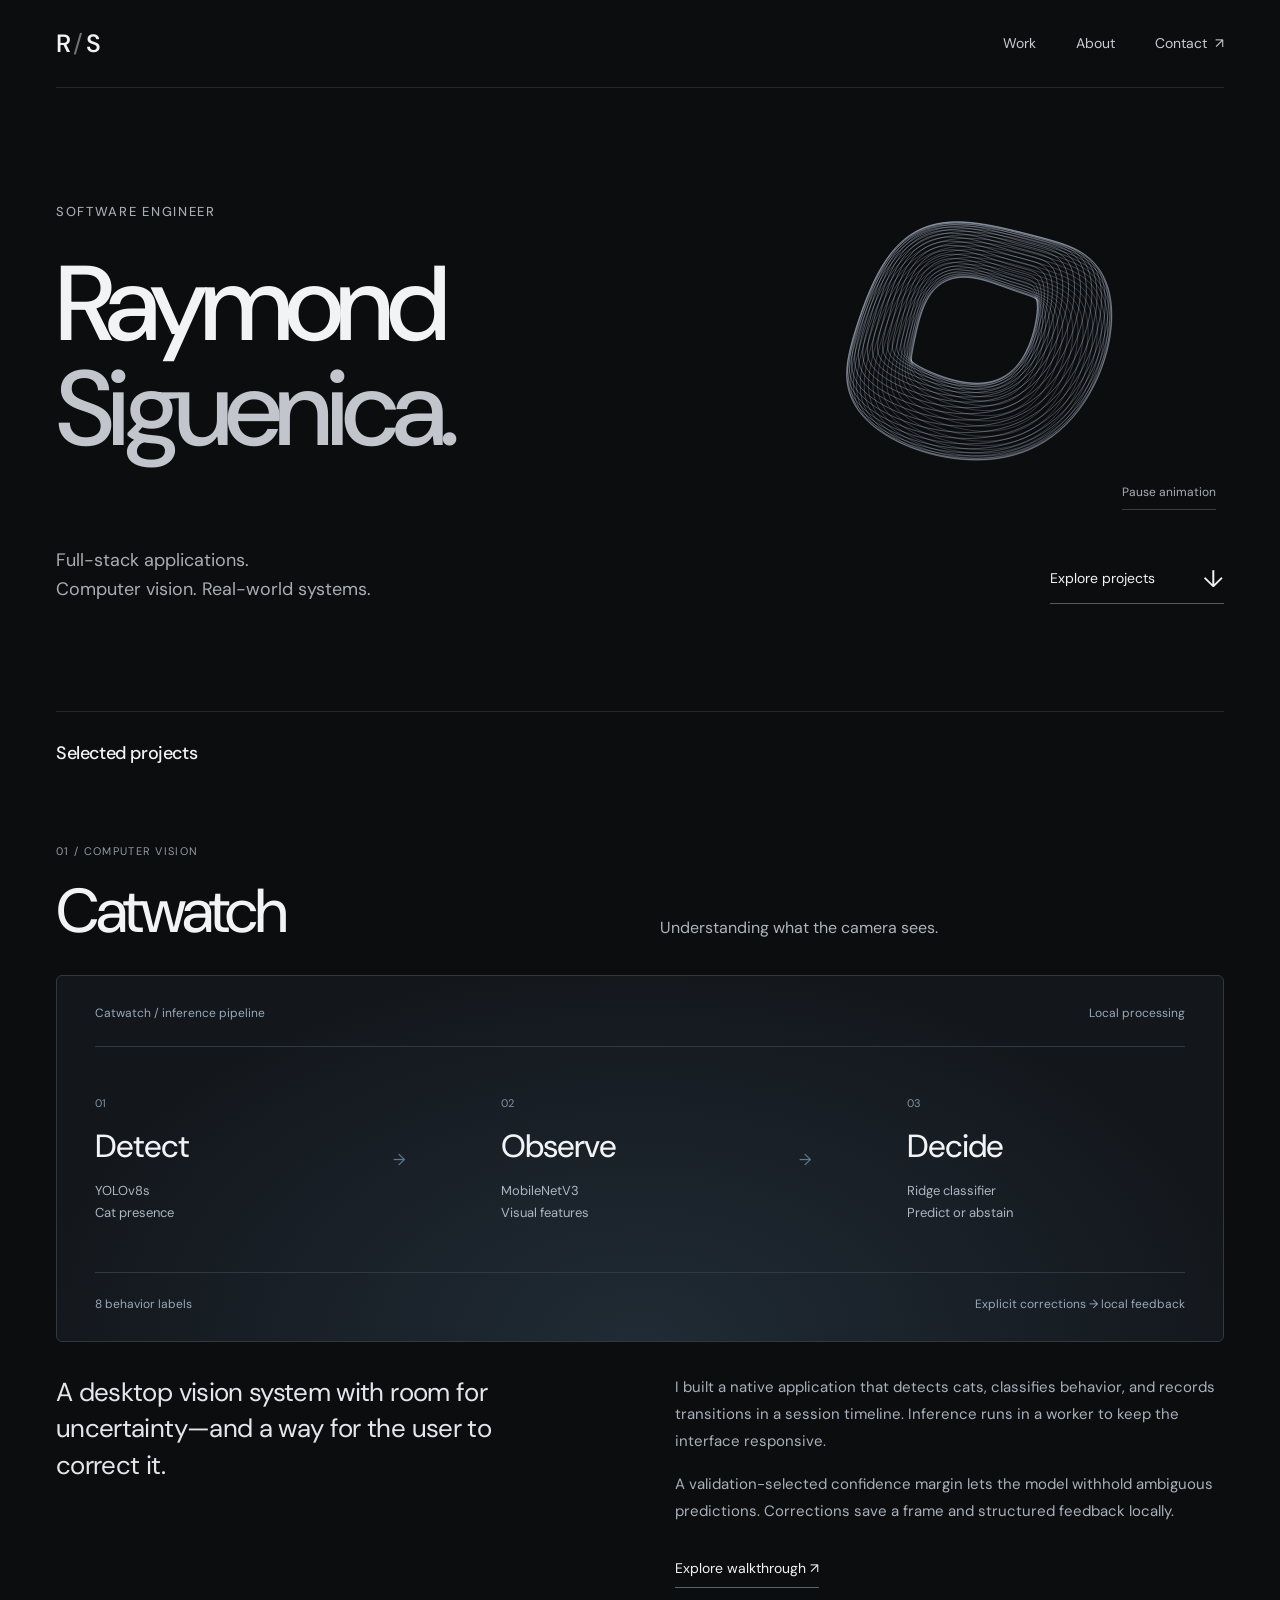
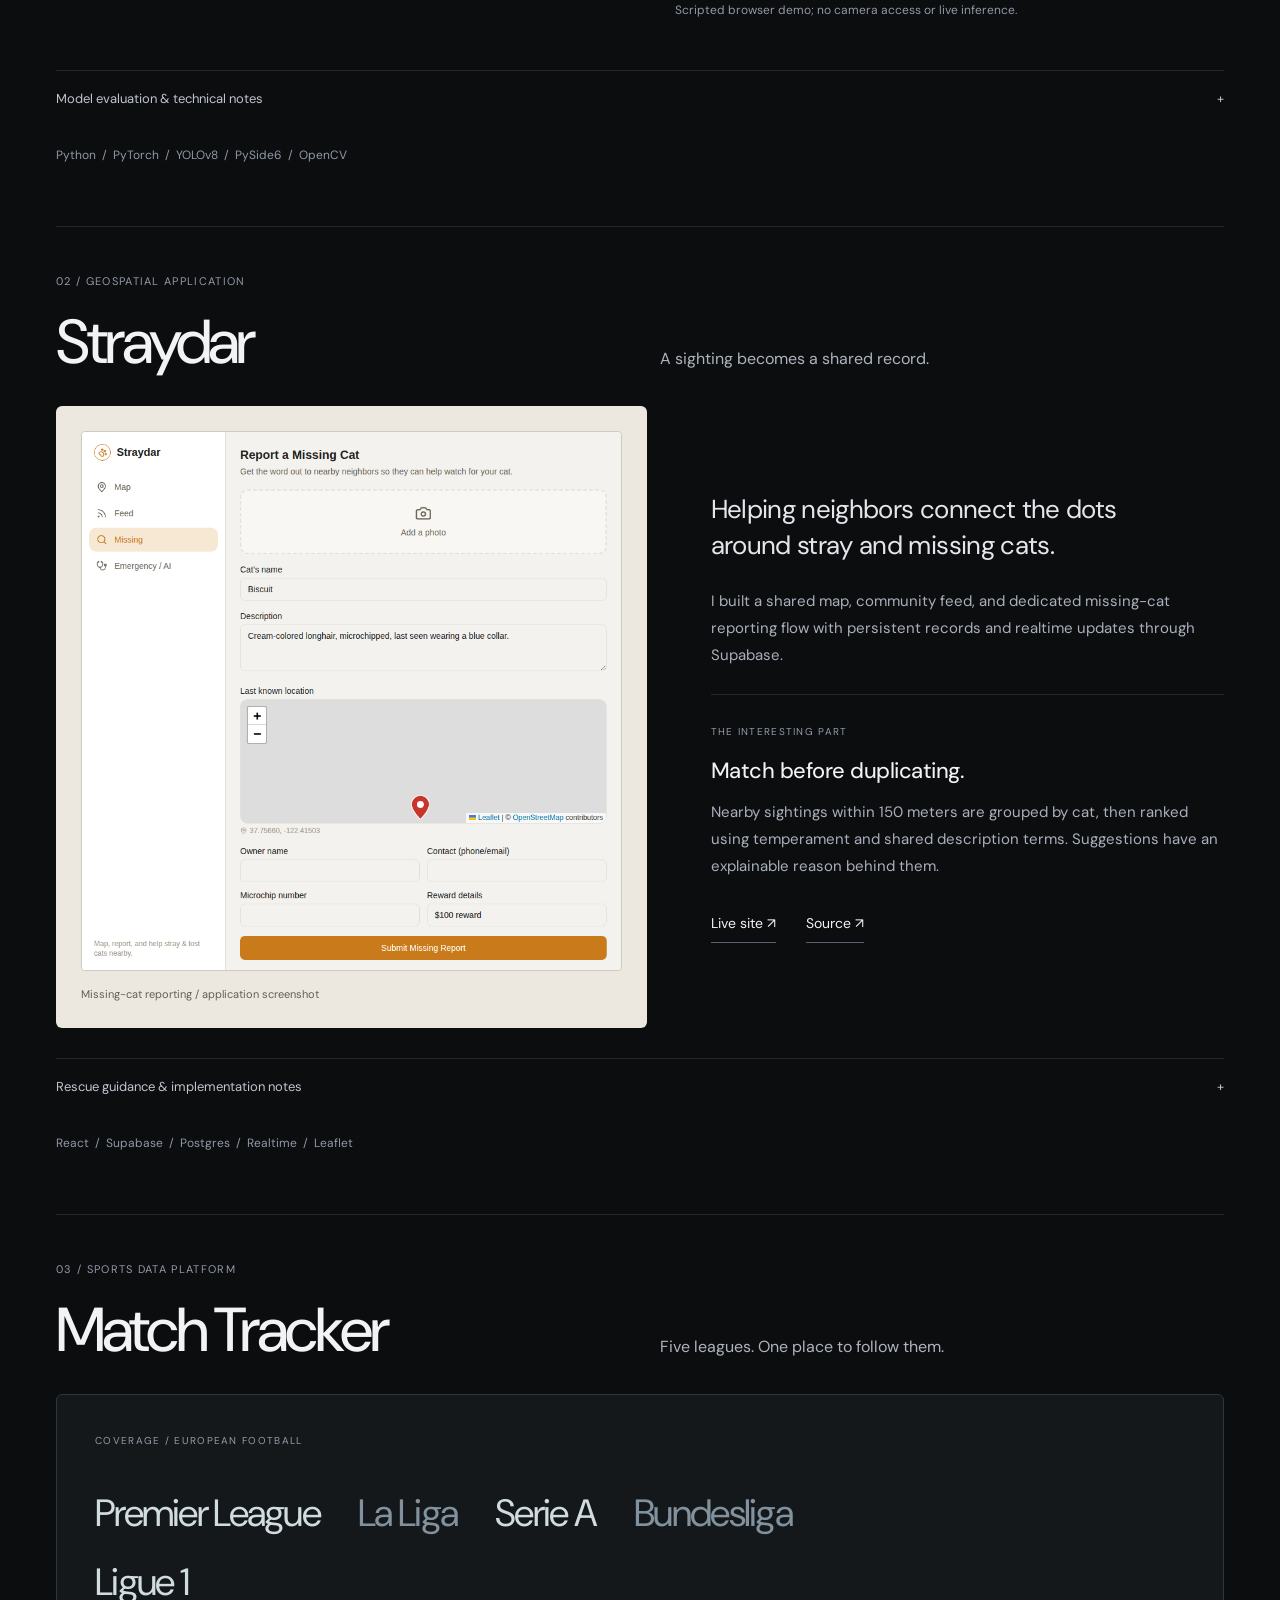
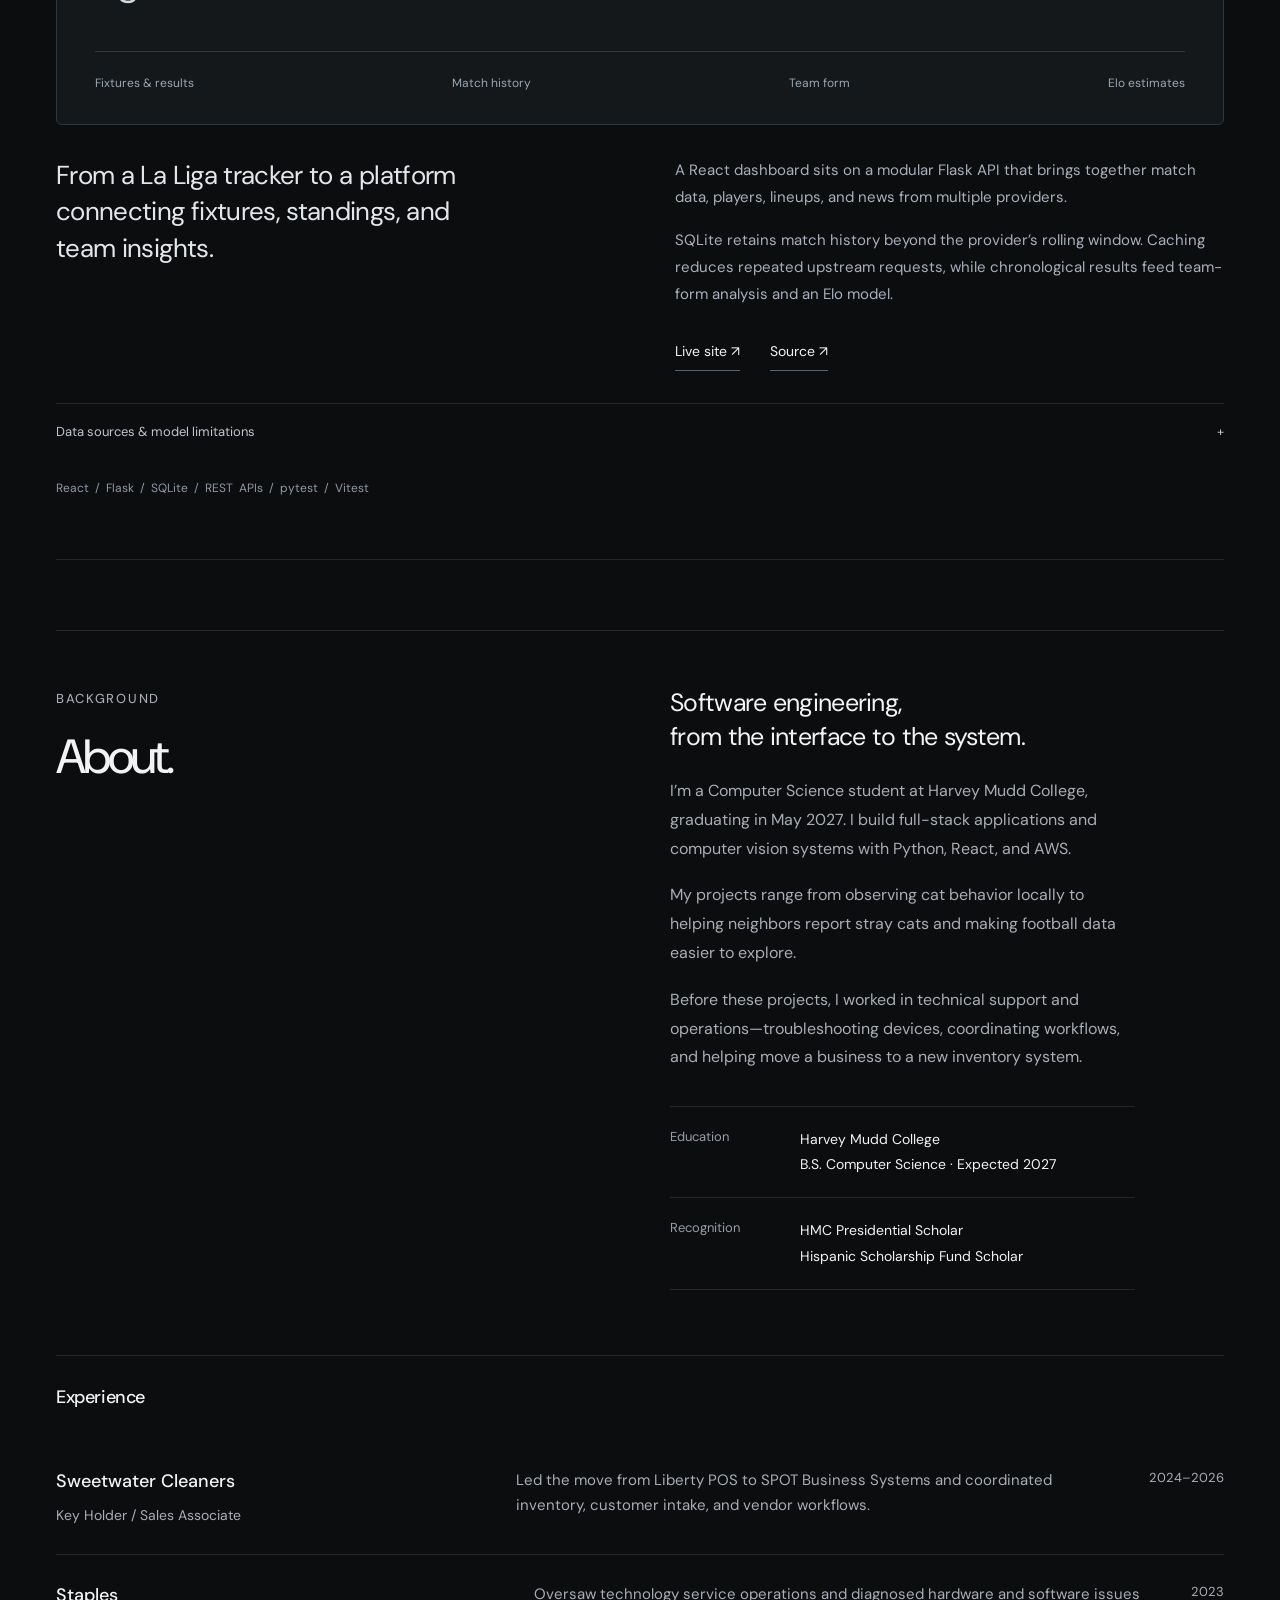
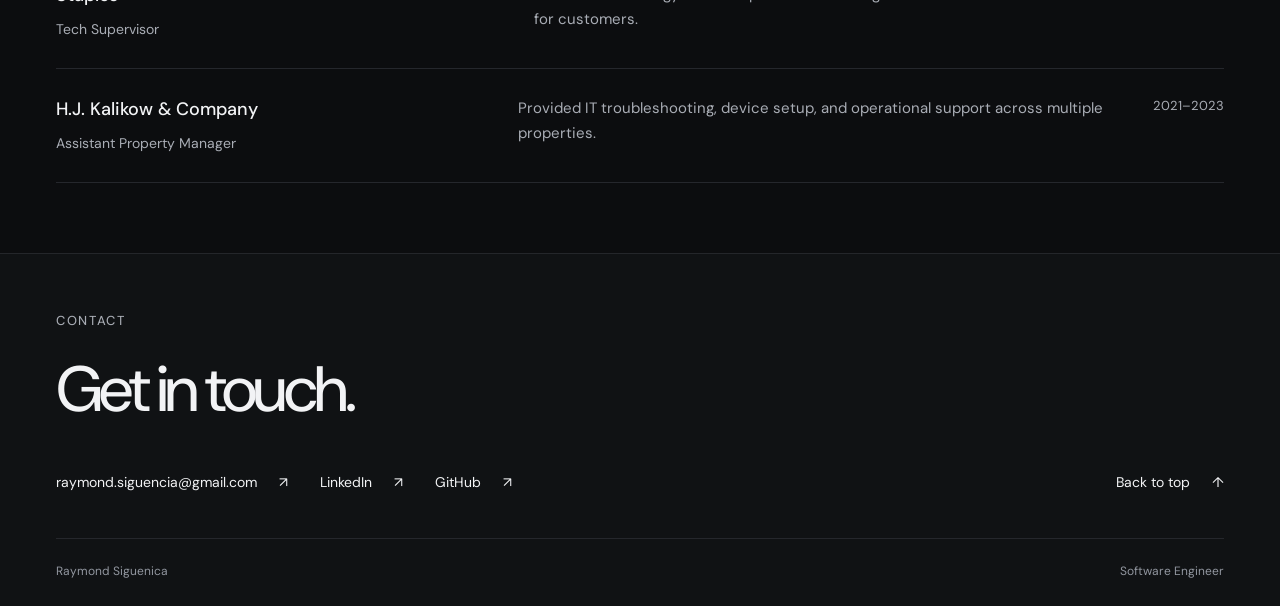
==== index.html @ 360c8b4b "Build software engineering portfolio" ====
<!doctype html>
<html lang="en">
<head>
  <meta charset="utf-8">
  <meta name="viewport" content="width=device-width, initial-scale=1">
  <meta name="description" content="Raymond Siguenica — Software engineer. Explore Catwatch, Straydar, and Match Tracker.">
  <meta name="theme-color" content="#101113">
  <title>Raymond Siguenica — Software Engineer</title>
  <link rel="stylesheet" href="style.css?v=20260923">
  <script src="script.js?v=20260923" defer></script>
</head>
<body>
  <a class="skip" href="#work">Skip to work</a>
  <header class="site-header wrap">
    <a class="wordmark" href="#top" aria-label="Raymond Siguenica, home">R<span class="wordmark-slash">/</span>S</a>
    <nav aria-label="Main navigation"><a href="#work">Work</a><a href="#about">About</a><a href="#contact">Contact <span aria-hidden="true">↗</span></a></nav>
  </header>
  <main id="top">
    <section class="intro wrap" aria-labelledby="intro-title">
      <div class="hero-composition"><div class="intro-heading"><span class="eyebrow">Software engineer</span><h1 id="intro-title">Raymond<br><span>Siguenica.</span></h1></div><div class="motion-visual"><canvas id="flow-canvas" aria-hidden="true"></canvas><button id="motion-toggle" type="button" aria-pressed="false">Pause animation</button></div></div>
      <div class="intro-bottom"><p>Full-stack applications.<br>Computer vision. Real-world systems.</p><a href="#work" class="explore">Explore projects <span aria-hidden="true">↓</span></a></div>
    </section>
    <section id="work" class="work wrap" aria-labelledby="work-title">
      <div class="section-heading"><h2 id="work-title">Selected projects</h2><span>Catwatch / Straydar / Match Tracker</span></div>
      <article class="study" id="catwatch">
        <div class="study-heading"><span class="project-number">01 / COMPUTER VISION</span><h3>Catwatch</h3><p>Understanding what the camera sees.</p></div>
        <div class="vision-stage" aria-label="Catwatch inference architecture"><div class="pipeline-top"><span>Catwatch / inference pipeline</span><span>Local processing</span></div><div class="pipeline"><div><span>01</span><strong>Detect</strong><small>YOLOv8s<br>Cat presence</small></div><i aria-hidden="true">→</i><div><span>02</span><strong>Observe</strong><small>MobileNetV3<br>Visual features</small></div><i aria-hidden="true">→</i><div><span>03</span><strong>Decide</strong><small>Ridge classifier<br>Predict or abstain</small></div></div><div class="pipeline-bottom"><span>8 behavior labels</span><span>Explicit corrections → local feedback</span></div></div>
        <div class="study-body"><p class="study-lead">A desktop vision system with room for uncertainty—and a way for the user to correct it.</p><div><p>I built a native application that detects cats, classifies behavior, and records transitions in a session timeline. Inference runs in a worker to keep the interface responsive.</p><p>A validation-selected confidence margin lets the model withhold ambiguous predictions. Corrections save a frame and structured feedback locally.</p><div class="study-links"><a href="demos/catwatch/index.html">Explore walkthrough ↗</a></div><p class="fine">Scripted browser demo; no camera access or live inference.</p></div></div>
        <details class="engineering"><summary>Model evaluation & technical notes <span aria-hidden="true">+</span></summary><div><p>A frozen MobileNetV3 encoder feeds a class-balanced ridge classifier over pooled visual features. On 543 held-out MEOW-10K clips, it achieved 37.9% accuracy against a 19.0% majority baseline. These dataset results do not establish live-camera accuracy.</p><p>Feedback is saved explicitly and does not automatically retrain the model. A separate earlier CLI pipeline handles rule-based events and optional AWS storage and notifications.</p></div></details>
        <p class="technology">Python / PyTorch / YOLOv8 / PySide6 / OpenCV</p>
      </article>
      <article class="study stray-study" id="straydar">
        <div class="study-heading"><span class="project-number">02 / GEOSPATIAL APPLICATION</span><h3>Straydar</h3><p>A sighting becomes a shared record.</p></div>
        <div class="stray-layout"><figure class="product-shot"><img src="assets/straydar-report.png" alt="Straydar missing-cat reporting interface with location map and report fields" width="900" height="900" loading="lazy"><figcaption>Missing-cat reporting / application screenshot</figcaption></figure><div class="stray-copy"><p class="study-lead">Helping neighbors connect the dots around stray and missing cats.</p><p>I built a shared map, community feed, and dedicated missing-cat reporting flow with persistent records and realtime updates through Supabase.</p><div class="decision"><span>THE INTERESTING PART</span><h4>Match before duplicating.</h4><p>Nearby sightings within 150 meters are grouped by cat, then ranked using temperament and shared description terms. Suggestions have an explainable reason behind them.</p></div><div class="study-links"><a href="https://straydar.vercel.app" target="_blank" rel="noopener noreferrer">Live site ↗</a><a href="https://github.com/rayS2543/straydar" target="_blank" rel="noopener noreferrer">Source ↗</a></div></div></div>
        <details class="engineering"><summary>Rescue guidance & implementation notes <span aria-hidden="true">+</span></summary><div><p>The rescue assistant provides predefined guidance with optional Claude responses. Emergency vet information comes from OpenStreetMap with a fallback list. Matching is deterministic, not machine learning.</p><p>This is a development-stage application; authentication and access policies still need production hardening.</p><img class="assistant-preview" src="assets/straydar-assistant.png" alt="Straydar rescue assistant offering guidance for a skittish cat" width="384" height="688" loading="lazy"></div></details>
        <p class="technology">React / Supabase / Postgres / Realtime / Leaflet</p>
      </article>
      <article class="study" id="match-tracker">
        <div class="study-heading"><span class="project-number">03 / SPORTS DATA PLATFORM</span><h3>Match Tracker</h3><p>Five leagues. One place to follow them.</p></div>
        <div class="league-stage"><span class="stage-label">COVERAGE / EUROPEAN FOOTBALL</span><div class="league-list"><span>Premier League</span><span>La Liga</span><span>Serie A</span><span>Bundesliga</span><span>Ligue 1</span></div><div class="data-route"><span>Fixtures & results</span><span>Match history</span><span>Team form</span><span>Elo estimates</span></div></div>
        <div class="study-body"><p class="study-lead">From a La Liga tracker to a platform connecting fixtures, standings, and team insights.</p><div><p>A React dashboard sits on a modular Flask API that brings together match data, players, lineups, and news from multiple providers.</p><p>SQLite retains match history beyond the provider’s rolling window. Caching reduces repeated upstream requests, while chronological results feed team-form analysis and an Elo model.</p><div class="study-links"><a href="https://sports-analyzer-chi.vercel.app" target="_blank" rel="noopener noreferrer">Live site ↗</a><a href="https://github.com/rayS2543/sports-analyzer" target="_blank" rel="noopener noreferrer">Source ↗</a></div></div></div>
        <details class="engineering"><summary>Data sources & model limitations <span aria-hidden="true">+</span></summary><div><p>Provider clients combine football-data.org, API-Football, FotMob lineups, and Google News RSS. Backend pytest and frontend Vitest suites run in GitHub Actions.</p><p>The Elo model processes the previous 90 days of completed matches, with a fixed home-advantage adjustment. Its estimates are two-way and do not include a separate draw probability; predictive accuracy has not been validated.</p></div></details>
        <p class="technology">React / Flask / SQLite / REST APIs / pytest / Vitest</p>
      </article>
    </section>
    <section id="about" class="about wrap" aria-labelledby="about-title">
      <div class="section-label"><span class="eyebrow">Background</span><h2 id="about-title">About.</h2></div>
      <div class="about-copy"><p class="about-intro">Software engineering,<br>from the interface to the system.</p><p>I’m a Computer Science student at Harvey Mudd College, graduating in May 2027. I build full-stack applications and computer vision systems with Python, React, and AWS.</p><p>My projects range from observing cat behavior locally to helping neighbors report stray cats and making football data easier to explore.</p><p>Before these projects, I worked in technical support and operations—troubleshooting devices, coordinating workflows, and helping move a business to a new inventory system.</p><dl class="background-facts"><div><dt>Education</dt><dd>Harvey Mudd College<br>B.S. Computer Science · Expected 2027</dd></div><div><dt>Recognition</dt><dd>HMC Presidential Scholar<br>Hispanic Scholarship Fund Scholar</dd></div></dl></div>
    </section>
    <section class="experience wrap" aria-labelledby="experience-title"><div class="section-heading"><h2 id="experience-title">Experience</h2><span>Beyond the projects</span></div><div class="experience-row"><div><h3>Sweetwater Cleaners</h3><span>Key Holder / Sales Associate</span></div><p>Led the move from Liberty POS to SPOT Business Systems and coordinated inventory, customer intake, and vendor workflows.</p><span class="experience-date">2024–2026</span></div><div class="experience-row"><div><h3>Staples</h3><span>Tech Supervisor</span></div><p>Oversaw technology service operations and diagnosed hardware and software issues for customers.</p><span class="experience-date">2023</span></div><div class="experience-row"><div><h3>H.J. Kalikow & Company</h3><span>Assistant Property Manager</span></div><p>Provided IT troubleshooting, device setup, and operational support across multiple properties.</p><span class="experience-date">2021–2023</span></div></section>
    <footer id="contact" class="contact"><div class="wrap"><div class="contact-heading"><span class="eyebrow">Contact</span><h2>Get in touch.</h2></div><div class="footer-line"><div class="contact-links"><a href="mailto:raymond.siguencia@gmail.com">raymond.siguencia@gmail.com <span aria-hidden="true">↗</span></a><a href="https://www.linkedin.com/in/raymond-siguencia-442982255/" target="_blank" rel="noopener noreferrer">LinkedIn <span aria-hidden="true">↗</span></a><a href="https://github.com/rayS2543" target="_blank" rel="noopener noreferrer">GitHub <span aria-hidden="true">↗</span></a></div><a href="#top">Back to top <span aria-hidden="true">↑</span></a></div><div class="footer-credit"><span>Raymond Siguenica</span><span>Software Engineer</span></div></div></footer>
  </main>
</body>
</html>
---- style.css ----
@import url('https://fonts.googleapis.com/css2?family=DM+Sans:wght@400;450;500;550;600;650;700&display=swap');
:root{color-scheme:dark;--bg:#101113;--surface:#191b1e;--text:#f2f3f5;--secondary:#a9adb5;--rule:#2c2e33;--font:'DM Sans',Arial,sans-serif}
*{box-sizing:border-box}
html{scroll-behavior:smooth;scroll-padding-top:35px}
body{margin:0;background:var(--bg);color:var(--text);font-family:var(--font);font-size:16px;line-height:1.5;-webkit-font-smoothing:antialiased}
a{color:inherit;text-decoration:none}button{font:inherit;color:inherit}button,a{-webkit-tap-highlight-color:transparent}button:focus-visible,a:focus-visible{outline:2px solid #e0e8ff;outline-offset:7px}::selection{background:#dce2ed;color:#101113}
.wrap{width:min(1240px,calc(100% - 112px));margin-inline:auto}
.site-header{height:104px;display:flex;justify-content:space-between;align-items:center;border-bottom:1px solid var(--rule)}
.wordmark{font-size:25px;font-weight:550;letter-spacing:-1.7px}.wordmark-slash{color:#70747c;font-weight:400;margin-inline:4px}
nav{display:flex;gap:40px;font-size:14px;color:#c8cbd1}nav a{padding-block:8px}nav a:hover{color:#fff}nav a span{margin-left:4px}
.intro{padding-top:78px;padding-bottom:62px}.eyebrow{font-size:13px;letter-spacing:.13em;text-transform:uppercase;color:var(--secondary);font-weight:450}.intro h1{font-size:clamp(76px,10.5vw,152px);font-weight:500;letter-spacing:-.065em;line-height:.98;margin:29px 0 0}.intro h1>span{color:#a9adb5}
.intro-bottom{display:flex;justify-content:space-between;align-items:flex-end;margin-top:48px}.intro-bottom p{font-size:18px;line-height:1.6;color:var(--secondary);margin:0}.explore{display:flex;gap:48px;align-items:center;border-bottom:1px solid #555961;padding-block:12px;font-size:14px}.explore span{font-size:24px;line-height:1;transition:transform .2s}.explore:hover span{transform:translateY(4px)}
.work{padding-top:45px;padding-bottom:100px}.section-heading{border-top:1px solid var(--rule);padding-top:28px;margin-bottom:30px;display:flex;justify-content:space-between;align-items:center;gap:24px}.section-heading h2{font-size:18px;font-weight:500;margin:0;letter-spacing:-.4px}.section-heading>span{font-size:13px;color:var(--secondary)}
.project-grid{display:grid;grid-template-columns:1fr 1fr;gap:40px 30px}.project-catwatch{grid-column:1/-1}.project-open{width:100%;display:block;text-align:left;border:0;background:none;padding:0;cursor:pointer}.project-art{height:322px;position:relative;overflow:hidden;border:1px solid #30343c;background:#1b1e24;display:flex;align-items:center;justify-content:center;transition:border-color .25s,background-color .25s}.catwatch-art{height:390px;background:#202631;border-color:#343d4b}.straydar-art{background:#1e2425;border-color:#303a3b}.match-art{background:#1d1e23;border-color:#34353b}.project-open:hover .project-art{border-color:#777f8d}.project-cover-label{position:absolute;left:28px;top:23px;font-size:13px;color:#afb7c5}.cover-title{letter-spacing:-.06em;font-weight:500;line-height:1;transition:transform .3s}.catwatch-title{font-size:clamp(76px,10vw,136px);color:#e3e8f0}.title-period{color:#8e9db8}.straydar-title{font-size:clamp(62px,6.6vw,94px);font-weight:450;color:#cdd9d8;letter-spacing:-.055em}.match-title{font-size:clamp(42px,4.2vw,62px);letter-spacing:-.045em;font-weight:550;line-height:.99;color:#d6d7df}.cover-detail{position:absolute;left:28px;bottom:25px;font-size:12px;color:#a2aab7}.open-icon{position:absolute;bottom:22px;right:26px;font-size:23px;color:#c5cbd7;line-height:1;transition:transform .2s}.project-open:hover .open-icon{transform:translate(3px,-3px)}.project-open:hover .cover-title{transform:translateY(-3px)}.project-caption{display:flex;justify-content:space-between;align-items:center;gap:20px;margin-top:18px}.project-caption h3{font-size:20px;font-weight:450;letter-spacing:-.45px;margin:0}.project-caption>span{font-size:13px;color:var(--secondary)}.project-caption>span>span{margin-left:9px}.work-note{color:#8e939d;font-size:13px;margin:34px 0 0}
.about{display:grid;grid-template-columns:1fr 1fr;gap:60px;border-top:1px solid var(--rule);padding-block:70px 96px}.section-label h2{font-size:64px;font-weight:450;letter-spacing:-3px;line-height:1.05;margin:22px 0 0}.about-copy{padding-top:37px;max-width:465px}.about-copy .about-intro{font-size:29px;line-height:1.35;letter-spacing:-.7px;color:var(--text);margin:0 0 23px}.about-copy p{line-height:1.8;color:var(--secondary);margin:18px 0}.about-copy .content-pending{font-size:13px;color:#8e939d;border-top:1px solid var(--rule);padding-top:23px;margin-top:30px}
.contact{background:#161719;border-top:1px solid #24262a;padding-block:54px 26px}.contact-heading h2{font-size:clamp(48px,6.3vw,88px);line-height:1.1;letter-spacing:-.055em;font-weight:450;margin:23px 0 47px}.footer-line{display:flex;justify-content:space-between;align-items:center;gap:24px;font-size:14px;padding-bottom:45px;color:var(--secondary)}.footer-line a{color:var(--text)}.footer-line a span{margin-left:18px}.footer-credit{border-top:1px solid var(--rule);padding-top:23px;display:flex;justify-content:space-between;gap:20px;font-size:12px;color:#9297a0}
.skip{position:absolute;top:-100px;left:15px;z-index:20;background:var(--text);color:var(--bg);padding:12px}.skip:focus{top:12px}
dialog{color:var(--text);background:#1a1c20;border:1px solid #41454d;width:min(680px,calc(100% - 32px));max-height:85dvh;padding:32px 40px;box-shadow:0 24px 100px #0008}dialog::backdrop{background:#08090bce;backdrop-filter:blur(8px)}.dialog-top{display:flex;justify-content:space-between;align-items:center;gap:20px}.dialog-top button{border:0;background:none;cursor:pointer;padding:8px 0 8px 15px;font-size:14px}.dialog-top button span{font-size:24px;margin-left:15px}dialog h2{font-size:54px;font-weight:500;letter-spacing:-2px;line-height:1.1;margin:35px 0 20px}dialog p{line-height:1.75;color:var(--secondary)}.dialog-note{font-size:14px;border-top:1px solid var(--rule);padding-top:20px;margin-top:26px;color:#d0d3d9}body.modal-open{overflow:hidden}
@media(min-width:1450px){.intro{padding-top:96px;padding-bottom:70px}}
@media(max-width:900px){.wrap{width:calc(100% - 64px)}.intro h1{font-size:clamp(70px,11.6vw,106px)}.intro{padding-top:62px}.catwatch-art{height:340px}.project-art:not(.catwatch-art){height:285px}.cover-detail{font-size:12px;max-width:175px;left:22px;bottom:22px}.project-cover-label{left:22px}.straydar-title{font-size:60px}.match-title{font-size:44px}.about{gap:35px}.about-copy .about-intro{font-size:25px}.section-label h2{font-size:57px}}
@media(max-width:600px){.wrap{width:calc(100% - 40px)}.site-header{height:84px}.wordmark{font-size:24px}nav{gap:25px;font-size:14px}.intro{padding-top:54px;padding-bottom:32px}.intro h1{font-size:clamp(58px,13vw,78px);letter-spacing:-.065em;margin-top:27px}.eyebrow{font-size:12px}.intro-bottom{margin-top:36px;gap:20px}.intro-bottom p{font-size:16px}.explore{font-size:14px;gap:18px}.explore span{font-size:20px}.work{padding-top:40px;padding-bottom:62px}.section-heading{padding-top:22px;margin-bottom:25px;align-items:flex-start}.section-heading h2{font-size:17px}.section-heading>span{display:none}.project-grid{grid-template-columns:1fr;gap:32px}.project-catwatch{grid-column:auto}.catwatch-art,.project-art:not(.catwatch-art){height:270px}.catwatch-title{font-size:70px}.straydar-title{font-size:72px}.match-title{font-size:50px}.project-cover-label{top:20px;font-size:12px}.cover-detail{max-width:none;font-size:12px}.open-icon{right:20px;font-size:22px}.project-caption{margin-top:14px}.project-caption h3{font-size:19px}.project-caption>span{font-size:13px}.work-note{font-size:13px;line-height:1.7;margin-top:28px}.about{grid-template-columns:1fr;gap:8px;padding-block:42px 60px}.section-label h2{font-size:48px;letter-spacing:-2px;margin-top:18px}.about-copy{padding-top:21px}.about-copy .about-intro{font-size:25px}.contact{padding-top:40px}.contact-heading h2{font-size:51px;margin:22px 0 32px}.footer-line{font-size:14px;align-items:flex-end;gap:18px;padding-bottom:34px}.footer-line>span{max-width:170px}.footer-line a{white-space:nowrap}.footer-line a span{margin-left:7px}.footer-credit{font-size:12px;gap:15px}dialog{padding:20px 24px}dialog h2{font-size:42px}}
@media(max-width:370px){.intro-bottom{align-items:flex-start;flex-direction:column;gap:20px}.catwatch-title{font-size:58px}.cover-detail{max-width:190px}.footer-credit{flex-direction:column;gap:5px}}
@media(prefers-reduced-motion:reduce){html{scroll-behavior:auto}*,*:before,*:after{transition:none!important;animation:none!important}}
/* A single, restrained kinetic element anchors the introduction. */
:root{--bg:#0c0d0f;--rule:#25272c}
.site-header{height:88px}.intro{padding-top:62px}.hero-composition{display:grid;grid-template-columns:1.25fr 1fr;align-items:center;gap:24px}.intro h1{font-size:clamp(70px,8.3vw,116px);letter-spacing:-.065em}.intro h1>span{color:#c2c5cc}.motion-visual{height:360px;position:relative;min-width:0}.motion-visual canvas{display:block;width:100%;height:100%}#motion-toggle{position:absolute;right:8px;bottom:0;border:0;border-bottom:1px solid #393d45;background:none;color:#a9adb5;padding:8px 0;font-size:12px;cursor:pointer}#motion-toggle:hover{color:#fff}.intro-bottom{margin-top:36px}.project-art{background:#15171b;border-color:#292d33;border-radius:4px}.catwatch-art{background:#171b22;height:340px}.straydar-art{background:#151a1c}.match-art{background:#191a1f}.cover-title{font-weight:450;letter-spacing:-.055em}.match-title{font-size:clamp(50px,5.5vw,78px);font-weight:450;line-height:.98}.catwatch-title{font-size:clamp(74px,8.5vw,112px)}.project-open:hover .project-art{border-color:#697381;background-color:#1c2028}.project-cover-label{color:#b3b9c4}.project-caption>span{font-size:14px}.section-heading>span{display:none}.project-caption{margin-top:15px}
@media(max-width:900px){.hero-composition{grid-template-columns:1.3fr 1fr;gap:0}.intro h1{font-size:clamp(56px,8.6vw,78px)}.motion-visual{height:285px}.intro{padding-top:48px}}
@media(max-width:600px){.hero-composition{grid-template-columns:1fr}.intro h1{font-size:clamp(58px,14vw,82px)}.motion-visual{height:255px;margin-top:16px}.intro{padding-top:40px}.intro-bottom{margin-top:20px}.catwatch-art{height:270px}.catwatch-title{font-size:70px}.match-title{font-size:64px}#motion-toggle{font-size:12px;bottom:0}.work{padding-top:30px}.project-art{border-radius:3px}}
@media(max-width:370px){.catwatch-title{font-size:58px}}
.project-summary{font-size:16px;line-height:1.65;color:#b4b9c2;max-width:580px;margin:12px 0 8px}.project-stack{font-size:12px;letter-spacing:.015em;color:#8d95a3;margin:0}.background-facts{margin:34px 0 0;border-top:1px solid var(--rule)}.background-facts>div{padding:20px 0;display:grid;grid-template-columns:110px 1fr;gap:20px;border-bottom:1px solid var(--rule)}.background-facts dt{font-size:13px;color:#979eaa}.background-facts dd{font-size:14px;margin:0;line-height:1.8}.experience{padding-bottom:95px}.experience-row{display:grid;grid-template-columns:1fr 1.4fr auto;gap:35px;padding:27px 0;border-bottom:1px solid var(--rule)}.experience-row h3{font-weight:500;font-size:18px;margin:0 0 8px}.experience-row>div>span{font-size:14px;color:var(--secondary)}.experience-row p{font-size:15px;color:var(--secondary);margin:0;line-height:1.7}.experience-date{font-size:13px;color:var(--secondary);white-space:nowrap}.contact-links{display:flex;gap:32px;flex-wrap:wrap}.contact-links a:hover{color:white;text-decoration:underline;text-underline-offset:5px}dialog{width:min(850px,calc(100% - 32px));padding:28px 48px 44px;overscroll-behavior:contain}.dialog-top{position:sticky;top:-28px;background:#1a1c20;padding:12px 0;z-index:1;border-bottom:1px solid var(--rule)}.case-discipline{font-size:12px;text-transform:uppercase;letter-spacing:.09em;margin-top:30px}dialog h2{margin-top:18px}.case-summary{font-size:23px;line-height:1.5!important;color:#e2e5eb!important;letter-spacing:-.4px}.case-stack{font-size:13px;padding:20px 0 26px;border-bottom:1px solid var(--rule)}.case-body h3{font-size:20px;font-weight:500;margin:32px 0 12px}.case-body p{font-size:16px}.case-metrics{display:grid;grid-template-columns:1fr 1fr 1.5fr;gap:20px;margin:26px 0}.case-metrics strong{display:block;font-size:32px;font-weight:450;letter-spacing:-1px}.case-metrics span{display:block;font-size:12px;color:var(--secondary);margin-top:5px}.case-body .case-limit{font-size:14px;border-left:2px solid #68758a;padding-left:17px;margin-top:26px}.case-action{display:inline-flex;gap:24px;background:#dce3ee;color:#151923;padding:13px 18px;font-size:14px;margin-top:15px}.case-caption,.case-figure figcaption{font-size:12px!important;color:var(--secondary)}.case-figure{margin:28px 0}.case-figure img{width:100%;height:auto;display:block;border-radius:4px}.case-figure figcaption{margin-top:12px}.case-details{border-block:1px solid var(--rule);padding:16px 0}.case-details summary{cursor:pointer;font-size:14px}.assistant-image{display:block;width:min(100%,384px);height:auto;margin:20px auto}.case-flow{padding:0;list-style:none;counter-reset:flow}.case-flow li{display:grid;grid-template-columns:90px 1fr;gap:20px;padding:18px 0;border-bottom:1px solid var(--rule)}.case-flow strong{font-size:14px;font-weight:500}.case-flow span{font-size:15px;color:var(--secondary);line-height:1.7}
@media(max-width:600px){.experience{padding-bottom:60px}.experience-row{grid-template-columns:1fr auto;gap:14px}.experience-row p{grid-column:1/-1;grid-row:2}.experience-date{grid-column:2;grid-row:1}.contact-links{flex-direction:column;gap:14px;font-size:13px}.footer-line{align-items:flex-start}.footer-line>a{font-size:13px}.project-summary{font-size:15px}.background-facts>div{grid-template-columns:85px 1fr;gap:14px}dialog{padding:18px 24px 30px}.dialog-top{top:-18px}.case-summary{font-size:20px}.case-metrics{grid-template-columns:1fr 1fr}.case-metrics>div:last-child{grid-column:1/-1}.case-flow li{grid-template-columns:70px 1fr;gap:12px}}
@media(max-width:600px){.footer-line{flex-direction:column;gap:26px}.contact-links{max-width:100%;overflow-wrap:anywhere}}
.case-links{display:flex;align-items:center;gap:26px;flex-wrap:wrap}.case-links:empty{display:none}.case-links .case-action{margin:0}.source-link{font-size:14px;border-bottom:1px solid #68758a;padding-block:9px}.source-link:hover{color:white;border-color:white}
/* Project studies: readable on the page, with distinct visual compositions. */
.work{padding-bottom:40px}.study{padding:46px 0 62px;border-bottom:1px solid var(--rule);scroll-margin-top:30px}.study-heading{display:grid;grid-template-columns:1fr 1fr;align-items:end;gap:10px 40px;margin-bottom:30px}.project-number{grid-column:1/-1;font-size:11px;letter-spacing:.12em;color:#929aa8}.study-heading h3{font-size:clamp(38px,5vw,62px);line-height:1.1;font-weight:450;letter-spacing:-.05em;margin:8px 0 0}.study-heading>p{color:#aeb4bd;font-size:16px;margin:0 0 5px}.vision-stage{background:radial-gradient(ellipse at 50% 100%,#202b35,transparent 75%),#13171c;padding:28px 38px;border:1px solid #313840;border-radius:6px}.pipeline-top,.pipeline-bottom{display:flex;justify-content:space-between;gap:20px;font-size:12px;color:#9aa8b8}.pipeline-top{padding-bottom:24px;border-bottom:1px solid #303941}.pipeline{display:flex;align-items:center;justify-content:space-around;gap:20px;padding:48px 0}.pipeline>div{display:flex;flex-direction:column;gap:10px;flex:1}.pipeline>div>span{font-size:11px;color:#8193a5}.pipeline strong{font-size:32px;font-weight:450;letter-spacing:-1px}.pipeline small{font-size:13px;color:#adb6c1;line-height:1.7}.pipeline i{font-style:normal;color:#5e788d;margin-right:7%}.pipeline-bottom{border-top:1px solid #303941;padding-top:22px}.study-body{display:grid;grid-template-columns:1fr 1fr;gap:70px;margin:32px 0}.study-lead{font-size:26px;line-height:1.4;letter-spacing:-.65px;color:#e3e6eb;margin:0;max-width:440px}.study-body>div>p,.stray-copy>p:not(.study-lead),.decision p{color:#a9b0bc;font-size:15px;line-height:1.8;margin:0 0 16px}.study-links{display:flex;gap:30px;flex-wrap:wrap;margin-top:25px}.study-links a{font-size:14px;border-bottom:1px solid #586372;padding:8px 0;transition:color .2s,border-color .2s}.study-links a:hover{color:#b9d7ee;border-color:#b9d7ee}.study-body>div>.fine{font-size:12px;color:#8f99a7;margin-top:12px}.technology{color:#8f99a7;font-size:12px;word-spacing:3px;margin:20px 0 0}.engineering{border-top:1px solid var(--rule);margin-top:30px}.engineering summary{list-style:none;display:flex;justify-content:space-between;gap:20px;padding:18px 0;cursor:pointer;color:#bec5cf;font-size:13px}.engineering summary::-webkit-details-marker{display:none}.engineering summary:focus-visible{outline:2px solid #e0e8ff;outline-offset:4px}.engineering[open] summary>span{transform:rotate(45deg)}.engineering>div{max-width:720px;padding-bottom:12px;color:#a9b0bc;font-size:14px;line-height:1.8}.stray-layout{display:grid;grid-template-columns:1.15fr 1fr;gap:64px;align-items:center}.product-shot{margin:0;padding:25px;background:#ece8df;border-radius:6px;overflow:hidden}.product-shot img{width:100%;height:auto;display:block;border:1px solid #d1cbbf;border-radius:4px}.product-shot figcaption{font-size:11px;color:#605f5b;margin-top:15px}.stray-copy .study-lead{margin-bottom:24px}.decision{border-top:1px solid var(--rule);padding-top:23px;margin-top:25px}.decision>span,.stage-label{font-size:10px;letter-spacing:.13em;color:#929da9}.decision h4{font-weight:450;font-size:22px;letter-spacing:-.5px;margin:12px 0}.assistant-preview{width:240px;max-width:100%;height:auto}.league-stage{padding:32px 38px;background:#14181b;border:1px solid #2d363d;border-radius:6px}.league-list{display:flex;flex-wrap:wrap;gap:12px 38px;margin:34px 0 40px;max-width:820px}.league-list span{font-size:clamp(24px,3vw,38px);letter-spacing:-.045em;color:#d1dce1}.league-list span:nth-child(even){color:#81929e}.data-route{display:flex;justify-content:space-between;gap:20px;border-top:1px solid #303941;padding-top:22px;color:#99a7b3;font-size:12px}.about{margin-top:30px;padding-block:55px 65px}.about-copy{padding-top:0}.section-label h2{font-size:48px}.about-copy .about-intro{font-size:25px}.experience{padding-bottom:70px}.experience-row{gap:28px}.contact{background:#101214}.contact-heading h2{font-size:64px}
@media(max-width:850px){.study-body{gap:35px}.stray-layout{gap:30px}.study-lead{font-size:23px}.pipeline{gap:14px}.pipeline i{margin-right:2%}.pipeline strong{font-size:27px}.stray-layout{align-items:start}.product-shot{padding:15px}.stray-copy .study-lead{font-size:22px}}
@media(max-width:600px){.study{padding:30px 0 40px}.study-heading{grid-template-columns:1fr;gap:10px;margin-bottom:24px}.study-heading h3{font-size:42px}.study-heading>p{font-size:14px}.vision-stage,.league-stage{padding:20px}.pipeline{padding:30px 0;gap:10px}.pipeline strong{font-size:21px;letter-spacing:-.6px}.pipeline small{font-size:11px}.pipeline i{font-size:13px;margin:0}.pipeline-top,.pipeline-bottom{font-size:10px;gap:15px}.pipeline-top>span:last-child{max-width:60px;text-align:right}.pipeline-bottom>span:last-child{text-align:right;max-width:145px}.study-body,.stray-layout{grid-template-columns:1fr;gap:25px}.study-body{margin:25px 0}.study-lead{font-size:24px}.stray-copy .study-lead{font-size:24px}.data-route{display:grid;grid-template-columns:1fr 1fr;gap:15px;font-size:11px}.league-list{gap:12px 24px;margin:25px 0 28px}.league-list span{font-size:29px}.technology{font-size:11px;line-height:1.8}.about{padding-top:35px}.contact-heading h2{font-size:48px}.experience-row h3{font-size:16px}}
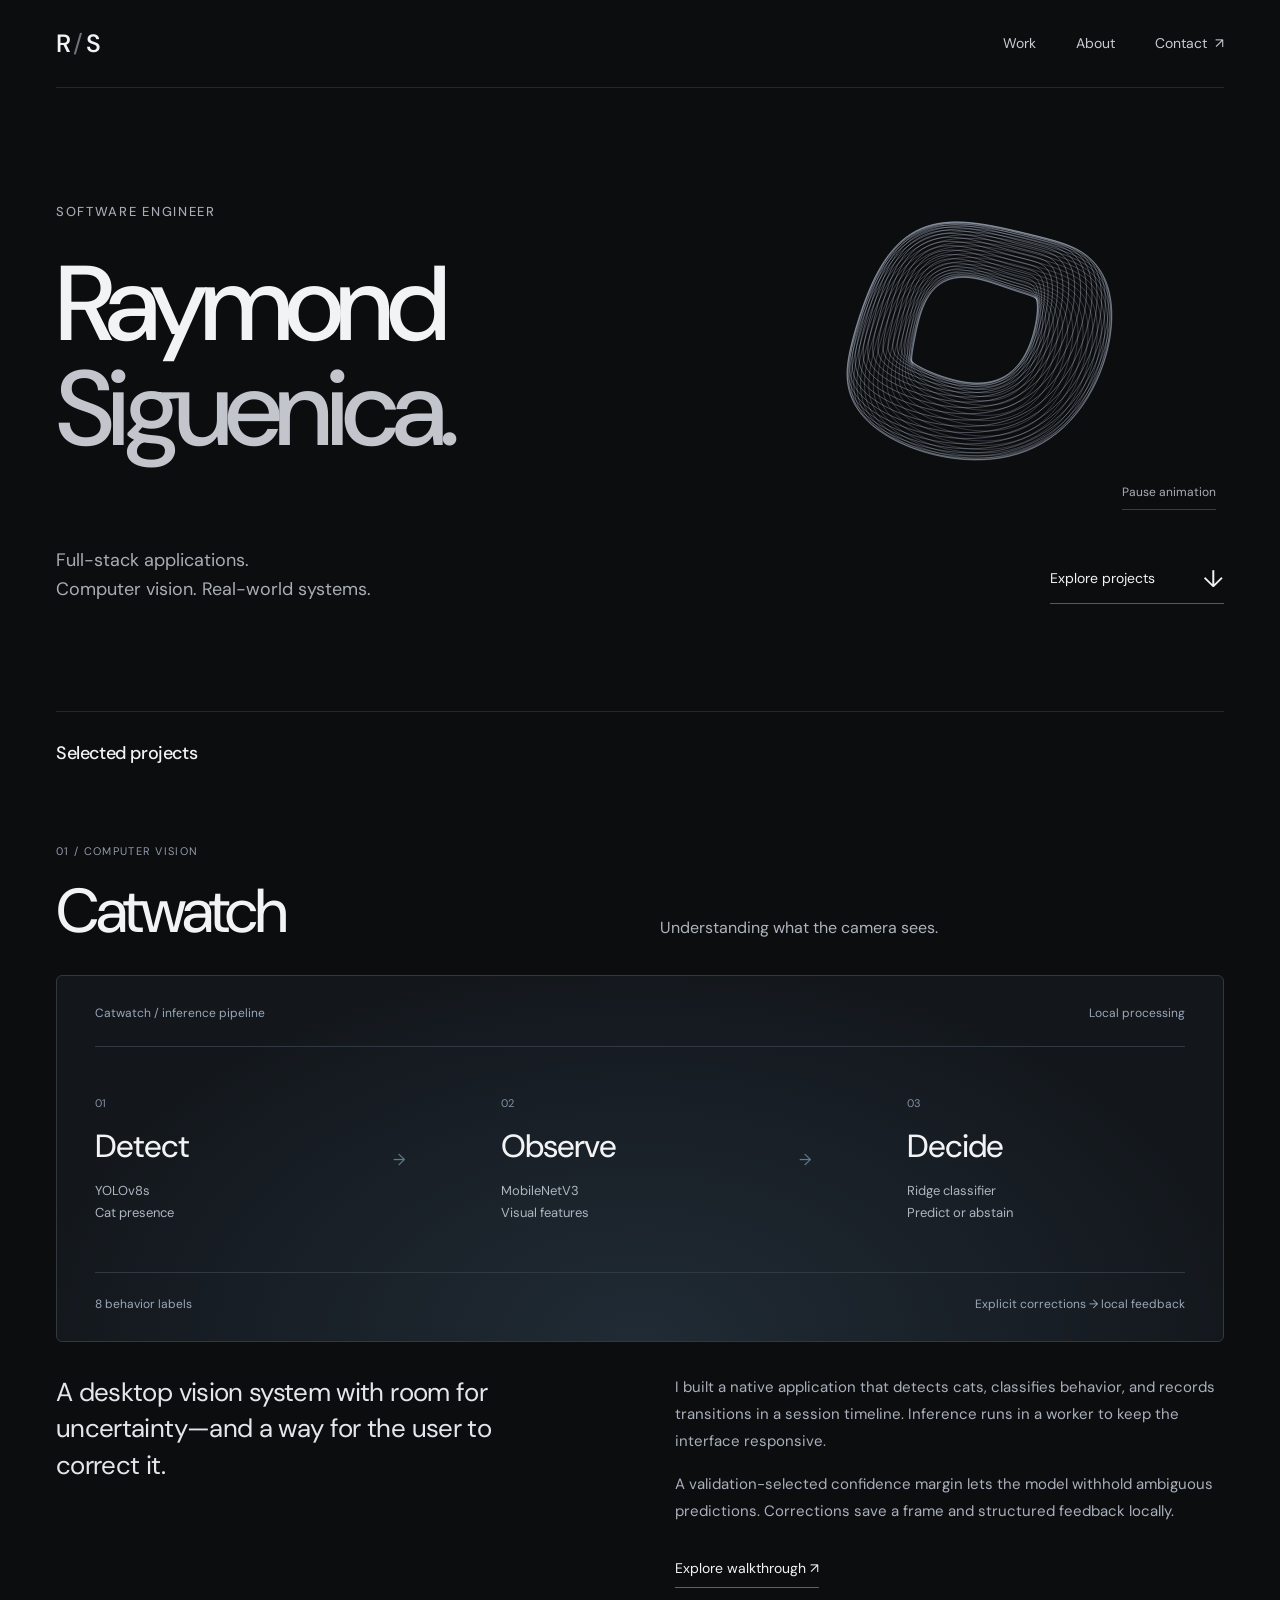
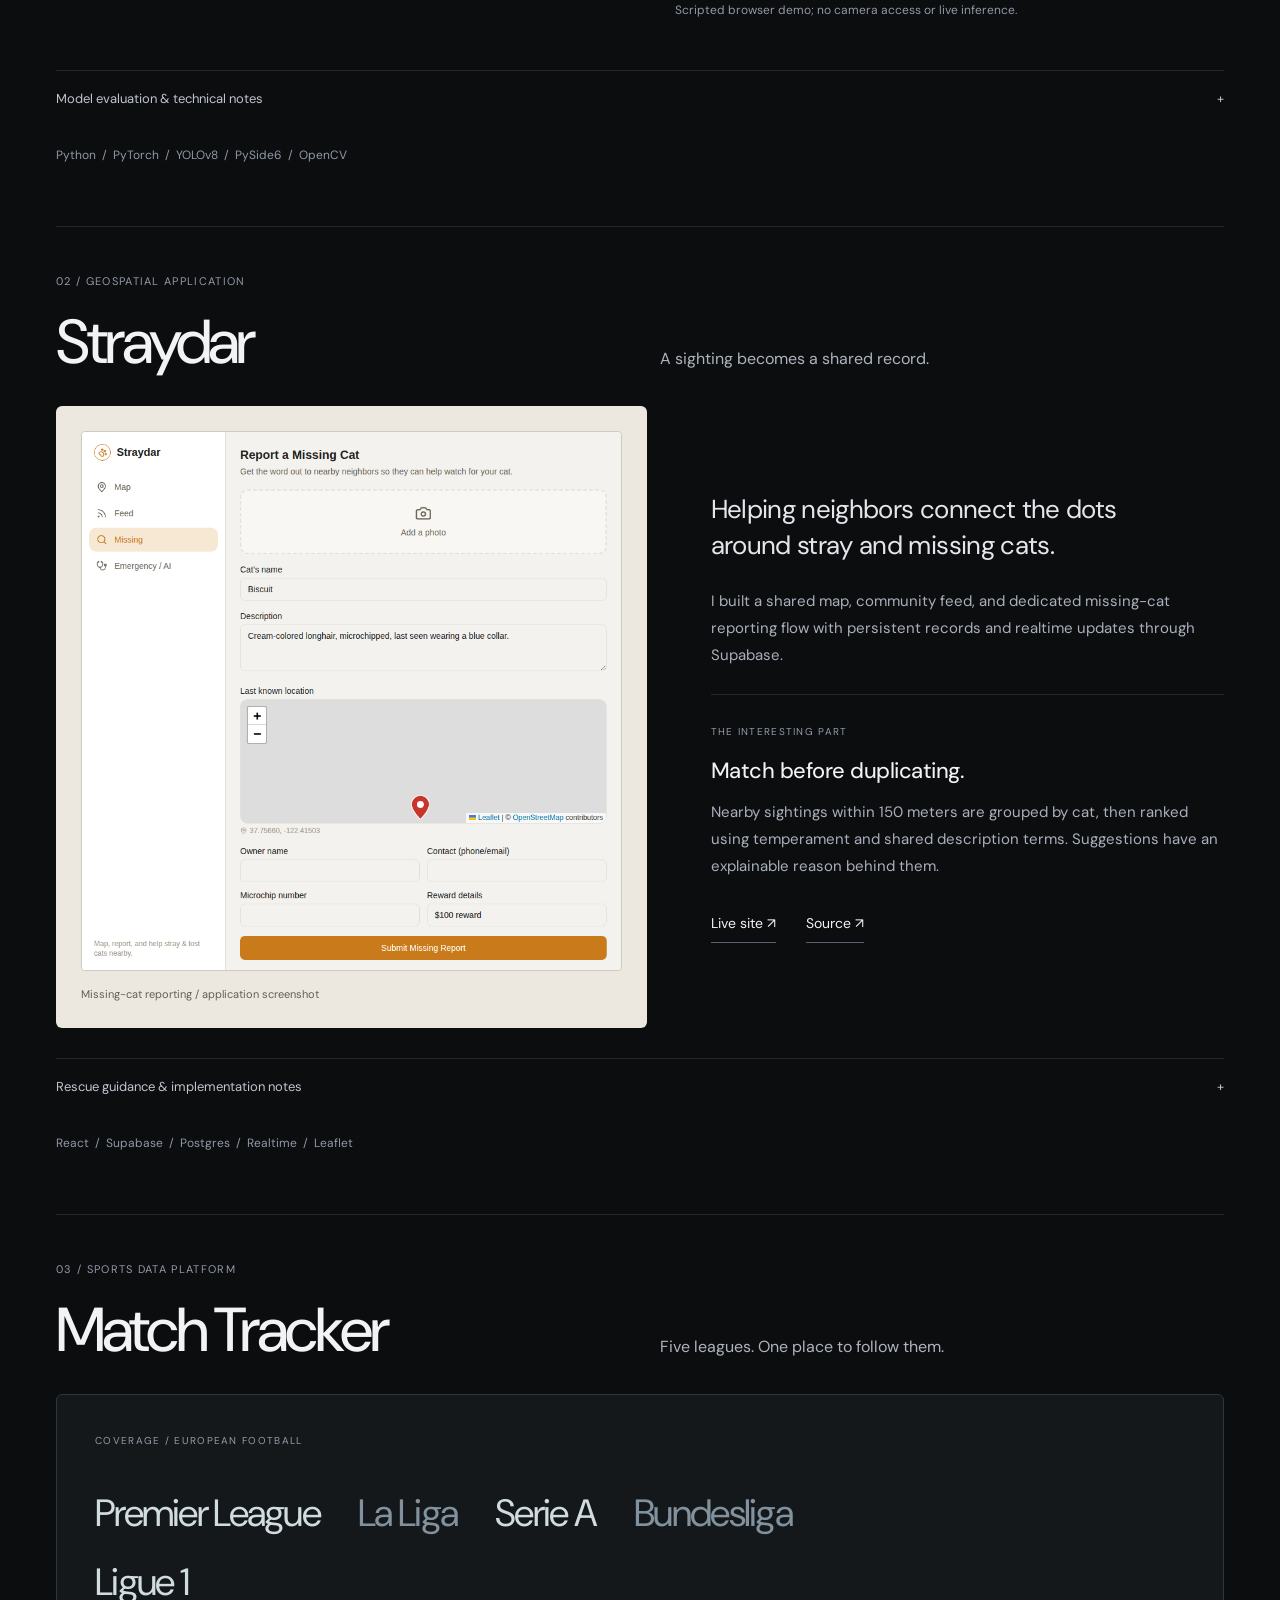
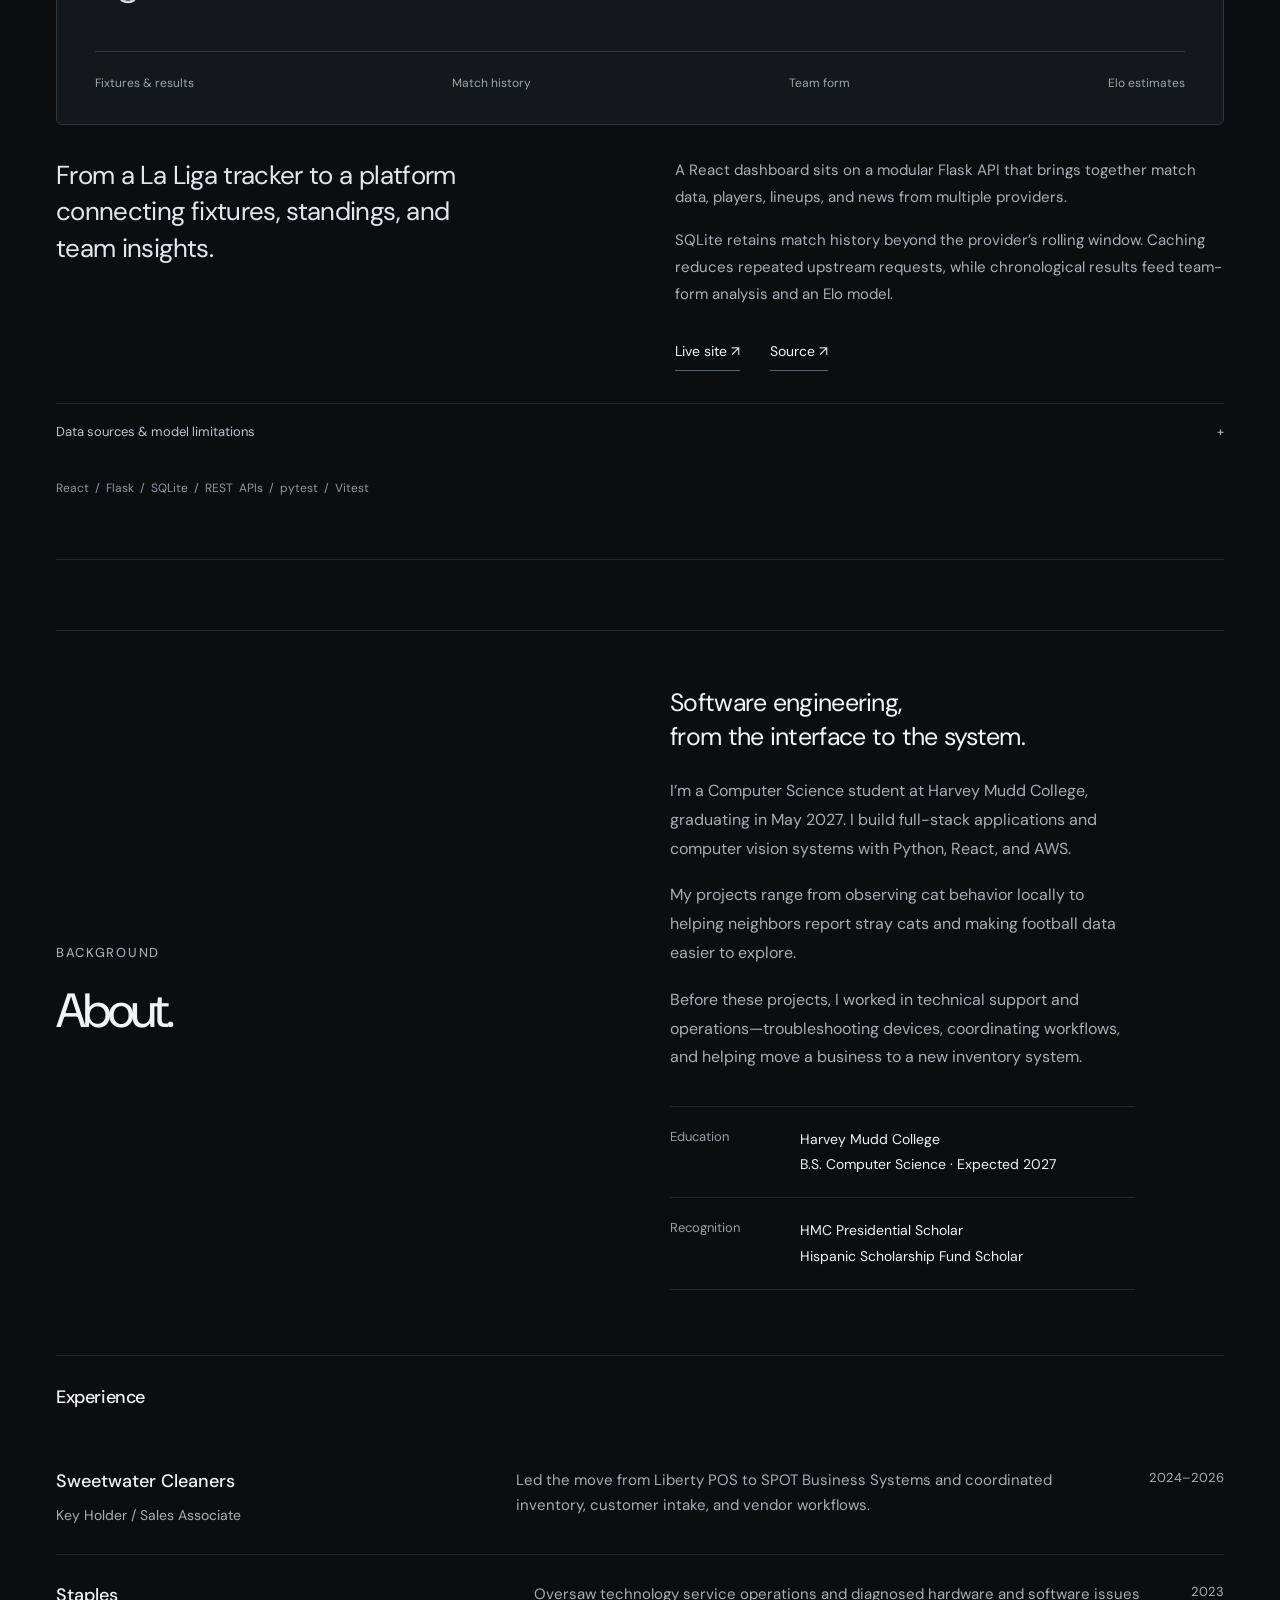
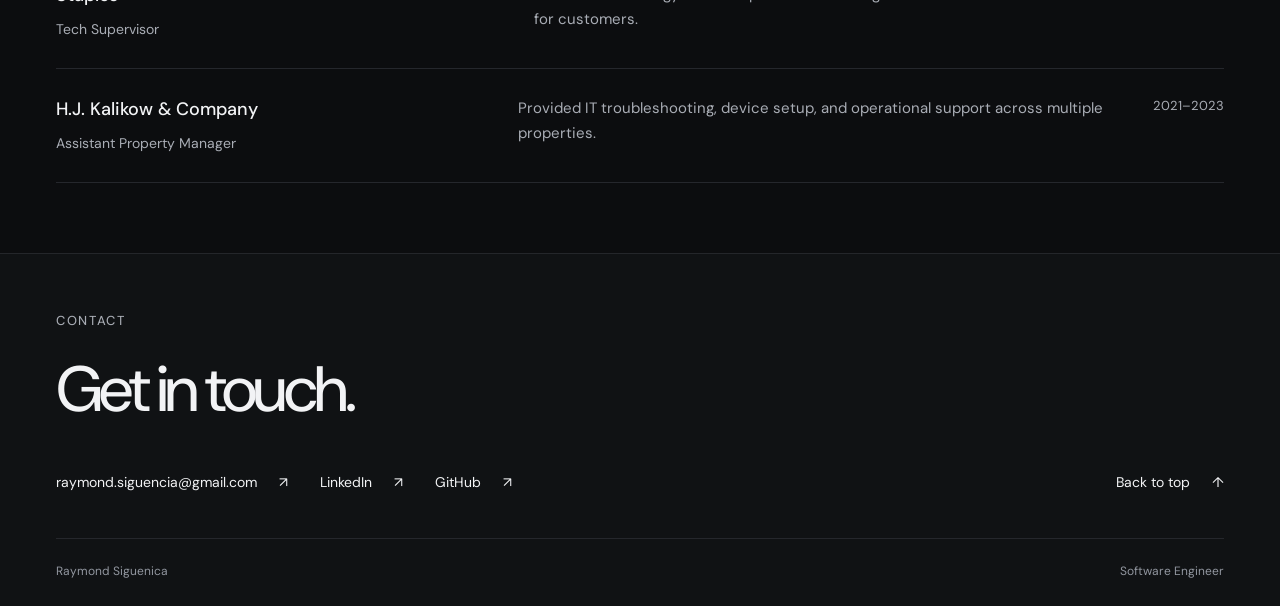
==== commit ab5310c6: "Add favicon, social preview, and scroll-reveal polish Sharing the link had no favicon or Open Graph/" ====
--- a/index.html
+++ b/index.html
@@ -6,8 +6,18 @@
   <meta name="description" content="Raymond Siguenica — Software engineer. Explore Catwatch, Straydar, and Match Tracker.">
   <meta name="theme-color" content="#101113">
   <title>Raymond Siguenica — Software Engineer</title>
-  <link rel="stylesheet" href="style.css?v=20260923">
-  <script src="script.js?v=20260923" defer></script>
+  <link rel="icon" href="assets/favicon.svg" type="image/svg+xml">
+  <link rel="apple-touch-icon" href="assets/apple-touch-icon.png">
+  <meta property="og:type" content="website">
+  <meta property="og:title" content="Raymond Siguenica — Software Engineer">
+  <meta property="og:description" content="Full-stack applications. Computer vision. Real-world systems. Explore Catwatch, Straydar, and Match Tracker.">
+  <meta property="og:image" content="assets/og-image.png">
+  <meta name="twitter:card" content="summary_large_image">
+  <meta name="twitter:title" content="Raymond Siguenica — Software Engineer">
+  <meta name="twitter:description" content="Full-stack applications. Computer vision. Real-world systems.">
+  <meta name="twitter:image" content="assets/og-image.png">
+  <link rel="stylesheet" href="style.css?v=20260923b">
+  <script src="script.js?v=20260923b" defer></script>
 </head>
 <body>
   <a class="skip" href="#work">Skip to work</a>
@@ -22,20 +32,20 @@
     </section>
     <section id="work" class="work wrap" aria-labelledby="work-title">
       <div class="section-heading"><h2 id="work-title">Selected projects</h2><span>Catwatch / Straydar / Match Tracker</span></div>
-      <article class="study" id="catwatch">
+      <article class="study reveal" id="catwatch">
         <div class="study-heading"><span class="project-number">01 / COMPUTER VISION</span><h3>Catwatch</h3><p>Understanding what the camera sees.</p></div>
         <div class="vision-stage" aria-label="Catwatch inference architecture"><div class="pipeline-top"><span>Catwatch / inference pipeline</span><span>Local processing</span></div><div class="pipeline"><div><span>01</span><strong>Detect</strong><small>YOLOv8s<br>Cat presence</small></div><i aria-hidden="true">→</i><div><span>02</span><strong>Observe</strong><small>MobileNetV3<br>Visual features</small></div><i aria-hidden="true">→</i><div><span>03</span><strong>Decide</strong><small>Ridge classifier<br>Predict or abstain</small></div></div><div class="pipeline-bottom"><span>8 behavior labels</span><span>Explicit corrections → local feedback</span></div></div>
         <div class="study-body"><p class="study-lead">A desktop vision system with room for uncertainty—and a way for the user to correct it.</p><div><p>I built a native application that detects cats, classifies behavior, and records transitions in a session timeline. Inference runs in a worker to keep the interface responsive.</p><p>A validation-selected confidence margin lets the model withhold ambiguous predictions. Corrections save a frame and structured feedback locally.</p><div class="study-links"><a href="demos/catwatch/index.html">Explore walkthrough ↗</a></div><p class="fine">Scripted browser demo; no camera access or live inference.</p></div></div>
         <details class="engineering"><summary>Model evaluation & technical notes <span aria-hidden="true">+</span></summary><div><p>A frozen MobileNetV3 encoder feeds a class-balanced ridge classifier over pooled visual features. On 543 held-out MEOW-10K clips, it achieved 37.9% accuracy against a 19.0% majority baseline. These dataset results do not establish live-camera accuracy.</p><p>Feedback is saved explicitly and does not automatically retrain the model. A separate earlier CLI pipeline handles rule-based events and optional AWS storage and notifications.</p></div></details>
         <p class="technology">Python / PyTorch / YOLOv8 / PySide6 / OpenCV</p>
       </article>
-      <article class="study stray-study" id="straydar">
+      <article class="study stray-study reveal" id="straydar">
         <div class="study-heading"><span class="project-number">02 / GEOSPATIAL APPLICATION</span><h3>Straydar</h3><p>A sighting becomes a shared record.</p></div>
         <div class="stray-layout"><figure class="product-shot"><img src="assets/straydar-report.png" alt="Straydar missing-cat reporting interface with location map and report fields" width="900" height="900" loading="lazy"><figcaption>Missing-cat reporting / application screenshot</figcaption></figure><div class="stray-copy"><p class="study-lead">Helping neighbors connect the dots around stray and missing cats.</p><p>I built a shared map, community feed, and dedicated missing-cat reporting flow with persistent records and realtime updates through Supabase.</p><div class="decision"><span>THE INTERESTING PART</span><h4>Match before duplicating.</h4><p>Nearby sightings within 150 meters are grouped by cat, then ranked using temperament and shared description terms. Suggestions have an explainable reason behind them.</p></div><div class="study-links"><a href="https://straydar.vercel.app" target="_blank" rel="noopener noreferrer">Live site ↗</a><a href="https://github.com/rayS2543/straydar" target="_blank" rel="noopener noreferrer">Source ↗</a></div></div></div>
         <details class="engineering"><summary>Rescue guidance & implementation notes <span aria-hidden="true">+</span></summary><div><p>The rescue assistant provides predefined guidance with optional Claude responses. Emergency vet information comes from OpenStreetMap with a fallback list. Matching is deterministic, not machine learning.</p><p>This is a development-stage application; authentication and access policies still need production hardening.</p><img class="assistant-preview" src="assets/straydar-assistant.png" alt="Straydar rescue assistant offering guidance for a skittish cat" width="384" height="688" loading="lazy"></div></details>
         <p class="technology">React / Supabase / Postgres / Realtime / Leaflet</p>
       </article>
-      <article class="study" id="match-tracker">
+      <article class="study reveal" id="match-tracker">
         <div class="study-heading"><span class="project-number">03 / SPORTS DATA PLATFORM</span><h3>Match Tracker</h3><p>Five leagues. One place to follow them.</p></div>
         <div class="league-stage"><span class="stage-label">COVERAGE / EUROPEAN FOOTBALL</span><div class="league-list"><span>Premier League</span><span>La Liga</span><span>Serie A</span><span>Bundesliga</span><span>Ligue 1</span></div><div class="data-route"><span>Fixtures & results</span><span>Match history</span><span>Team form</span><span>Elo estimates</span></div></div>
         <div class="study-body"><p class="study-lead">From a La Liga tracker to a platform connecting fixtures, standings, and team insights.</p><div><p>A React dashboard sits on a modular Flask API that brings together match data, players, lineups, and news from multiple providers.</p><p>SQLite retains match history beyond the provider’s rolling window. Caching reduces repeated upstream requests, while chronological results feed team-form analysis and an Elo model.</p><div class="study-links"><a href="https://sports-analyzer-chi.vercel.app" target="_blank" rel="noopener noreferrer">Live site ↗</a><a href="https://github.com/rayS2543/sports-analyzer" target="_blank" rel="noopener noreferrer">Source ↗</a></div></div></div>
@@ -43,11 +53,11 @@
         <p class="technology">React / Flask / SQLite / REST APIs / pytest / Vitest</p>
       </article>
     </section>
-    <section id="about" class="about wrap" aria-labelledby="about-title">
+    <section id="about" class="about wrap reveal" aria-labelledby="about-title">
       <div class="section-label"><span class="eyebrow">Background</span><h2 id="about-title">About.</h2></div>
       <div class="about-copy"><p class="about-intro">Software engineering,<br>from the interface to the system.</p><p>I’m a Computer Science student at Harvey Mudd College, graduating in May 2027. I build full-stack applications and computer vision systems with Python, React, and AWS.</p><p>My projects range from observing cat behavior locally to helping neighbors report stray cats and making football data easier to explore.</p><p>Before these projects, I worked in technical support and operations—troubleshooting devices, coordinating workflows, and helping move a business to a new inventory system.</p><dl class="background-facts"><div><dt>Education</dt><dd>Harvey Mudd College<br>B.S. Computer Science · Expected 2027</dd></div><div><dt>Recognition</dt><dd>HMC Presidential Scholar<br>Hispanic Scholarship Fund Scholar</dd></div></dl></div>
     </section>
-    <section class="experience wrap" aria-labelledby="experience-title"><div class="section-heading"><h2 id="experience-title">Experience</h2><span>Beyond the projects</span></div><div class="experience-row"><div><h3>Sweetwater Cleaners</h3><span>Key Holder / Sales Associate</span></div><p>Led the move from Liberty POS to SPOT Business Systems and coordinated inventory, customer intake, and vendor workflows.</p><span class="experience-date">2024–2026</span></div><div class="experience-row"><div><h3>Staples</h3><span>Tech Supervisor</span></div><p>Oversaw technology service operations and diagnosed hardware and software issues for customers.</p><span class="experience-date">2023</span></div><div class="experience-row"><div><h3>H.J. Kalikow & Company</h3><span>Assistant Property Manager</span></div><p>Provided IT troubleshooting, device setup, and operational support across multiple properties.</p><span class="experience-date">2021–2023</span></div></section>
+    <section class="experience wrap reveal" aria-labelledby="experience-title"><div class="section-heading"><h2 id="experience-title">Experience</h2><span>Beyond the projects</span></div><div class="experience-row"><div><h3>Sweetwater Cleaners</h3><span>Key Holder / Sales Associate</span></div><p>Led the move from Liberty POS to SPOT Business Systems and coordinated inventory, customer intake, and vendor workflows.</p><span class="experience-date">2024–2026</span></div><div class="experience-row"><div><h3>Staples</h3><span>Tech Supervisor</span></div><p>Oversaw technology service operations and diagnosed hardware and software issues for customers.</p><span class="experience-date">2023</span></div><div class="experience-row"><div><h3>H.J. Kalikow & Company</h3><span>Assistant Property Manager</span></div><p>Provided IT troubleshooting, device setup, and operational support across multiple properties.</p><span class="experience-date">2021–2023</span></div></section>
     <footer id="contact" class="contact"><div class="wrap"><div class="contact-heading"><span class="eyebrow">Contact</span><h2>Get in touch.</h2></div><div class="footer-line"><div class="contact-links"><a href="mailto:raymond.siguencia@gmail.com">raymond.siguencia@gmail.com <span aria-hidden="true">↗</span></a><a href="https://www.linkedin.com/in/raymond-siguencia-442982255/" target="_blank" rel="noopener noreferrer">LinkedIn <span aria-hidden="true">↗</span></a><a href="https://github.com/rayS2543" target="_blank" rel="noopener noreferrer">GitHub <span aria-hidden="true">↗</span></a></div><a href="#top">Back to top <span aria-hidden="true">↑</span></a></div><div class="footer-credit"><span>Raymond Siguenica</span><span>Software Engineer</span></div></div></footer>
   </main>
 </body>
--- a/style.css
+++ b/style.css
@@ -20,7 +20,9 @@
 @media(max-width:900px){.wrap{width:calc(100% - 64px)}.intro h1{font-size:clamp(70px,11.6vw,106px)}.intro{padding-top:62px}.catwatch-art{height:340px}.project-art:not(.catwatch-art){height:285px}.cover-detail{font-size:12px;max-width:175px;left:22px;bottom:22px}.project-cover-label{left:22px}.straydar-title{font-size:60px}.match-title{font-size:44px}.about{gap:35px}.about-copy .about-intro{font-size:25px}.section-label h2{font-size:57px}}
 @media(max-width:600px){.wrap{width:calc(100% - 40px)}.site-header{height:84px}.wordmark{font-size:24px}nav{gap:25px;font-size:14px}.intro{padding-top:54px;padding-bottom:32px}.intro h1{font-size:clamp(58px,13vw,78px);letter-spacing:-.065em;margin-top:27px}.eyebrow{font-size:12px}.intro-bottom{margin-top:36px;gap:20px}.intro-bottom p{font-size:16px}.explore{font-size:14px;gap:18px}.explore span{font-size:20px}.work{padding-top:40px;padding-bottom:62px}.section-heading{padding-top:22px;margin-bottom:25px;align-items:flex-start}.section-heading h2{font-size:17px}.section-heading>span{display:none}.project-grid{grid-template-columns:1fr;gap:32px}.project-catwatch{grid-column:auto}.catwatch-art,.project-art:not(.catwatch-art){height:270px}.catwatch-title{font-size:70px}.straydar-title{font-size:72px}.match-title{font-size:50px}.project-cover-label{top:20px;font-size:12px}.cover-detail{max-width:none;font-size:12px}.open-icon{right:20px;font-size:22px}.project-caption{margin-top:14px}.project-caption h3{font-size:19px}.project-caption>span{font-size:13px}.work-note{font-size:13px;line-height:1.7;margin-top:28px}.about{grid-template-columns:1fr;gap:8px;padding-block:42px 60px}.section-label h2{font-size:48px;letter-spacing:-2px;margin-top:18px}.about-copy{padding-top:21px}.about-copy .about-intro{font-size:25px}.contact{padding-top:40px}.contact-heading h2{font-size:51px;margin:22px 0 32px}.footer-line{font-size:14px;align-items:flex-end;gap:18px;padding-bottom:34px}.footer-line>span{max-width:170px}.footer-line a{white-space:nowrap}.footer-line a span{margin-left:7px}.footer-credit{font-size:12px;gap:15px}dialog{padding:20px 24px}dialog h2{font-size:42px}}
 @media(max-width:370px){.intro-bottom{align-items:flex-start;flex-direction:column;gap:20px}.catwatch-title{font-size:58px}.cover-detail{max-width:190px}.footer-credit{flex-direction:column;gap:5px}}
-@media(prefers-reduced-motion:reduce){html{scroll-behavior:auto}*,*:before,*:after{transition:none!important;animation:none!important}}
+@media(prefers-reduced-motion:reduce){html{scroll-behavior:auto}*,*:before,*:after{transition:none!important;animation:none!important}.reveal{opacity:1!important;transform:none!important}}
+.js-reveal .reveal{opacity:0;transform:translateY(28px);transition:opacity .7s ease,transform .7s ease}
+.reveal.is-visible{opacity:1;transform:none}
 /* A single, restrained kinetic element anchors the introduction. */
 :root{--bg:#0c0d0f;--rule:#25272c}
 .site-header{height:88px}.intro{padding-top:62px}.hero-composition{display:grid;grid-template-columns:1.25fr 1fr;align-items:center;gap:24px}.intro h1{font-size:clamp(70px,8.3vw,116px);letter-spacing:-.065em}.intro h1>span{color:#c2c5cc}.motion-visual{height:360px;position:relative;min-width:0}.motion-visual canvas{display:block;width:100%;height:100%}#motion-toggle{position:absolute;right:8px;bottom:0;border:0;border-bottom:1px solid #393d45;background:none;color:#a9adb5;padding:8px 0;font-size:12px;cursor:pointer}#motion-toggle:hover{color:#fff}.intro-bottom{margin-top:36px}.project-art{background:#15171b;border-color:#292d33;border-radius:4px}.catwatch-art{background:#171b22;height:340px}.straydar-art{background:#151a1c}.match-art{background:#191a1f}.cover-title{font-weight:450;letter-spacing:-.055em}.match-title{font-size:clamp(50px,5.5vw,78px);font-weight:450;line-height:.98}.catwatch-title{font-size:clamp(74px,8.5vw,112px)}.project-open:hover .project-art{border-color:#697381;background-color:#1c2028}.project-cover-label{color:#b3b9c4}.project-caption>span{font-size:14px}.section-heading>span{display:none}.project-caption{margin-top:15px}
@@ -32,6 +34,6 @@
 @media(max-width:600px){.footer-line{flex-direction:column;gap:26px}.contact-links{max-width:100%;overflow-wrap:anywhere}}
 .case-links{display:flex;align-items:center;gap:26px;flex-wrap:wrap}.case-links:empty{display:none}.case-links .case-action{margin:0}.source-link{font-size:14px;border-bottom:1px solid #68758a;padding-block:9px}.source-link:hover{color:white;border-color:white}
 /* Project studies: readable on the page, with distinct visual compositions. */
-.work{padding-bottom:40px}.study{padding:46px 0 62px;border-bottom:1px solid var(--rule);scroll-margin-top:30px}.study-heading{display:grid;grid-template-columns:1fr 1fr;align-items:end;gap:10px 40px;margin-bottom:30px}.project-number{grid-column:1/-1;font-size:11px;letter-spacing:.12em;color:#929aa8}.study-heading h3{font-size:clamp(38px,5vw,62px);line-height:1.1;font-weight:450;letter-spacing:-.05em;margin:8px 0 0}.study-heading>p{color:#aeb4bd;font-size:16px;margin:0 0 5px}.vision-stage{background:radial-gradient(ellipse at 50% 100%,#202b35,transparent 75%),#13171c;padding:28px 38px;border:1px solid #313840;border-radius:6px}.pipeline-top,.pipeline-bottom{display:flex;justify-content:space-between;gap:20px;font-size:12px;color:#9aa8b8}.pipeline-top{padding-bottom:24px;border-bottom:1px solid #303941}.pipeline{display:flex;align-items:center;justify-content:space-around;gap:20px;padding:48px 0}.pipeline>div{display:flex;flex-direction:column;gap:10px;flex:1}.pipeline>div>span{font-size:11px;color:#8193a5}.pipeline strong{font-size:32px;font-weight:450;letter-spacing:-1px}.pipeline small{font-size:13px;color:#adb6c1;line-height:1.7}.pipeline i{font-style:normal;color:#5e788d;margin-right:7%}.pipeline-bottom{border-top:1px solid #303941;padding-top:22px}.study-body{display:grid;grid-template-columns:1fr 1fr;gap:70px;margin:32px 0}.study-lead{font-size:26px;line-height:1.4;letter-spacing:-.65px;color:#e3e6eb;margin:0;max-width:440px}.study-body>div>p,.stray-copy>p:not(.study-lead),.decision p{color:#a9b0bc;font-size:15px;line-height:1.8;margin:0 0 16px}.study-links{display:flex;gap:30px;flex-wrap:wrap;margin-top:25px}.study-links a{font-size:14px;border-bottom:1px solid #586372;padding:8px 0;transition:color .2s,border-color .2s}.study-links a:hover{color:#b9d7ee;border-color:#b9d7ee}.study-body>div>.fine{font-size:12px;color:#8f99a7;margin-top:12px}.technology{color:#8f99a7;font-size:12px;word-spacing:3px;margin:20px 0 0}.engineering{border-top:1px solid var(--rule);margin-top:30px}.engineering summary{list-style:none;display:flex;justify-content:space-between;gap:20px;padding:18px 0;cursor:pointer;color:#bec5cf;font-size:13px}.engineering summary::-webkit-details-marker{display:none}.engineering summary:focus-visible{outline:2px solid #e0e8ff;outline-offset:4px}.engineering[open] summary>span{transform:rotate(45deg)}.engineering>div{max-width:720px;padding-bottom:12px;color:#a9b0bc;font-size:14px;line-height:1.8}.stray-layout{display:grid;grid-template-columns:1.15fr 1fr;gap:64px;align-items:center}.product-shot{margin:0;padding:25px;background:#ece8df;border-radius:6px;overflow:hidden}.product-shot img{width:100%;height:auto;display:block;border:1px solid #d1cbbf;border-radius:4px}.product-shot figcaption{font-size:11px;color:#605f5b;margin-top:15px}.stray-copy .study-lead{margin-bottom:24px}.decision{border-top:1px solid var(--rule);padding-top:23px;margin-top:25px}.decision>span,.stage-label{font-size:10px;letter-spacing:.13em;color:#929da9}.decision h4{font-weight:450;font-size:22px;letter-spacing:-.5px;margin:12px 0}.assistant-preview{width:240px;max-width:100%;height:auto}.league-stage{padding:32px 38px;background:#14181b;border:1px solid #2d363d;border-radius:6px}.league-list{display:flex;flex-wrap:wrap;gap:12px 38px;margin:34px 0 40px;max-width:820px}.league-list span{font-size:clamp(24px,3vw,38px);letter-spacing:-.045em;color:#d1dce1}.league-list span:nth-child(even){color:#81929e}.data-route{display:flex;justify-content:space-between;gap:20px;border-top:1px solid #303941;padding-top:22px;color:#99a7b3;font-size:12px}.about{margin-top:30px;padding-block:55px 65px}.about-copy{padding-top:0}.section-label h2{font-size:48px}.about-copy .about-intro{font-size:25px}.experience{padding-bottom:70px}.experience-row{gap:28px}.contact{background:#101214}.contact-heading h2{font-size:64px}
+.work{padding-bottom:40px}.study{padding:46px 0 62px;border-bottom:1px solid var(--rule);scroll-margin-top:30px}.study-heading{display:grid;grid-template-columns:1fr 1fr;align-items:end;gap:10px 40px;margin-bottom:30px}.project-number{grid-column:1/-1;font-size:11px;letter-spacing:.12em;color:#929aa8}.study-heading h3{font-size:clamp(38px,5vw,62px);line-height:1.1;font-weight:450;letter-spacing:-.05em;margin:8px 0 0}.study-heading>p{color:#aeb4bd;font-size:16px;margin:0 0 5px}.vision-stage{background:radial-gradient(ellipse at 50% 100%,#202b35,transparent 75%),#13171c;padding:28px 38px;border:1px solid #313840;border-radius:6px}.pipeline-top,.pipeline-bottom{display:flex;justify-content:space-between;gap:20px;font-size:12px;color:#9aa8b8}.pipeline-top{padding-bottom:24px;border-bottom:1px solid #303941}.pipeline{display:flex;align-items:center;justify-content:space-around;gap:20px;padding:48px 0}.pipeline>div{display:flex;flex-direction:column;gap:10px;flex:1}.pipeline>div>span{font-size:11px;color:#8193a5}.pipeline strong{font-size:32px;font-weight:450;letter-spacing:-1px}.pipeline small{font-size:13px;color:#adb6c1;line-height:1.7}.pipeline i{font-style:normal;color:#5e788d;margin-right:7%}.pipeline-bottom{border-top:1px solid #303941;padding-top:22px}.study-body{display:grid;grid-template-columns:1fr 1fr;gap:70px;margin:32px 0}.study-lead{font-size:26px;line-height:1.4;letter-spacing:-.65px;color:#e3e6eb;margin:0;max-width:440px}.study-body>div>p,.stray-copy>p:not(.study-lead),.decision p{color:#a9b0bc;font-size:15px;line-height:1.8;margin:0 0 16px}.study-links{display:flex;gap:30px;flex-wrap:wrap;margin-top:25px}.study-links a{font-size:14px;border-bottom:1px solid #586372;padding:8px 0;transition:color .2s,border-color .2s}.study-links a:hover{color:#b9d7ee;border-color:#b9d7ee}.study-body>div>.fine{font-size:12px;color:#8f99a7;margin-top:12px}.technology{color:#8f99a7;font-size:12px;word-spacing:3px;margin:20px 0 0}.engineering{border-top:1px solid var(--rule);margin-top:30px}.engineering summary{list-style:none;display:flex;justify-content:space-between;gap:20px;padding:18px 0;cursor:pointer;color:#bec5cf;font-size:13px}.engineering summary::-webkit-details-marker{display:none}.engineering summary:focus-visible{outline:2px solid #e0e8ff;outline-offset:4px}.engineering[open] summary>span{transform:rotate(45deg)}.engineering>div{max-width:720px;padding-bottom:12px;color:#a9b0bc;font-size:14px;line-height:1.8}.stray-layout{display:grid;grid-template-columns:1.15fr 1fr;gap:64px;align-items:center}.product-shot{margin:0;padding:25px;background:#ece8df;border-radius:6px;overflow:hidden}.product-shot img{width:100%;height:auto;display:block;border:1px solid #d1cbbf;border-radius:4px}.product-shot figcaption{font-size:11px;color:#605f5b;margin-top:15px}.stray-copy .study-lead{margin-bottom:24px}.decision{border-top:1px solid var(--rule);padding-top:23px;margin-top:25px}.decision>span,.stage-label{font-size:10px;letter-spacing:.13em;color:#929da9}.decision h4{font-weight:450;font-size:22px;letter-spacing:-.5px;margin:12px 0}.assistant-preview{width:240px;max-width:100%;height:auto}.league-stage{padding:32px 38px;background:#14181b;border:1px solid #2d363d;border-radius:6px}.league-list{display:flex;flex-wrap:wrap;gap:12px 38px;margin:34px 0 40px;max-width:820px}.league-list span{font-size:clamp(24px,3vw,38px);letter-spacing:-.045em;color:#d1dce1}.league-list span:nth-child(even){color:#81929e}.data-route{display:flex;justify-content:space-between;gap:20px;border-top:1px solid #303941;padding-top:22px;color:#99a7b3;font-size:12px}.about{margin-top:30px;padding-block:55px 65px;align-items:center}.about-copy{padding-top:0}.section-label h2{font-size:48px}.about-copy .about-intro{font-size:25px}.experience{padding-bottom:70px}.experience-row{gap:28px}.contact{background:#101214}.contact-heading h2{font-size:64px}
 @media(max-width:850px){.study-body{gap:35px}.stray-layout{gap:30px}.study-lead{font-size:23px}.pipeline{gap:14px}.pipeline i{margin-right:2%}.pipeline strong{font-size:27px}.stray-layout{align-items:start}.product-shot{padding:15px}.stray-copy .study-lead{font-size:22px}}
 @media(max-width:600px){.study{padding:30px 0 40px}.study-heading{grid-template-columns:1fr;gap:10px;margin-bottom:24px}.study-heading h3{font-size:42px}.study-heading>p{font-size:14px}.vision-stage,.league-stage{padding:20px}.pipeline{padding:30px 0;gap:10px}.pipeline strong{font-size:21px;letter-spacing:-.6px}.pipeline small{font-size:11px}.pipeline i{font-size:13px;margin:0}.pipeline-top,.pipeline-bottom{font-size:10px;gap:15px}.pipeline-top>span:last-child{max-width:60px;text-align:right}.pipeline-bottom>span:last-child{text-align:right;max-width:145px}.study-body,.stray-layout{grid-template-columns:1fr;gap:25px}.study-body{margin:25px 0}.study-lead{font-size:24px}.stray-copy .study-lead{font-size:24px}.data-route{display:grid;grid-template-columns:1fr 1fr;gap:15px;font-size:11px}.league-list{gap:12px 24px;margin:25px 0 28px}.league-list span{font-size:29px}.technology{font-size:11px;line-height:1.8}.about{padding-top:35px}.contact-heading h2{font-size:48px}.experience-row h3{font-size:16px}}
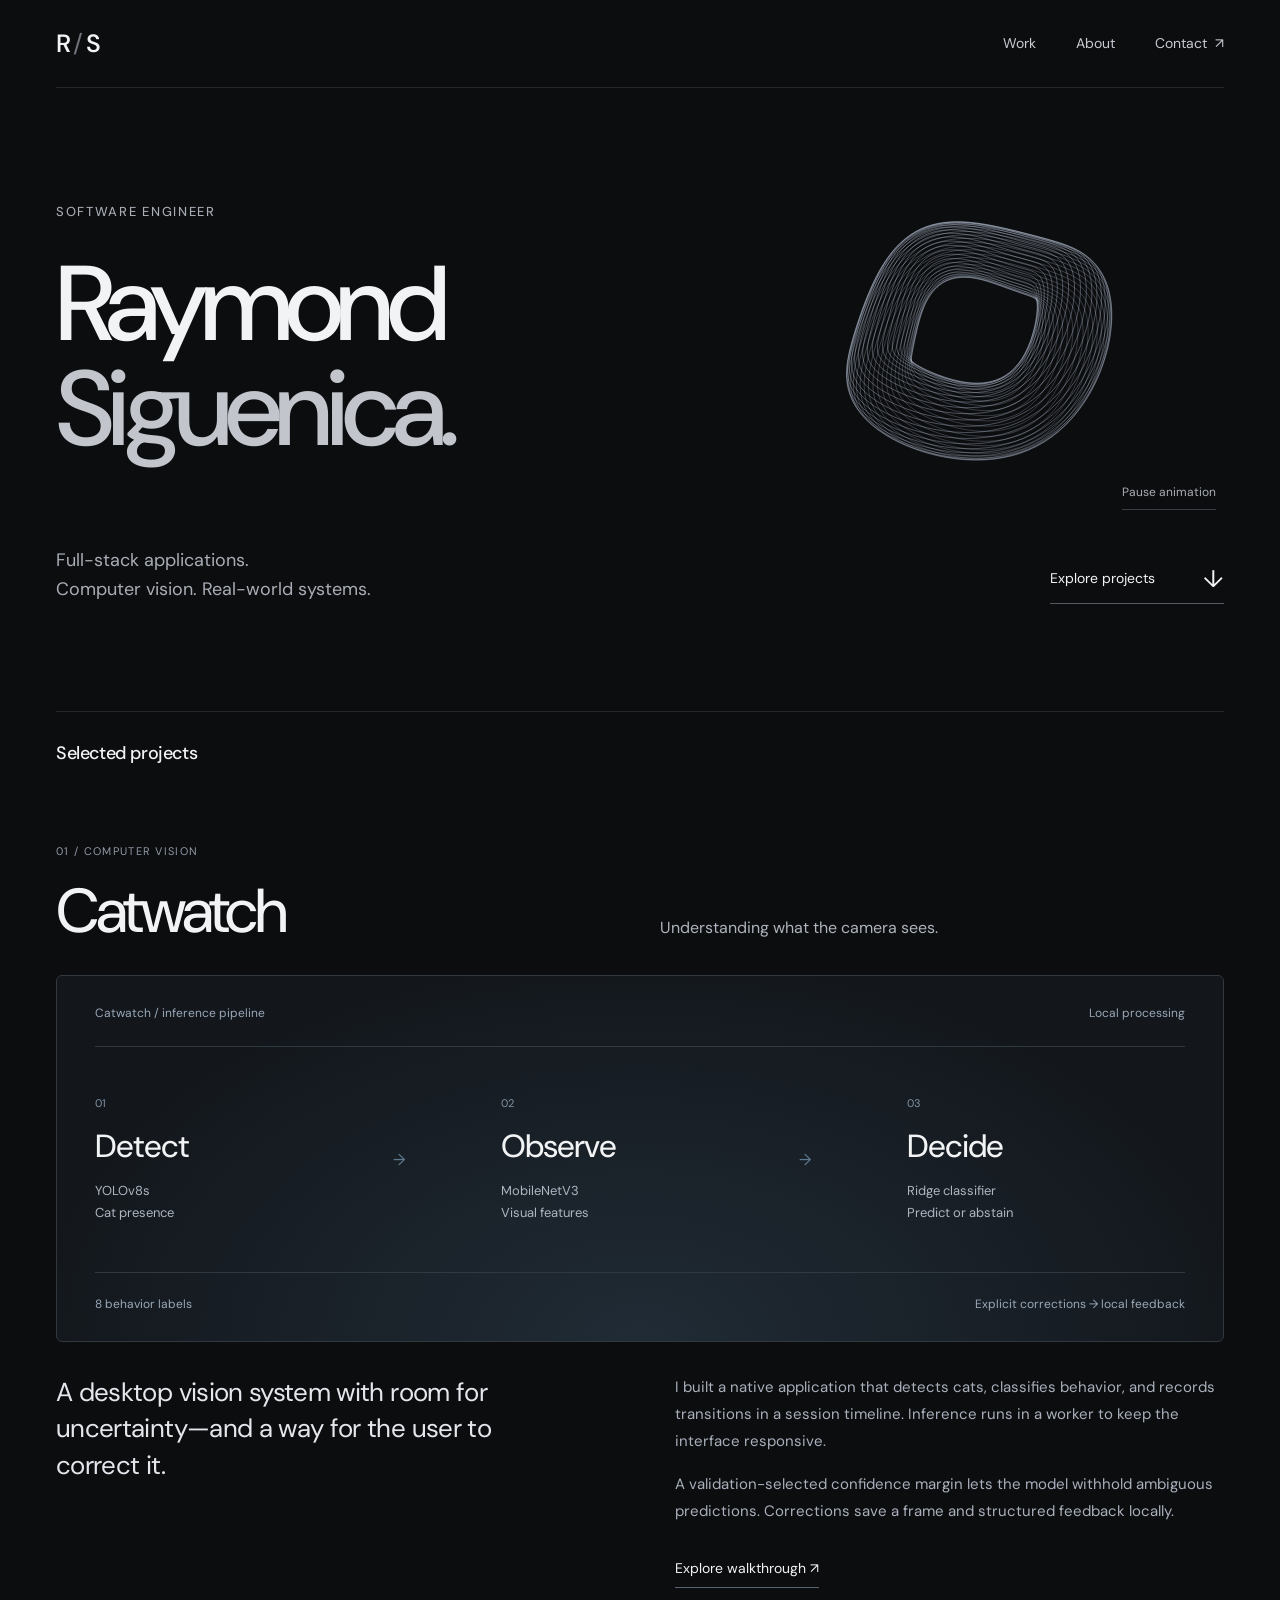
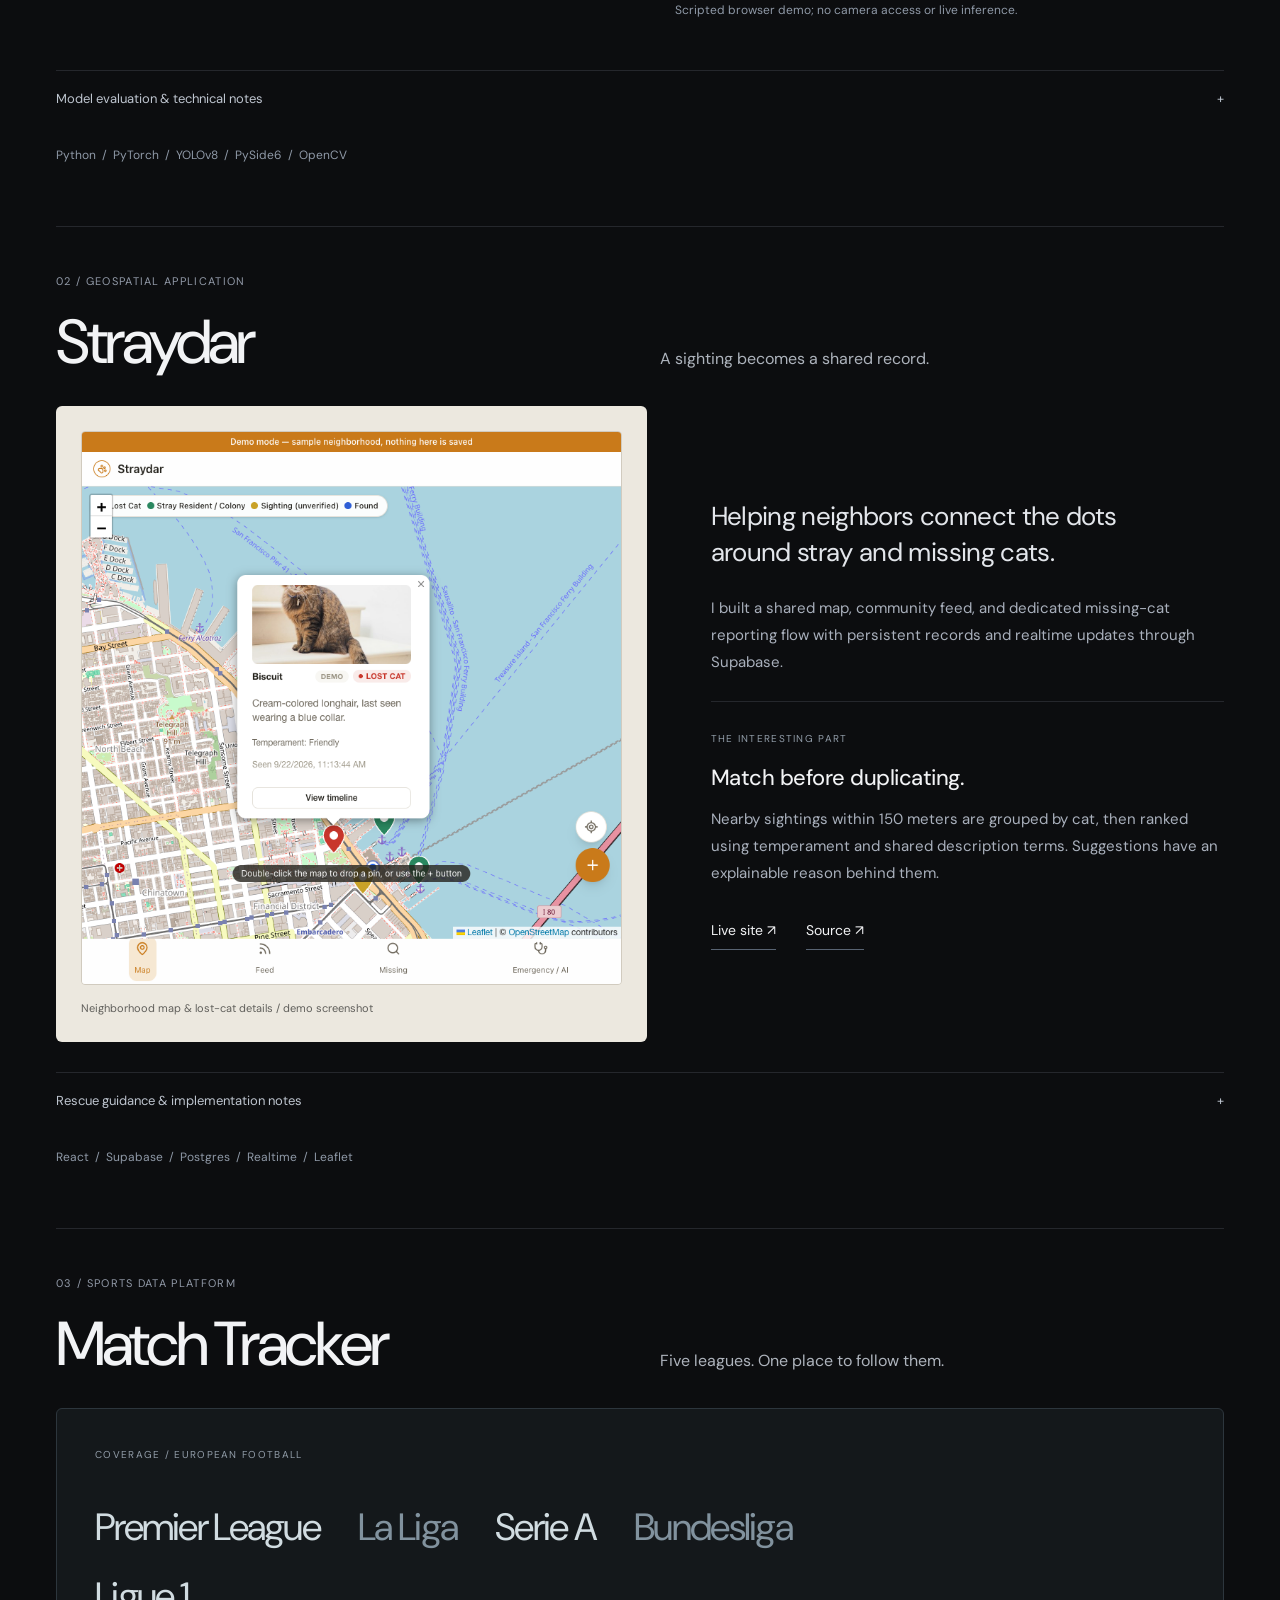
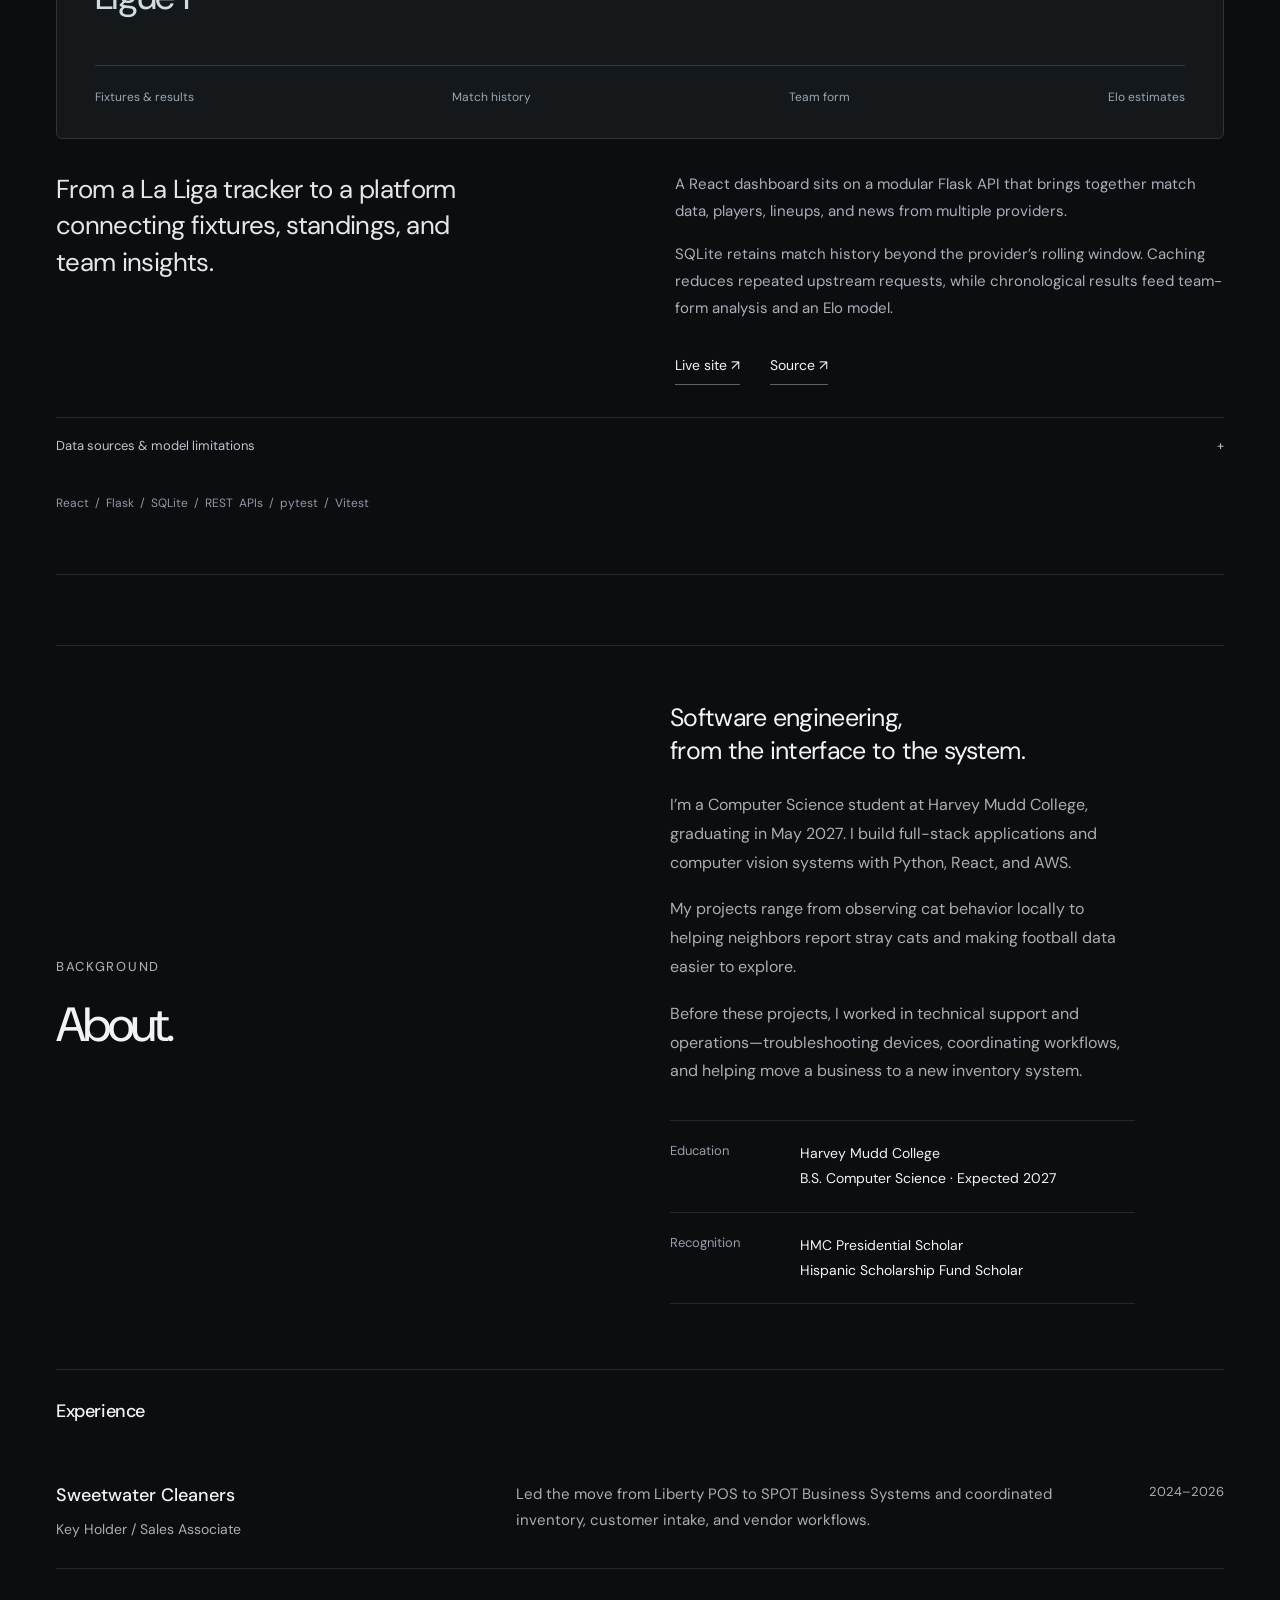
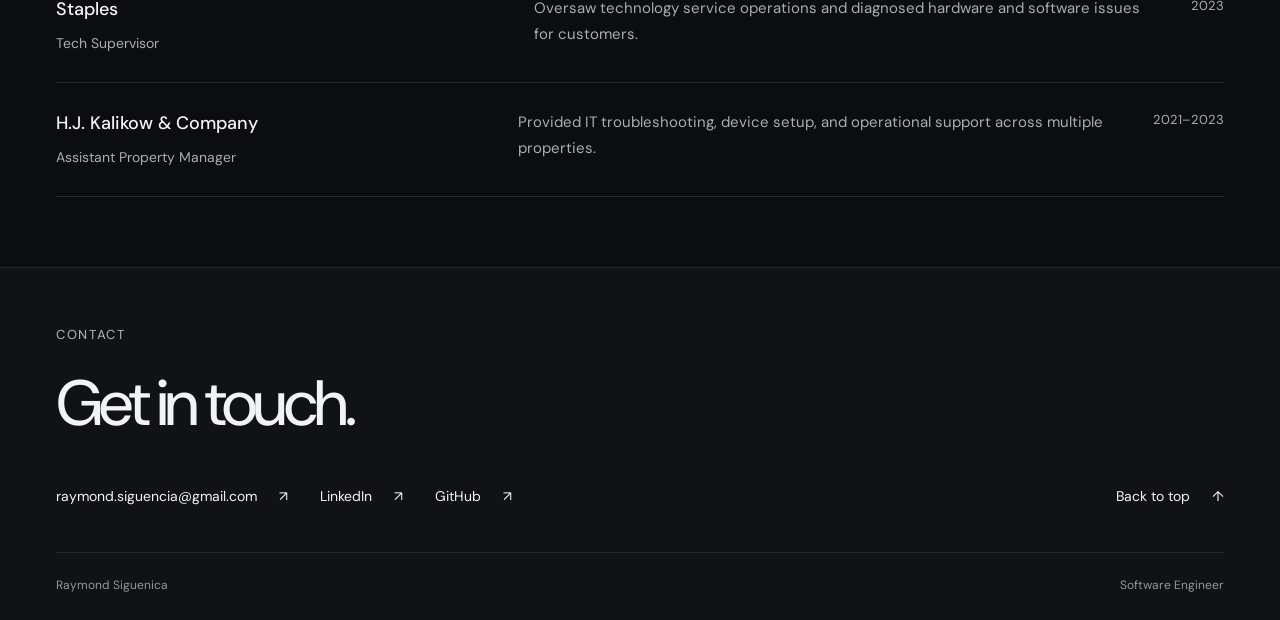
==== commit e643d429: "Feature the Straydar demo map screenshot Swap the Straydar case-study image for a capture of the pub" ====
--- a/index.html
+++ b/index.html
@@ -41,7 +41,7 @@
       </article>
       <article class="study stray-study reveal" id="straydar">
         <div class="study-heading"><span class="project-number">02 / GEOSPATIAL APPLICATION</span><h3>Straydar</h3><p>A sighting becomes a shared record.</p></div>
-        <div class="stray-layout"><figure class="product-shot"><img src="assets/straydar-report.png" alt="Straydar missing-cat reporting interface with location map and report fields" width="900" height="900" loading="lazy"><figcaption>Missing-cat reporting / application screenshot</figcaption></figure><div class="stray-copy"><p class="study-lead">Helping neighbors connect the dots around stray and missing cats.</p><p>I built a shared map, community feed, and dedicated missing-cat reporting flow with persistent records and realtime updates through Supabase.</p><div class="decision"><span>THE INTERESTING PART</span><h4>Match before duplicating.</h4><p>Nearby sightings within 150 meters are grouped by cat, then ranked using temperament and shared description terms. Suggestions have an explainable reason behind them.</p></div><div class="study-links"><a href="https://straydar.vercel.app" target="_blank" rel="noopener noreferrer">Live site ↗</a><a href="https://github.com/rayS2543/straydar" target="_blank" rel="noopener noreferrer">Source ↗</a></div></div></div>
+        <div class="stray-layout"><figure class="product-shot"><img src="assets/straydar-map.png" alt="Straydar demo map with color-coded cat sightings and an open lost-cat card showing a photo, temperament, last-seen time, and timeline link" width="760" height="780" loading="lazy"><figcaption>Neighborhood map & lost-cat details / demo screenshot</figcaption></figure><div class="stray-copy"><p class="study-lead">Helping neighbors connect the dots around stray and missing cats.</p><p>I built a shared map, community feed, and dedicated missing-cat reporting flow with persistent records and realtime updates through Supabase.</p><div class="decision"><span>THE INTERESTING PART</span><h4>Match before duplicating.</h4><p>Nearby sightings within 150 meters are grouped by cat, then ranked using temperament and shared description terms. Suggestions have an explainable reason behind them.</p></div><div class="study-links"><a href="https://straydar.vercel.app" target="_blank" rel="noopener noreferrer">Live site ↗</a><a href="https://github.com/rayS2543/straydar" target="_blank" rel="noopener noreferrer">Source ↗</a></div></div></div>
         <details class="engineering"><summary>Rescue guidance & implementation notes <span aria-hidden="true">+</span></summary><div><p>The rescue assistant provides predefined guidance with optional Claude responses. Emergency vet information comes from OpenStreetMap with a fallback list. Matching is deterministic, not machine learning.</p><p>This is a development-stage application; authentication and access policies still need production hardening.</p><img class="assistant-preview" src="assets/straydar-assistant.png" alt="Straydar rescue assistant offering guidance for a skittish cat" width="384" height="688" loading="lazy"></div></details>
         <p class="technology">React / Supabase / Postgres / Realtime / Leaflet</p>
       </article>
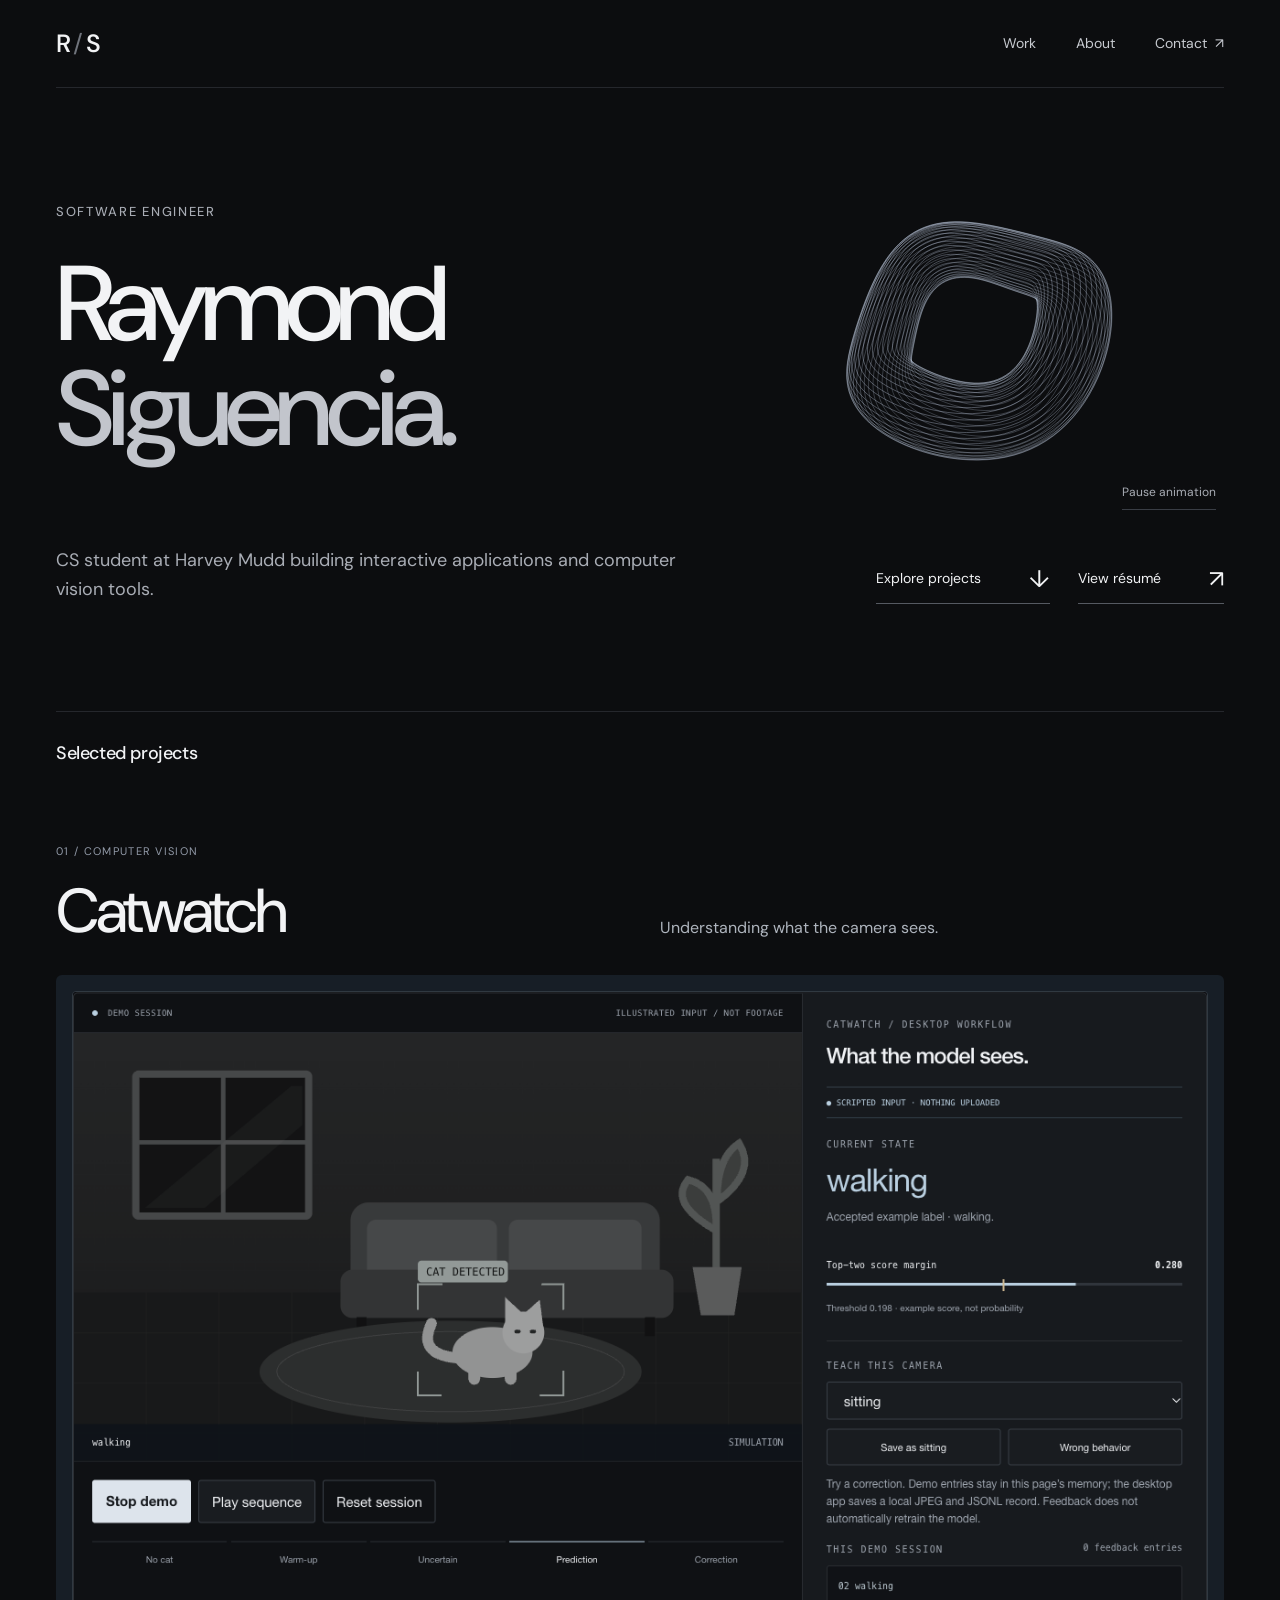
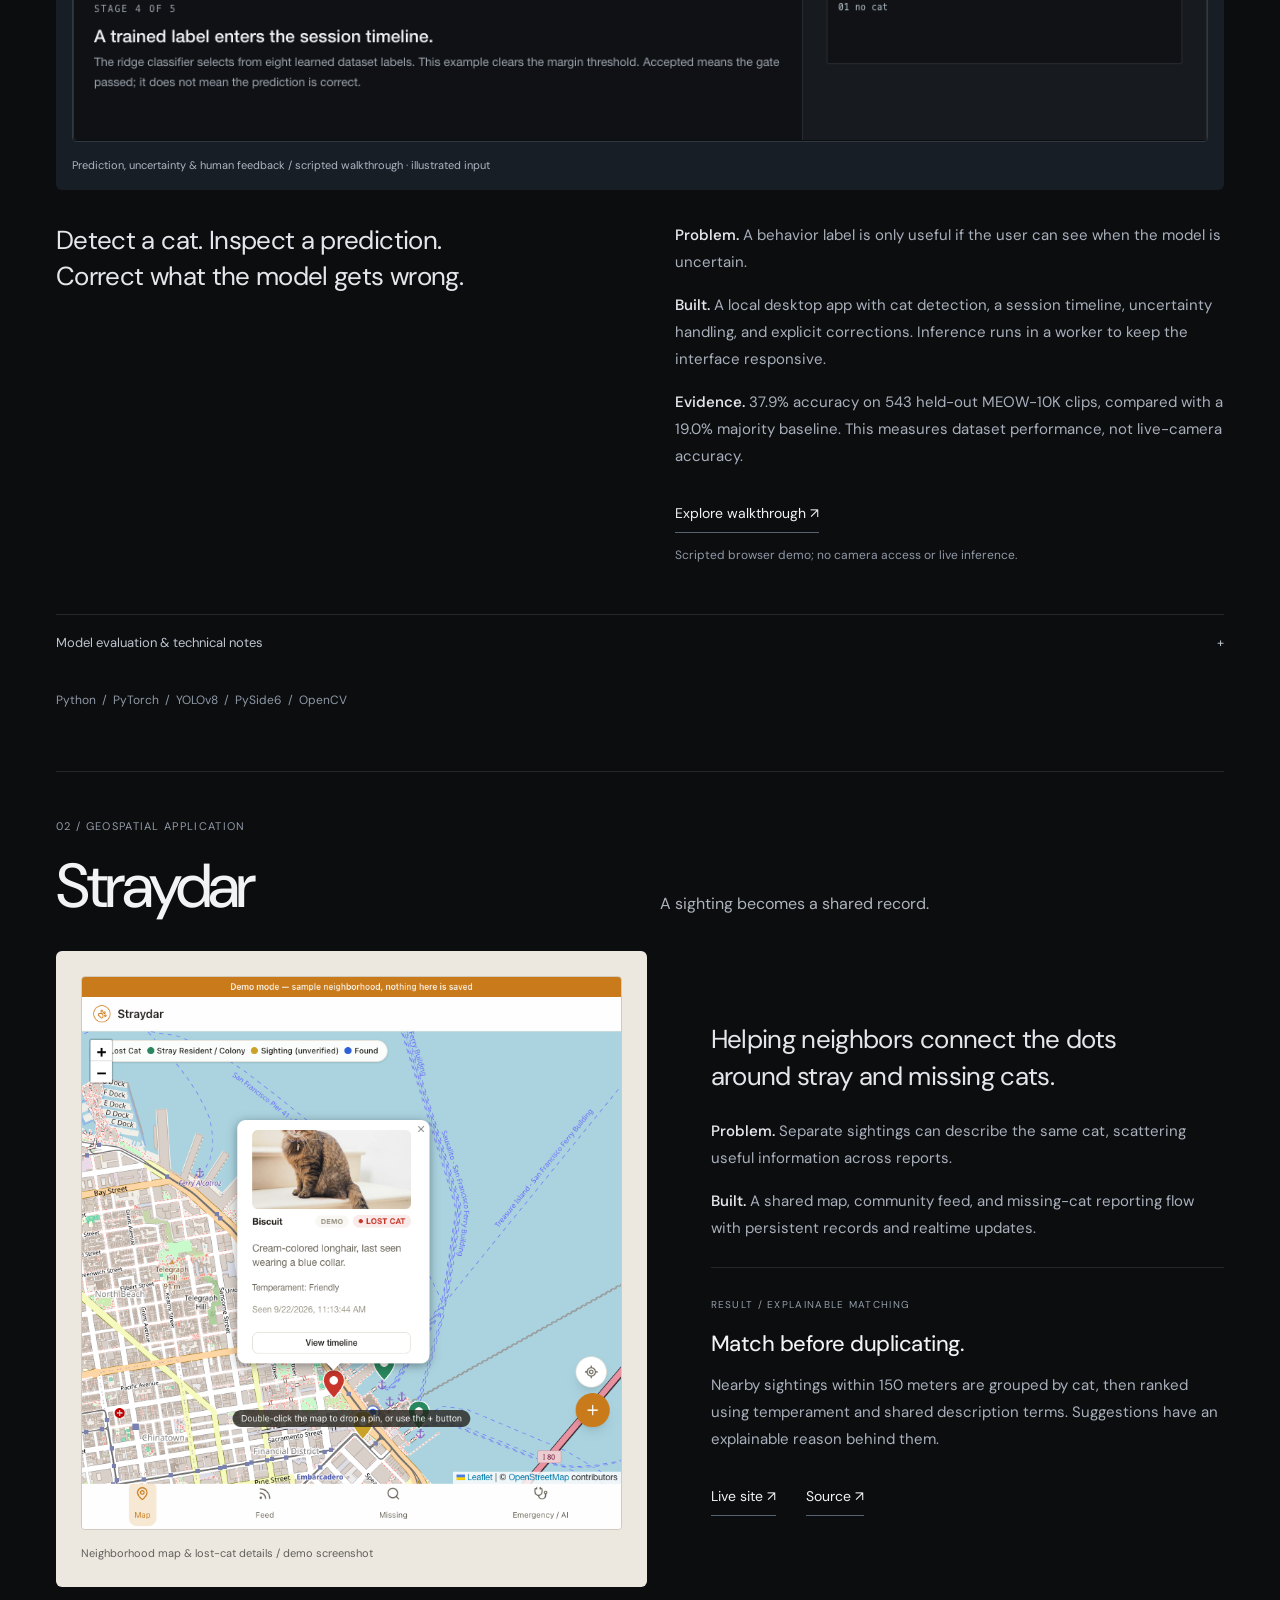
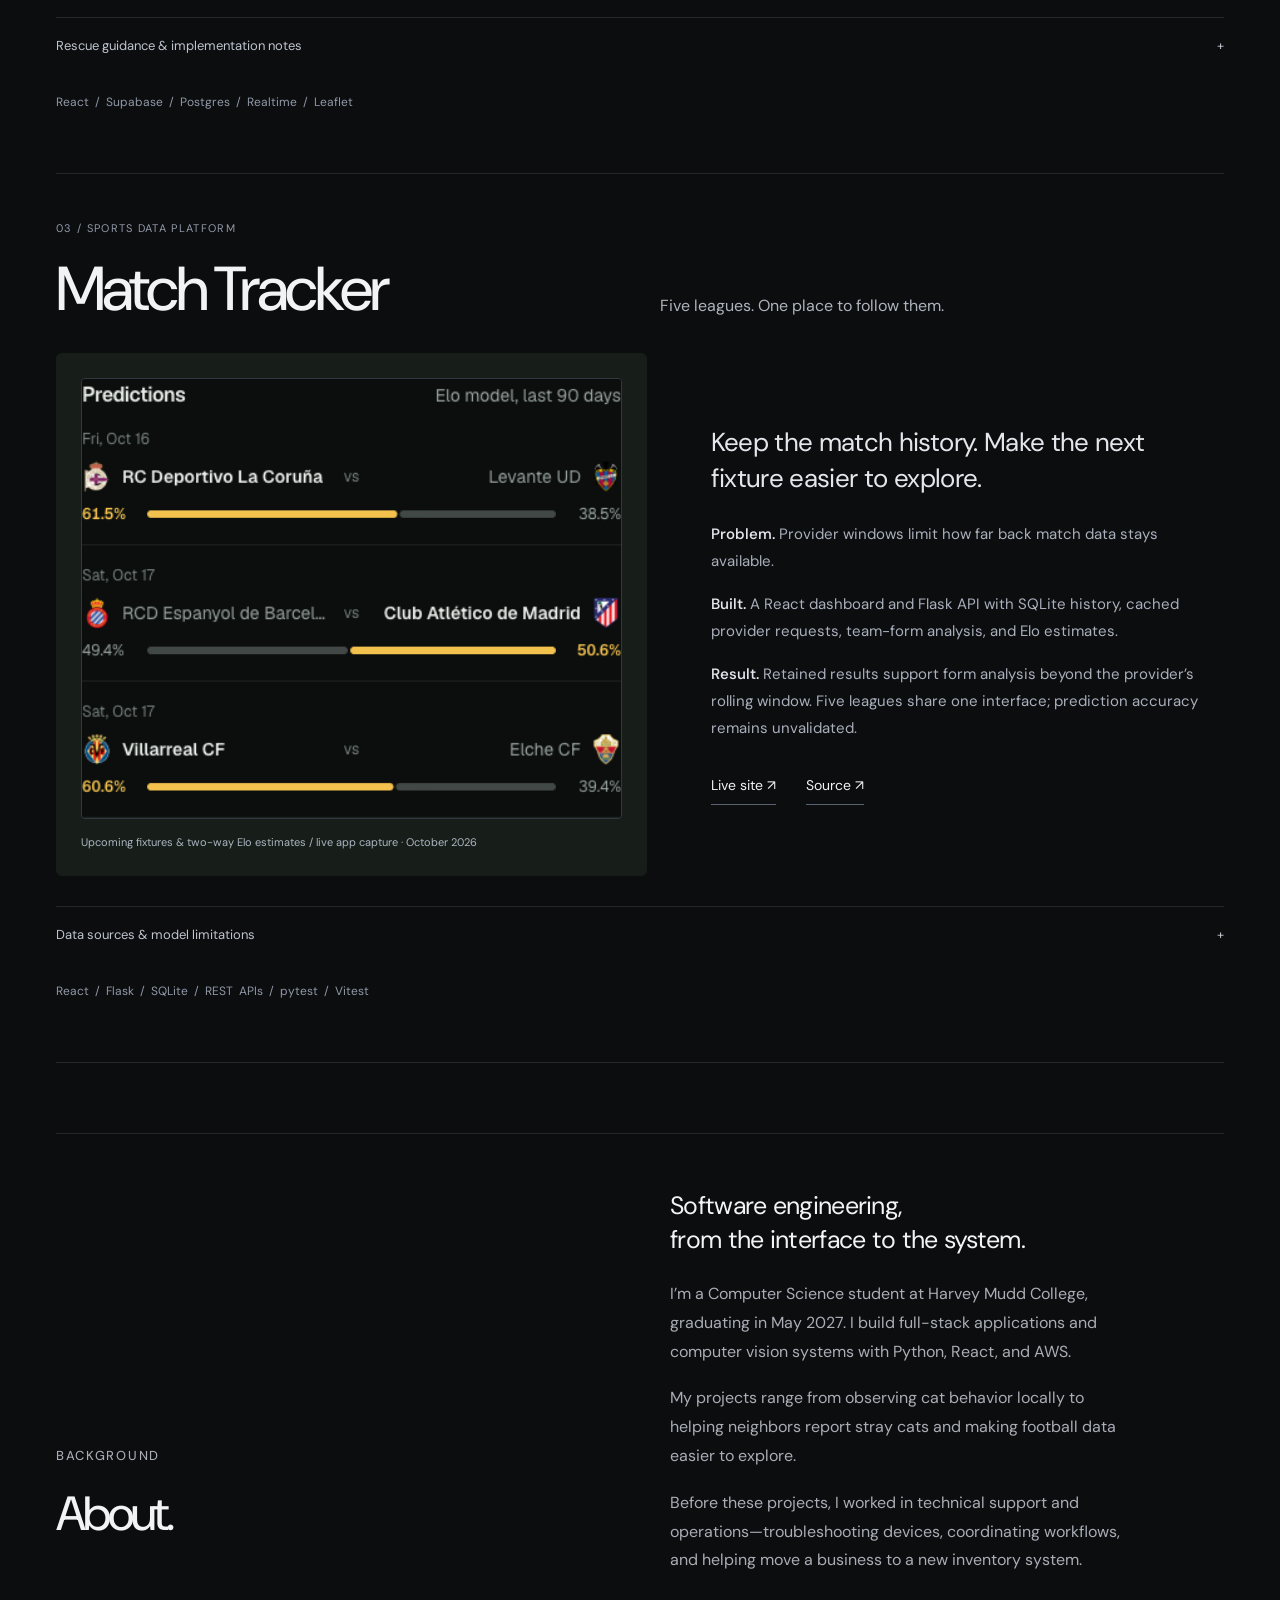
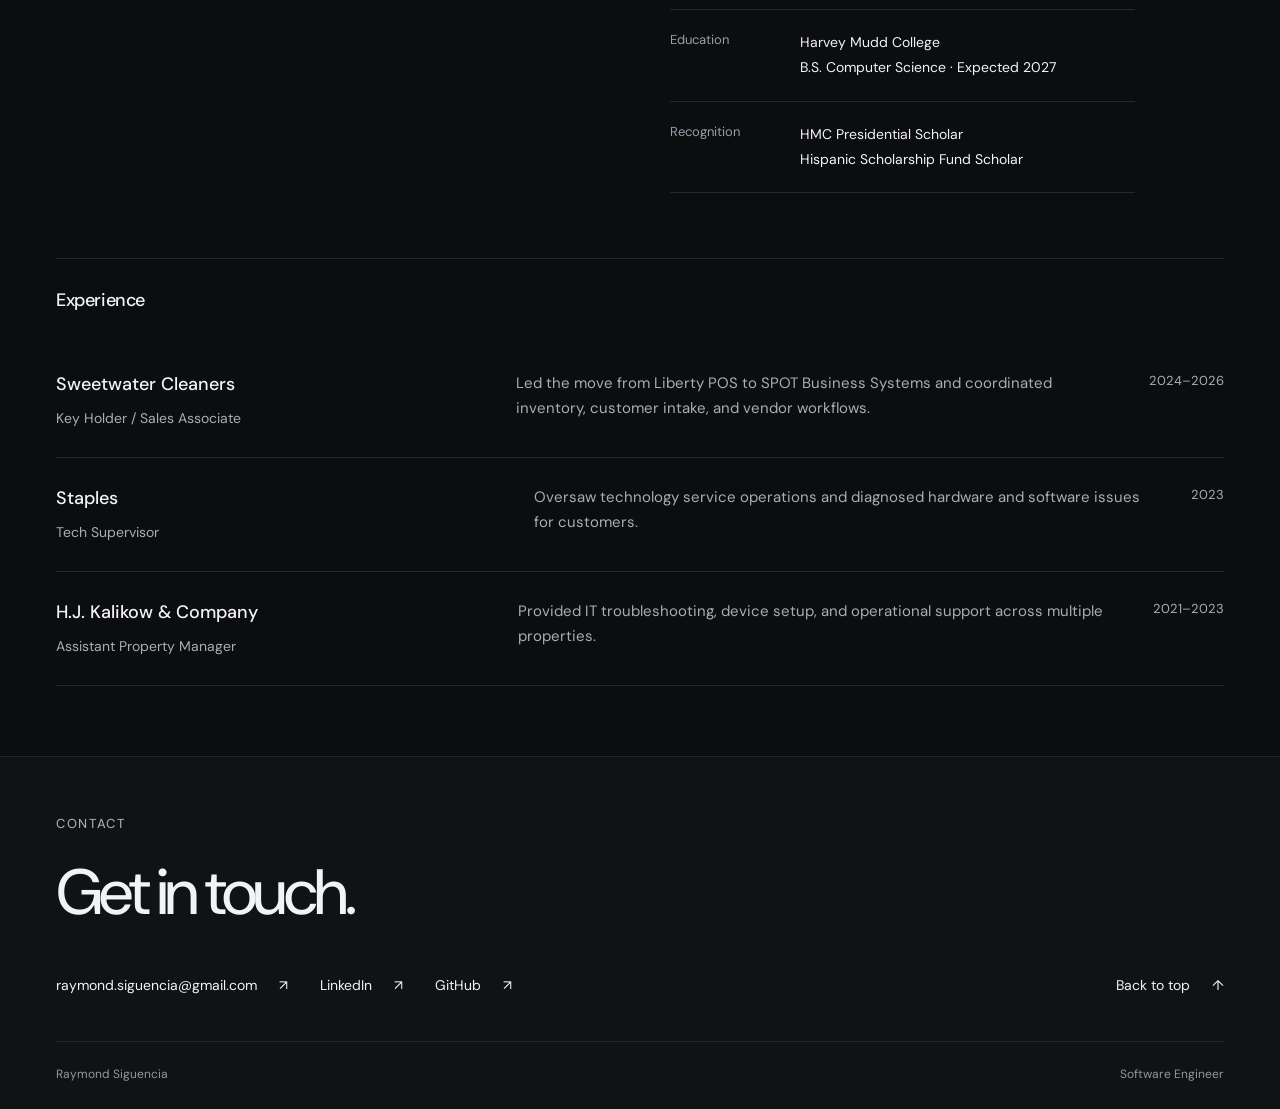
==== commit 09063582: "Show project workflows and clarify portfolio introduction" ====
--- a/index.html
+++ b/index.html
@@ -3,52 +3,52 @@
 <head>
   <meta charset="utf-8">
   <meta name="viewport" content="width=device-width, initial-scale=1">
-  <meta name="description" content="Raymond Siguenica — Software engineer. Explore Catwatch, Straydar, and Match Tracker.">
+  <meta name="description" content="Raymond Siguencia — Software engineer. Explore Catwatch, Straydar, and Match Tracker.">
   <meta name="theme-color" content="#101113">
-  <title>Raymond Siguenica — Software Engineer</title>
+  <title>Raymond Siguencia — Software Engineer</title>
   <link rel="icon" href="assets/favicon.svg" type="image/svg+xml">
   <link rel="apple-touch-icon" href="assets/apple-touch-icon.png">
   <meta property="og:type" content="website">
-  <meta property="og:title" content="Raymond Siguenica — Software Engineer">
-  <meta property="og:description" content="Full-stack applications. Computer vision. Real-world systems. Explore Catwatch, Straydar, and Match Tracker.">
-  <meta property="og:image" content="assets/og-image.png">
+  <meta property="og:title" content="Raymond Siguencia — Software Engineer">
+  <meta property="og:description" content="CS student at Harvey Mudd building interactive applications and computer vision tools. Explore Catwatch, Straydar, and Match Tracker.">
+  <meta property="og:image" content="https://rays2543.github.io/portfolio/assets/social-preview.png">
   <meta name="twitter:card" content="summary_large_image">
-  <meta name="twitter:title" content="Raymond Siguenica — Software Engineer">
-  <meta name="twitter:description" content="Full-stack applications. Computer vision. Real-world systems.">
-  <meta name="twitter:image" content="assets/og-image.png">
-  <link rel="stylesheet" href="style.css?v=20260923b">
+  <meta name="twitter:title" content="Raymond Siguencia — Software Engineer">
+  <meta name="twitter:description" content="CS student at Harvey Mudd building interactive applications and computer vision tools.">
+  <meta name="twitter:image" content="https://rays2543.github.io/portfolio/assets/social-preview.png">
+  <link rel="stylesheet" href="style.css?v=20261012">
   <script src="script.js?v=20260923b" defer></script>
 </head>
 <body>
   <a class="skip" href="#work">Skip to work</a>
   <header class="site-header wrap">
-    <a class="wordmark" href="#top" aria-label="Raymond Siguenica, home">R<span class="wordmark-slash">/</span>S</a>
+    <a class="wordmark" href="#top" aria-label="Raymond Siguencia, home">R<span class="wordmark-slash">/</span>S</a>
     <nav aria-label="Main navigation"><a href="#work">Work</a><a href="#about">About</a><a href="#contact">Contact <span aria-hidden="true">↗</span></a></nav>
   </header>
   <main id="top">
     <section class="intro wrap" aria-labelledby="intro-title">
-      <div class="hero-composition"><div class="intro-heading"><span class="eyebrow">Software engineer</span><h1 id="intro-title">Raymond<br><span>Siguenica.</span></h1></div><div class="motion-visual"><canvas id="flow-canvas" aria-hidden="true"></canvas><button id="motion-toggle" type="button" aria-pressed="false">Pause animation</button></div></div>
-      <div class="intro-bottom"><p>Full-stack applications.<br>Computer vision. Real-world systems.</p><a href="#work" class="explore">Explore projects <span aria-hidden="true">↓</span></a></div>
+      <div class="hero-composition"><div class="intro-heading"><span class="eyebrow">Software engineer</span><h1 id="intro-title">Raymond<br><span>Siguencia.</span></h1></div><div class="motion-visual"><canvas id="flow-canvas" aria-hidden="true"></canvas><button id="motion-toggle" type="button" aria-pressed="false">Pause animation</button></div></div>
+      <div class="intro-bottom"><p>CS student at Harvey Mudd building interactive applications and computer vision tools.</p><div class="hero-links"><a href="#work" class="explore">Explore projects <span aria-hidden="true">↓</span></a><a href="resume.html" class="explore">View résumé <span aria-hidden="true">↗</span></a></div></div>
     </section>
     <section id="work" class="work wrap" aria-labelledby="work-title">
       <div class="section-heading"><h2 id="work-title">Selected projects</h2><span>Catwatch / Straydar / Match Tracker</span></div>
       <article class="study reveal" id="catwatch">
         <div class="study-heading"><span class="project-number">01 / COMPUTER VISION</span><h3>Catwatch</h3><p>Understanding what the camera sees.</p></div>
-        <div class="vision-stage" aria-label="Catwatch inference architecture"><div class="pipeline-top"><span>Catwatch / inference pipeline</span><span>Local processing</span></div><div class="pipeline"><div><span>01</span><strong>Detect</strong><small>YOLOv8s<br>Cat presence</small></div><i aria-hidden="true">→</i><div><span>02</span><strong>Observe</strong><small>MobileNetV3<br>Visual features</small></div><i aria-hidden="true">→</i><div><span>03</span><strong>Decide</strong><small>Ridge classifier<br>Predict or abstain</small></div></div><div class="pipeline-bottom"><span>8 behavior labels</span><span>Explicit corrections → local feedback</span></div></div>
-        <div class="study-body"><p class="study-lead">A desktop vision system with room for uncertainty—and a way for the user to correct it.</p><div><p>I built a native application that detects cats, classifies behavior, and records transitions in a session timeline. Inference runs in a worker to keep the interface responsive.</p><p>A validation-selected confidence margin lets the model withhold ambiguous predictions. Corrections save a frame and structured feedback locally.</p><div class="study-links"><a href="demos/catwatch/index.html">Explore walkthrough ↗</a></div><p class="fine">Scripted browser demo; no camera access or live inference.</p></div></div>
+        <a class="product-preview" href="demos/catwatch/index.html#demo" aria-label="Try the Catwatch scripted walkthrough"><figure class="product-shot wide-shot"><img src="assets/catwatch-workflow.png" alt="Catwatch scripted walkthrough showing a detected cat, behavior prediction, confidence margin, correction controls, and session history" width="1240" height="819" loading="lazy"><figcaption>Prediction, uncertainty & human feedback / scripted walkthrough · illustrated input</figcaption></figure></a>
+        <div class="study-body"><p class="study-lead">Detect a cat. Inspect a prediction. Correct what the model gets wrong.</p><div><p><strong>Problem.</strong> A behavior label is only useful if the user can see when the model is uncertain.</p><p><strong>Built.</strong> A local desktop app with cat detection, a session timeline, uncertainty handling, and explicit corrections. Inference runs in a worker to keep the interface responsive.</p><p><strong>Evidence.</strong> 37.9% accuracy on 543 held-out MEOW-10K clips, compared with a 19.0% majority baseline. This measures dataset performance, not live-camera accuracy.</p><div class="study-links"><a href="demos/catwatch/index.html">Explore walkthrough ↗</a></div><p class="fine">Scripted browser demo; no camera access or live inference.</p></div></div>
         <details class="engineering"><summary>Model evaluation & technical notes <span aria-hidden="true">+</span></summary><div><p>A frozen MobileNetV3 encoder feeds a class-balanced ridge classifier over pooled visual features. On 543 held-out MEOW-10K clips, it achieved 37.9% accuracy against a 19.0% majority baseline. These dataset results do not establish live-camera accuracy.</p><p>Feedback is saved explicitly and does not automatically retrain the model. A separate earlier CLI pipeline handles rule-based events and optional AWS storage and notifications.</p></div></details>
         <p class="technology">Python / PyTorch / YOLOv8 / PySide6 / OpenCV</p>
       </article>
       <article class="study stray-study reveal" id="straydar">
         <div class="study-heading"><span class="project-number">02 / GEOSPATIAL APPLICATION</span><h3>Straydar</h3><p>A sighting becomes a shared record.</p></div>
-        <div class="stray-layout"><figure class="product-shot"><img src="assets/straydar-map.png" alt="Straydar demo map with color-coded cat sightings and an open lost-cat card showing a photo, temperament, last-seen time, and timeline link" width="760" height="780" loading="lazy"><figcaption>Neighborhood map & lost-cat details / demo screenshot</figcaption></figure><div class="stray-copy"><p class="study-lead">Helping neighbors connect the dots around stray and missing cats.</p><p>I built a shared map, community feed, and dedicated missing-cat reporting flow with persistent records and realtime updates through Supabase.</p><div class="decision"><span>THE INTERESTING PART</span><h4>Match before duplicating.</h4><p>Nearby sightings within 150 meters are grouped by cat, then ranked using temperament and shared description terms. Suggestions have an explainable reason behind them.</p></div><div class="study-links"><a href="https://straydar.vercel.app" target="_blank" rel="noopener noreferrer">Live site ↗</a><a href="https://github.com/rayS2543/straydar" target="_blank" rel="noopener noreferrer">Source ↗</a></div></div></div>
+        <div class="stray-layout"><figure class="product-shot"><img src="assets/straydar-map.png" alt="Straydar demo map with color-coded cat sightings and an open lost-cat card showing a photo, temperament, last-seen time, and timeline link" width="760" height="780" loading="lazy"><figcaption>Neighborhood map & lost-cat details / demo screenshot</figcaption></figure><div class="stray-copy"><p class="study-lead">Helping neighbors connect the dots around stray and missing cats.</p><p><strong>Problem.</strong> Separate sightings can describe the same cat, scattering useful information across reports.</p><p><strong>Built.</strong> A shared map, community feed, and missing-cat reporting flow with persistent records and realtime updates.</p><div class="decision"><span>RESULT / EXPLAINABLE MATCHING</span><h4>Match before duplicating.</h4><p>Nearby sightings within 150 meters are grouped by cat, then ranked using temperament and shared description terms. Suggestions have an explainable reason behind them.</p></div><div class="study-links"><a href="https://straydar.vercel.app" target="_blank" rel="noopener noreferrer">Live site ↗</a><a href="https://github.com/rayS2543/straydar" target="_blank" rel="noopener noreferrer">Source ↗</a></div></div></div>
         <details class="engineering"><summary>Rescue guidance & implementation notes <span aria-hidden="true">+</span></summary><div><p>The rescue assistant provides predefined guidance with optional Claude responses. Emergency vet information comes from OpenStreetMap with a fallback list. Matching is deterministic, not machine learning.</p><p>This is a development-stage application; authentication and access policies still need production hardening.</p><img class="assistant-preview" src="assets/straydar-assistant.png" alt="Straydar rescue assistant offering guidance for a skittish cat" width="384" height="688" loading="lazy"></div></details>
         <p class="technology">React / Supabase / Postgres / Realtime / Leaflet</p>
       </article>
       <article class="study reveal" id="match-tracker">
         <div class="study-heading"><span class="project-number">03 / SPORTS DATA PLATFORM</span><h3>Match Tracker</h3><p>Five leagues. One place to follow them.</p></div>
-        <div class="league-stage"><span class="stage-label">COVERAGE / EUROPEAN FOOTBALL</span><div class="league-list"><span>Premier League</span><span>La Liga</span><span>Serie A</span><span>Bundesliga</span><span>Ligue 1</span></div><div class="data-route"><span>Fixtures & results</span><span>Match history</span><span>Team form</span><span>Elo estimates</span></div></div>
-        <div class="study-body"><p class="study-lead">From a La Liga tracker to a platform connecting fixtures, standings, and team insights.</p><div><p>A React dashboard sits on a modular Flask API that brings together match data, players, lineups, and news from multiple providers.</p><p>SQLite retains match history beyond the provider’s rolling window. Caching reduces repeated upstream requests, while chronological results feed team-form analysis and an Elo model.</p><div class="study-links"><a href="https://sports-analyzer-chi.vercel.app" target="_blank" rel="noopener noreferrer">Live site ↗</a><a href="https://github.com/rayS2543/sports-analyzer" target="_blank" rel="noopener noreferrer">Source ↗</a></div></div></div>
+        <div class="stray-layout"><figure class="product-shot predictions-shot"><img src="assets/match-tracker-predictions.png" alt="Match Tracker’s La Liga predictions showing upcoming fixtures and two-way Elo estimates" width="430" height="351" loading="lazy"><figcaption>Upcoming fixtures & two-way Elo estimates / live app capture · October 2026</figcaption></figure><div class="stray-copy"><p class="study-lead">Keep the match history. Make the next fixture easier to explore.</p><p><strong>Problem.</strong> Provider windows limit how far back match data stays available.</p><p><strong>Built.</strong> A React dashboard and Flask API with SQLite history, cached provider requests, team-form analysis, and Elo estimates.</p><p><strong>Result.</strong> Retained results support form analysis beyond the provider’s rolling window. Five leagues share one interface; prediction accuracy remains unvalidated.</p><div class="study-links"><a href="https://sports-analyzer-chi.vercel.app" target="_blank" rel="noopener noreferrer">Live site ↗</a><a href="https://github.com/rayS2543/sports-analyzer" target="_blank" rel="noopener noreferrer">Source ↗</a></div></div></div>
+
         <details class="engineering"><summary>Data sources & model limitations <span aria-hidden="true">+</span></summary><div><p>Provider clients combine football-data.org, API-Football, FotMob lineups, and Google News RSS. Backend pytest and frontend Vitest suites run in GitHub Actions.</p><p>The Elo model processes the previous 90 days of completed matches, with a fixed home-advantage adjustment. Its estimates are two-way and do not include a separate draw probability; predictive accuracy has not been validated.</p></div></details>
         <p class="technology">React / Flask / SQLite / REST APIs / pytest / Vitest</p>
       </article>
@@ -58,7 +58,7 @@
       <div class="about-copy"><p class="about-intro">Software engineering,<br>from the interface to the system.</p><p>I’m a Computer Science student at Harvey Mudd College, graduating in May 2027. I build full-stack applications and computer vision systems with Python, React, and AWS.</p><p>My projects range from observing cat behavior locally to helping neighbors report stray cats and making football data easier to explore.</p><p>Before these projects, I worked in technical support and operations—troubleshooting devices, coordinating workflows, and helping move a business to a new inventory system.</p><dl class="background-facts"><div><dt>Education</dt><dd>Harvey Mudd College<br>B.S. Computer Science · Expected 2027</dd></div><div><dt>Recognition</dt><dd>HMC Presidential Scholar<br>Hispanic Scholarship Fund Scholar</dd></div></dl></div>
     </section>
     <section class="experience wrap reveal" aria-labelledby="experience-title"><div class="section-heading"><h2 id="experience-title">Experience</h2><span>Beyond the projects</span></div><div class="experience-row"><div><h3>Sweetwater Cleaners</h3><span>Key Holder / Sales Associate</span></div><p>Led the move from Liberty POS to SPOT Business Systems and coordinated inventory, customer intake, and vendor workflows.</p><span class="experience-date">2024–2026</span></div><div class="experience-row"><div><h3>Staples</h3><span>Tech Supervisor</span></div><p>Oversaw technology service operations and diagnosed hardware and software issues for customers.</p><span class="experience-date">2023</span></div><div class="experience-row"><div><h3>H.J. Kalikow & Company</h3><span>Assistant Property Manager</span></div><p>Provided IT troubleshooting, device setup, and operational support across multiple properties.</p><span class="experience-date">2021–2023</span></div></section>
-    <footer id="contact" class="contact"><div class="wrap"><div class="contact-heading"><span class="eyebrow">Contact</span><h2>Get in touch.</h2></div><div class="footer-line"><div class="contact-links"><a href="mailto:raymond.siguencia@gmail.com">raymond.siguencia@gmail.com <span aria-hidden="true">↗</span></a><a href="https://www.linkedin.com/in/raymond-siguencia-442982255/" target="_blank" rel="noopener noreferrer">LinkedIn <span aria-hidden="true">↗</span></a><a href="https://github.com/rayS2543" target="_blank" rel="noopener noreferrer">GitHub <span aria-hidden="true">↗</span></a></div><a href="#top">Back to top <span aria-hidden="true">↑</span></a></div><div class="footer-credit"><span>Raymond Siguenica</span><span>Software Engineer</span></div></div></footer>
+    <footer id="contact" class="contact"><div class="wrap"><div class="contact-heading"><span class="eyebrow">Contact</span><h2>Get in touch.</h2></div><div class="footer-line"><div class="contact-links"><a href="mailto:raymond.siguencia@gmail.com">raymond.siguencia@gmail.com <span aria-hidden="true">↗</span></a><a href="https://www.linkedin.com/in/raymond-siguencia-442982255/" target="_blank" rel="noopener noreferrer">LinkedIn <span aria-hidden="true">↗</span></a><a href="https://github.com/rayS2543" target="_blank" rel="noopener noreferrer">GitHub <span aria-hidden="true">↗</span></a></div><a href="#top">Back to top <span aria-hidden="true">↑</span></a></div><div class="footer-credit"><span>Raymond Siguencia</span><span>Software Engineer</span></div></div></footer>
   </main>
 </body>
 </html>
--- a/style.css
+++ b/style.css
@@ -37,3 +37,7 @@
 .work{padding-bottom:40px}.study{padding:46px 0 62px;border-bottom:1px solid var(--rule);scroll-margin-top:30px}.study-heading{display:grid;grid-template-columns:1fr 1fr;align-items:end;gap:10px 40px;margin-bottom:30px}.project-number{grid-column:1/-1;font-size:11px;letter-spacing:.12em;color:#929aa8}.study-heading h3{font-size:clamp(38px,5vw,62px);line-height:1.1;font-weight:450;letter-spacing:-.05em;margin:8px 0 0}.study-heading>p{color:#aeb4bd;font-size:16px;margin:0 0 5px}.vision-stage{background:radial-gradient(ellipse at 50% 100%,#202b35,transparent 75%),#13171c;padding:28px 38px;border:1px solid #313840;border-radius:6px}.pipeline-top,.pipeline-bottom{display:flex;justify-content:space-between;gap:20px;font-size:12px;color:#9aa8b8}.pipeline-top{padding-bottom:24px;border-bottom:1px solid #303941}.pipeline{display:flex;align-items:center;justify-content:space-around;gap:20px;padding:48px 0}.pipeline>div{display:flex;flex-direction:column;gap:10px;flex:1}.pipeline>div>span{font-size:11px;color:#8193a5}.pipeline strong{font-size:32px;font-weight:450;letter-spacing:-1px}.pipeline small{font-size:13px;color:#adb6c1;line-height:1.7}.pipeline i{font-style:normal;color:#5e788d;margin-right:7%}.pipeline-bottom{border-top:1px solid #303941;padding-top:22px}.study-body{display:grid;grid-template-columns:1fr 1fr;gap:70px;margin:32px 0}.study-lead{font-size:26px;line-height:1.4;letter-spacing:-.65px;color:#e3e6eb;margin:0;max-width:440px}.study-body>div>p,.stray-copy>p:not(.study-lead),.decision p{color:#a9b0bc;font-size:15px;line-height:1.8;margin:0 0 16px}.study-links{display:flex;gap:30px;flex-wrap:wrap;margin-top:25px}.study-links a{font-size:14px;border-bottom:1px solid #586372;padding:8px 0;transition:color .2s,border-color .2s}.study-links a:hover{color:#b9d7ee;border-color:#b9d7ee}.study-body>div>.fine{font-size:12px;color:#8f99a7;margin-top:12px}.technology{color:#8f99a7;font-size:12px;word-spacing:3px;margin:20px 0 0}.engineering{border-top:1px solid var(--rule);margin-top:30px}.engineering summary{list-style:none;display:flex;justify-content:space-between;gap:20px;padding:18px 0;cursor:pointer;color:#bec5cf;font-size:13px}.engineering summary::-webkit-details-marker{display:none}.engineering summary:focus-visible{outline:2px solid #e0e8ff;outline-offset:4px}.engineering[open] summary>span{transform:rotate(45deg)}.engineering>div{max-width:720px;padding-bottom:12px;color:#a9b0bc;font-size:14px;line-height:1.8}.stray-layout{display:grid;grid-template-columns:1.15fr 1fr;gap:64px;align-items:center}.product-shot{margin:0;padding:25px;background:#ece8df;border-radius:6px;overflow:hidden}.product-shot img{width:100%;height:auto;display:block;border:1px solid #d1cbbf;border-radius:4px}.product-shot figcaption{font-size:11px;color:#605f5b;margin-top:15px}.stray-copy .study-lead{margin-bottom:24px}.decision{border-top:1px solid var(--rule);padding-top:23px;margin-top:25px}.decision>span,.stage-label{font-size:10px;letter-spacing:.13em;color:#929da9}.decision h4{font-weight:450;font-size:22px;letter-spacing:-.5px;margin:12px 0}.assistant-preview{width:240px;max-width:100%;height:auto}.league-stage{padding:32px 38px;background:#14181b;border:1px solid #2d363d;border-radius:6px}.league-list{display:flex;flex-wrap:wrap;gap:12px 38px;margin:34px 0 40px;max-width:820px}.league-list span{font-size:clamp(24px,3vw,38px);letter-spacing:-.045em;color:#d1dce1}.league-list span:nth-child(even){color:#81929e}.data-route{display:flex;justify-content:space-between;gap:20px;border-top:1px solid #303941;padding-top:22px;color:#99a7b3;font-size:12px}.about{margin-top:30px;padding-block:55px 65px;align-items:center}.about-copy{padding-top:0}.section-label h2{font-size:48px}.about-copy .about-intro{font-size:25px}.experience{padding-bottom:70px}.experience-row{gap:28px}.contact{background:#101214}.contact-heading h2{font-size:64px}
 @media(max-width:850px){.study-body{gap:35px}.stray-layout{gap:30px}.study-lead{font-size:23px}.pipeline{gap:14px}.pipeline i{margin-right:2%}.pipeline strong{font-size:27px}.stray-layout{align-items:start}.product-shot{padding:15px}.stray-copy .study-lead{font-size:22px}}
 @media(max-width:600px){.study{padding:30px 0 40px}.study-heading{grid-template-columns:1fr;gap:10px;margin-bottom:24px}.study-heading h3{font-size:42px}.study-heading>p{font-size:14px}.vision-stage,.league-stage{padding:20px}.pipeline{padding:30px 0;gap:10px}.pipeline strong{font-size:21px;letter-spacing:-.6px}.pipeline small{font-size:11px}.pipeline i{font-size:13px;margin:0}.pipeline-top,.pipeline-bottom{font-size:10px;gap:15px}.pipeline-top>span:last-child{max-width:60px;text-align:right}.pipeline-bottom>span:last-child{text-align:right;max-width:145px}.study-body,.stray-layout{grid-template-columns:1fr;gap:25px}.study-body{margin:25px 0}.study-lead{font-size:24px}.stray-copy .study-lead{font-size:24px}.data-route{display:grid;grid-template-columns:1fr 1fr;gap:15px;font-size:11px}.league-list{gap:12px 24px;margin:25px 0 28px}.league-list span{font-size:29px}.technology{font-size:11px;line-height:1.8}.about{padding-top:35px}.contact-heading h2{font-size:48px}.experience-row h3{font-size:16px}}
+
+/* Project evidence and direct access from the introduction. */
+.intro-bottom>p{max-width:620px}.hero-links{display:flex;gap:28px;flex-wrap:wrap;align-items:center}.product-preview{display:block}.wide-shot{background:#171e26;padding:16px}.wide-shot figcaption{color:#adb6c1}.wide-shot img{border-color:#303941}.predictions-shot{background:#171e1a}.predictions-shot figcaption{color:#adb6c1}.predictions-shot img{border-color:#303941}.study-body strong,.stray-copy strong{color:#e3e6eb;font-weight:550}
+@media(max-width:600px){.hero-links{gap:20px}.wide-shot{padding:10px}.intro-bottom>p{max-width:100%}}
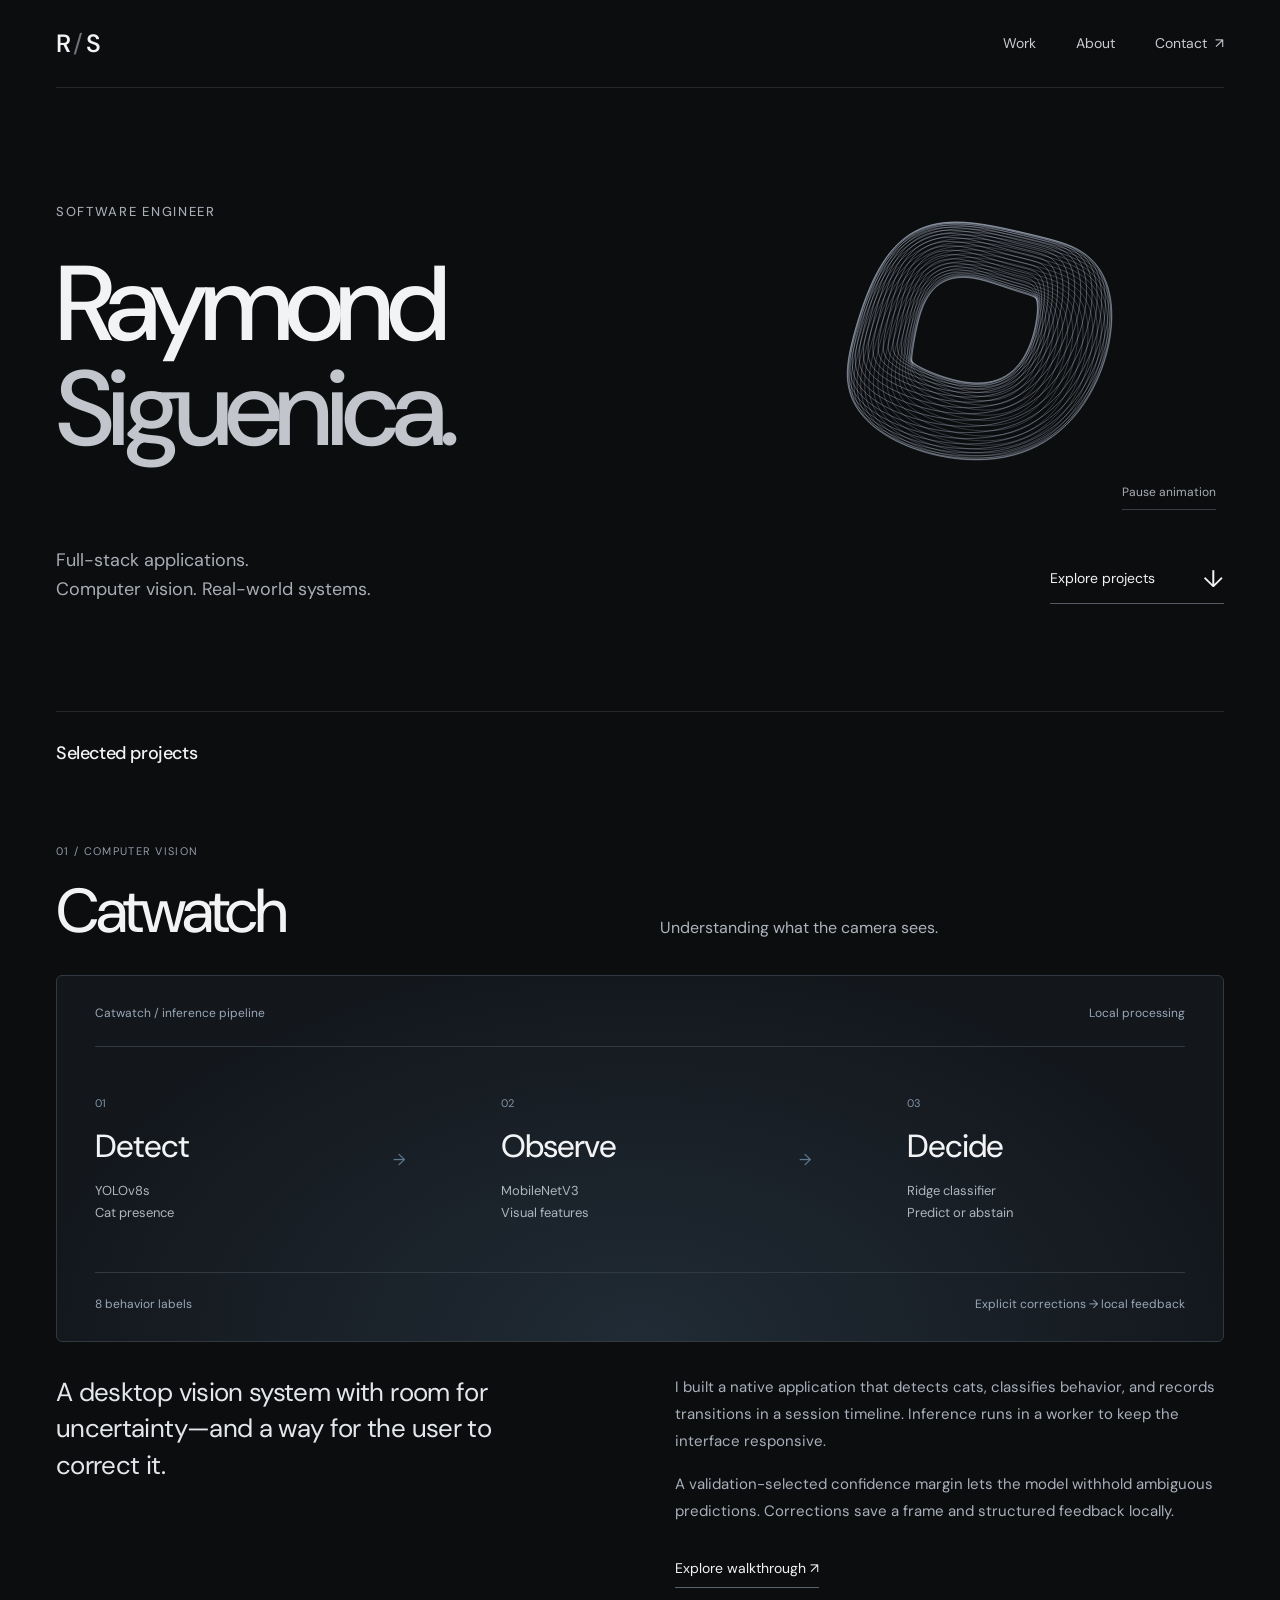
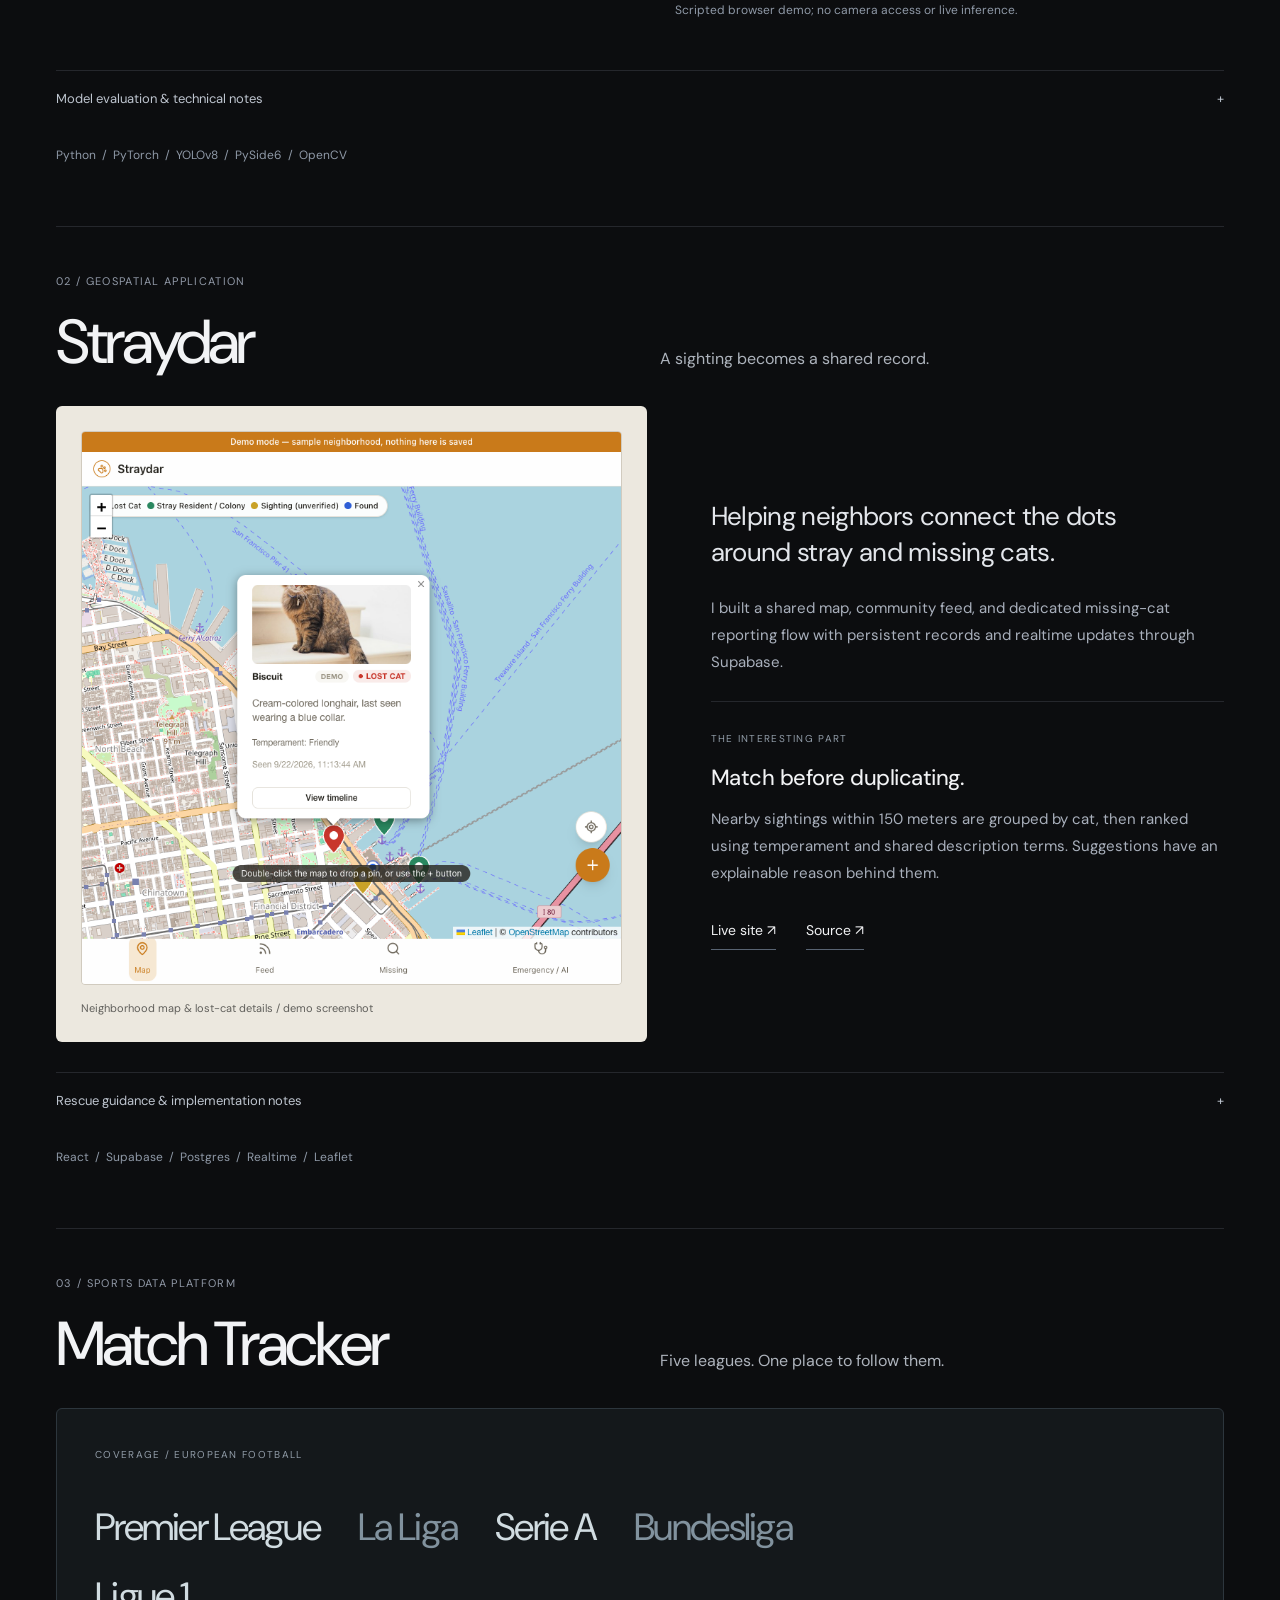
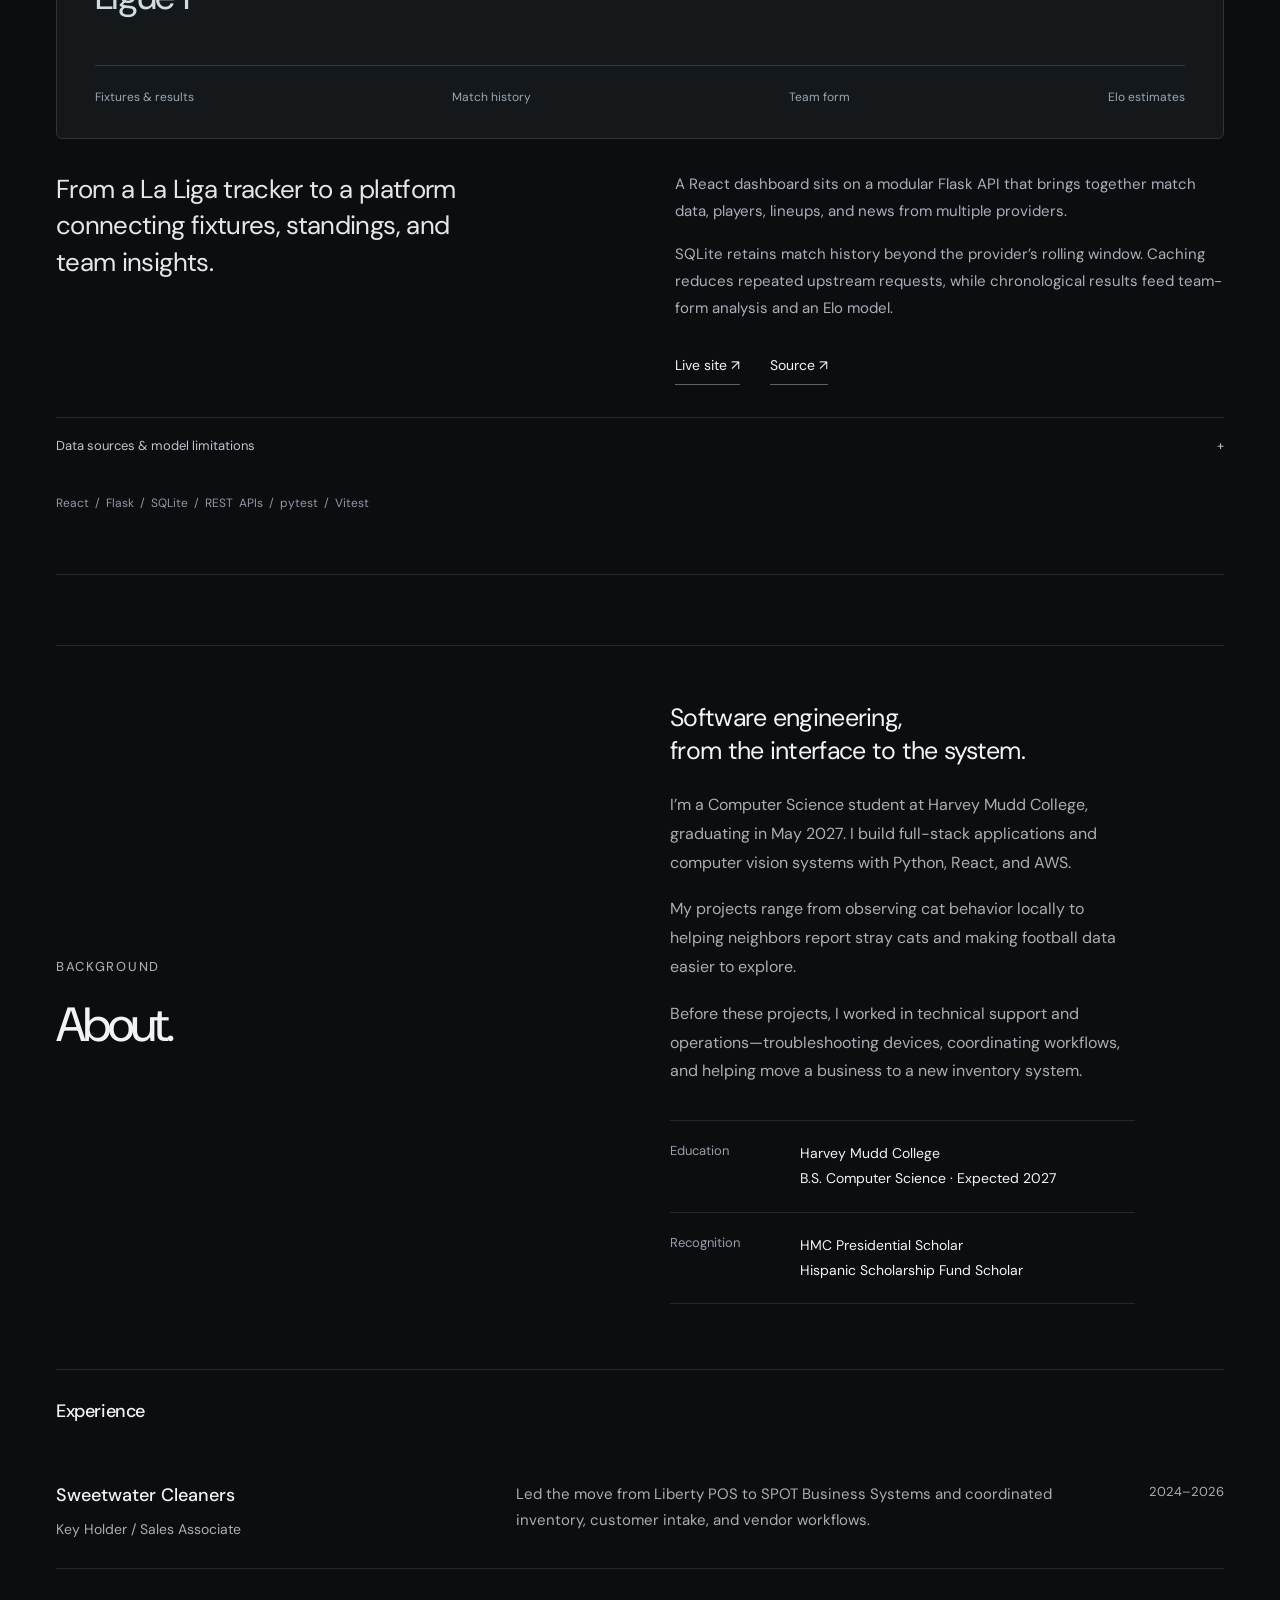
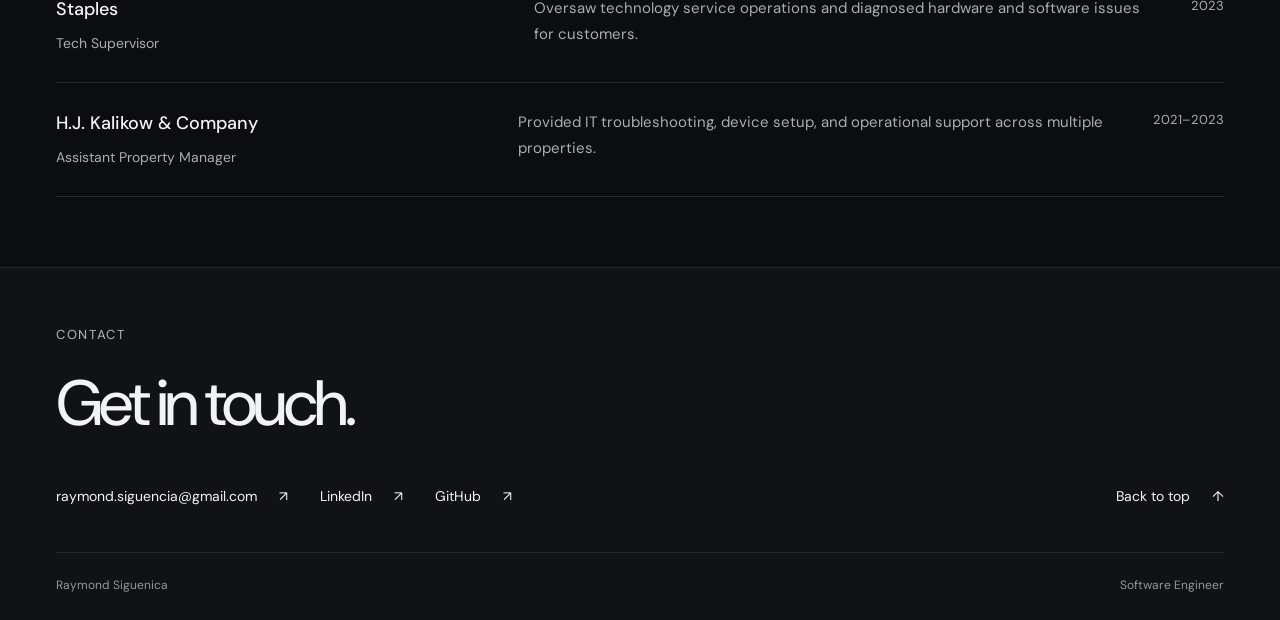
==== commit fd310d76: "Merge pull request #2 from rayS2543/codex/straydar-product-image Show Straydar’s populated demo map" ====
--- a/index.html
+++ b/index.html
@@ -3,52 +3,52 @@
 <head>
   <meta charset="utf-8">
   <meta name="viewport" content="width=device-width, initial-scale=1">
-  <meta name="description" content="Raymond Siguencia — Software engineer. Explore Catwatch, Straydar, and Match Tracker.">
+  <meta name="description" content="Raymond Siguenica — Software engineer. Explore Catwatch, Straydar, and Match Tracker.">
   <meta name="theme-color" content="#101113">
-  <title>Raymond Siguencia — Software Engineer</title>
+  <title>Raymond Siguenica — Software Engineer</title>
   <link rel="icon" href="assets/favicon.svg" type="image/svg+xml">
   <link rel="apple-touch-icon" href="assets/apple-touch-icon.png">
   <meta property="og:type" content="website">
-  <meta property="og:title" content="Raymond Siguencia — Software Engineer">
-  <meta property="og:description" content="CS student at Harvey Mudd building interactive applications and computer vision tools. Explore Catwatch, Straydar, and Match Tracker.">
-  <meta property="og:image" content="https://rays2543.github.io/portfolio/assets/social-preview.png">
+  <meta property="og:title" content="Raymond Siguenica — Software Engineer">
+  <meta property="og:description" content="Full-stack applications. Computer vision. Real-world systems. Explore Catwatch, Straydar, and Match Tracker.">
+  <meta property="og:image" content="assets/og-image.png">
   <meta name="twitter:card" content="summary_large_image">
-  <meta name="twitter:title" content="Raymond Siguencia — Software Engineer">
-  <meta name="twitter:description" content="CS student at Harvey Mudd building interactive applications and computer vision tools.">
-  <meta name="twitter:image" content="https://rays2543.github.io/portfolio/assets/social-preview.png">
-  <link rel="stylesheet" href="style.css?v=20261012">
+  <meta name="twitter:title" content="Raymond Siguenica — Software Engineer">
+  <meta name="twitter:description" content="Full-stack applications. Computer vision. Real-world systems.">
+  <meta name="twitter:image" content="assets/og-image.png">
+  <link rel="stylesheet" href="style.css?v=20260923b">
   <script src="script.js?v=20260923b" defer></script>
 </head>
 <body>
   <a class="skip" href="#work">Skip to work</a>
   <header class="site-header wrap">
-    <a class="wordmark" href="#top" aria-label="Raymond Siguencia, home">R<span class="wordmark-slash">/</span>S</a>
+    <a class="wordmark" href="#top" aria-label="Raymond Siguenica, home">R<span class="wordmark-slash">/</span>S</a>
     <nav aria-label="Main navigation"><a href="#work">Work</a><a href="#about">About</a><a href="#contact">Contact <span aria-hidden="true">↗</span></a></nav>
   </header>
   <main id="top">
     <section class="intro wrap" aria-labelledby="intro-title">
-      <div class="hero-composition"><div class="intro-heading"><span class="eyebrow">Software engineer</span><h1 id="intro-title">Raymond<br><span>Siguencia.</span></h1></div><div class="motion-visual"><canvas id="flow-canvas" aria-hidden="true"></canvas><button id="motion-toggle" type="button" aria-pressed="false">Pause animation</button></div></div>
-      <div class="intro-bottom"><p>CS student at Harvey Mudd building interactive applications and computer vision tools.</p><div class="hero-links"><a href="#work" class="explore">Explore projects <span aria-hidden="true">↓</span></a><a href="resume.html" class="explore">View résumé <span aria-hidden="true">↗</span></a></div></div>
+      <div class="hero-composition"><div class="intro-heading"><span class="eyebrow">Software engineer</span><h1 id="intro-title">Raymond<br><span>Siguenica.</span></h1></div><div class="motion-visual"><canvas id="flow-canvas" aria-hidden="true"></canvas><button id="motion-toggle" type="button" aria-pressed="false">Pause animation</button></div></div>
+      <div class="intro-bottom"><p>Full-stack applications.<br>Computer vision. Real-world systems.</p><a href="#work" class="explore">Explore projects <span aria-hidden="true">↓</span></a></div>
     </section>
     <section id="work" class="work wrap" aria-labelledby="work-title">
       <div class="section-heading"><h2 id="work-title">Selected projects</h2><span>Catwatch / Straydar / Match Tracker</span></div>
       <article class="study reveal" id="catwatch">
         <div class="study-heading"><span class="project-number">01 / COMPUTER VISION</span><h3>Catwatch</h3><p>Understanding what the camera sees.</p></div>
-        <a class="product-preview" href="demos/catwatch/index.html#demo" aria-label="Try the Catwatch scripted walkthrough"><figure class="product-shot wide-shot"><img src="assets/catwatch-workflow.png" alt="Catwatch scripted walkthrough showing a detected cat, behavior prediction, confidence margin, correction controls, and session history" width="1240" height="819" loading="lazy"><figcaption>Prediction, uncertainty & human feedback / scripted walkthrough · illustrated input</figcaption></figure></a>
-        <div class="study-body"><p class="study-lead">Detect a cat. Inspect a prediction. Correct what the model gets wrong.</p><div><p><strong>Problem.</strong> A behavior label is only useful if the user can see when the model is uncertain.</p><p><strong>Built.</strong> A local desktop app with cat detection, a session timeline, uncertainty handling, and explicit corrections. Inference runs in a worker to keep the interface responsive.</p><p><strong>Evidence.</strong> 37.9% accuracy on 543 held-out MEOW-10K clips, compared with a 19.0% majority baseline. This measures dataset performance, not live-camera accuracy.</p><div class="study-links"><a href="demos/catwatch/index.html">Explore walkthrough ↗</a></div><p class="fine">Scripted browser demo; no camera access or live inference.</p></div></div>
+        <div class="vision-stage" aria-label="Catwatch inference architecture"><div class="pipeline-top"><span>Catwatch / inference pipeline</span><span>Local processing</span></div><div class="pipeline"><div><span>01</span><strong>Detect</strong><small>YOLOv8s<br>Cat presence</small></div><i aria-hidden="true">→</i><div><span>02</span><strong>Observe</strong><small>MobileNetV3<br>Visual features</small></div><i aria-hidden="true">→</i><div><span>03</span><strong>Decide</strong><small>Ridge classifier<br>Predict or abstain</small></div></div><div class="pipeline-bottom"><span>8 behavior labels</span><span>Explicit corrections → local feedback</span></div></div>
+        <div class="study-body"><p class="study-lead">A desktop vision system with room for uncertainty—and a way for the user to correct it.</p><div><p>I built a native application that detects cats, classifies behavior, and records transitions in a session timeline. Inference runs in a worker to keep the interface responsive.</p><p>A validation-selected confidence margin lets the model withhold ambiguous predictions. Corrections save a frame and structured feedback locally.</p><div class="study-links"><a href="demos/catwatch/index.html">Explore walkthrough ↗</a></div><p class="fine">Scripted browser demo; no camera access or live inference.</p></div></div>
         <details class="engineering"><summary>Model evaluation & technical notes <span aria-hidden="true">+</span></summary><div><p>A frozen MobileNetV3 encoder feeds a class-balanced ridge classifier over pooled visual features. On 543 held-out MEOW-10K clips, it achieved 37.9% accuracy against a 19.0% majority baseline. These dataset results do not establish live-camera accuracy.</p><p>Feedback is saved explicitly and does not automatically retrain the model. A separate earlier CLI pipeline handles rule-based events and optional AWS storage and notifications.</p></div></details>
         <p class="technology">Python / PyTorch / YOLOv8 / PySide6 / OpenCV</p>
       </article>
       <article class="study stray-study reveal" id="straydar">
         <div class="study-heading"><span class="project-number">02 / GEOSPATIAL APPLICATION</span><h3>Straydar</h3><p>A sighting becomes a shared record.</p></div>
-        <div class="stray-layout"><figure class="product-shot"><img src="assets/straydar-map.png" alt="Straydar demo map with color-coded cat sightings and an open lost-cat card showing a photo, temperament, last-seen time, and timeline link" width="760" height="780" loading="lazy"><figcaption>Neighborhood map & lost-cat details / demo screenshot</figcaption></figure><div class="stray-copy"><p class="study-lead">Helping neighbors connect the dots around stray and missing cats.</p><p><strong>Problem.</strong> Separate sightings can describe the same cat, scattering useful information across reports.</p><p><strong>Built.</strong> A shared map, community feed, and missing-cat reporting flow with persistent records and realtime updates.</p><div class="decision"><span>RESULT / EXPLAINABLE MATCHING</span><h4>Match before duplicating.</h4><p>Nearby sightings within 150 meters are grouped by cat, then ranked using temperament and shared description terms. Suggestions have an explainable reason behind them.</p></div><div class="study-links"><a href="https://straydar.vercel.app" target="_blank" rel="noopener noreferrer">Live site ↗</a><a href="https://github.com/rayS2543/straydar" target="_blank" rel="noopener noreferrer">Source ↗</a></div></div></div>
+        <div class="stray-layout"><figure class="product-shot"><img src="assets/straydar-map.png" alt="Straydar demo map with color-coded cat sightings and an open lost-cat card showing a photo, temperament, last-seen time, and timeline link" width="760" height="780" loading="lazy"><figcaption>Neighborhood map & lost-cat details / demo screenshot</figcaption></figure><div class="stray-copy"><p class="study-lead">Helping neighbors connect the dots around stray and missing cats.</p><p>I built a shared map, community feed, and dedicated missing-cat reporting flow with persistent records and realtime updates through Supabase.</p><div class="decision"><span>THE INTERESTING PART</span><h4>Match before duplicating.</h4><p>Nearby sightings within 150 meters are grouped by cat, then ranked using temperament and shared description terms. Suggestions have an explainable reason behind them.</p></div><div class="study-links"><a href="https://straydar.vercel.app" target="_blank" rel="noopener noreferrer">Live site ↗</a><a href="https://github.com/rayS2543/straydar" target="_blank" rel="noopener noreferrer">Source ↗</a></div></div></div>
         <details class="engineering"><summary>Rescue guidance & implementation notes <span aria-hidden="true">+</span></summary><div><p>The rescue assistant provides predefined guidance with optional Claude responses. Emergency vet information comes from OpenStreetMap with a fallback list. Matching is deterministic, not machine learning.</p><p>This is a development-stage application; authentication and access policies still need production hardening.</p><img class="assistant-preview" src="assets/straydar-assistant.png" alt="Straydar rescue assistant offering guidance for a skittish cat" width="384" height="688" loading="lazy"></div></details>
         <p class="technology">React / Supabase / Postgres / Realtime / Leaflet</p>
       </article>
       <article class="study reveal" id="match-tracker">
         <div class="study-heading"><span class="project-number">03 / SPORTS DATA PLATFORM</span><h3>Match Tracker</h3><p>Five leagues. One place to follow them.</p></div>
-        <div class="stray-layout"><figure class="product-shot predictions-shot"><img src="assets/match-tracker-predictions.png" alt="Match Tracker’s La Liga predictions showing upcoming fixtures and two-way Elo estimates" width="430" height="351" loading="lazy"><figcaption>Upcoming fixtures & two-way Elo estimates / live app capture · October 2026</figcaption></figure><div class="stray-copy"><p class="study-lead">Keep the match history. Make the next fixture easier to explore.</p><p><strong>Problem.</strong> Provider windows limit how far back match data stays available.</p><p><strong>Built.</strong> A React dashboard and Flask API with SQLite history, cached provider requests, team-form analysis, and Elo estimates.</p><p><strong>Result.</strong> Retained results support form analysis beyond the provider’s rolling window. Five leagues share one interface; prediction accuracy remains unvalidated.</p><div class="study-links"><a href="https://sports-analyzer-chi.vercel.app" target="_blank" rel="noopener noreferrer">Live site ↗</a><a href="https://github.com/rayS2543/sports-analyzer" target="_blank" rel="noopener noreferrer">Source ↗</a></div></div></div>
-
+        <div class="league-stage"><span class="stage-label">COVERAGE / EUROPEAN FOOTBALL</span><div class="league-list"><span>Premier League</span><span>La Liga</span><span>Serie A</span><span>Bundesliga</span><span>Ligue 1</span></div><div class="data-route"><span>Fixtures & results</span><span>Match history</span><span>Team form</span><span>Elo estimates</span></div></div>
+        <div class="study-body"><p class="study-lead">From a La Liga tracker to a platform connecting fixtures, standings, and team insights.</p><div><p>A React dashboard sits on a modular Flask API that brings together match data, players, lineups, and news from multiple providers.</p><p>SQLite retains match history beyond the provider’s rolling window. Caching reduces repeated upstream requests, while chronological results feed team-form analysis and an Elo model.</p><div class="study-links"><a href="https://sports-analyzer-chi.vercel.app" target="_blank" rel="noopener noreferrer">Live site ↗</a><a href="https://github.com/rayS2543/sports-analyzer" target="_blank" rel="noopener noreferrer">Source ↗</a></div></div></div>
         <details class="engineering"><summary>Data sources & model limitations <span aria-hidden="true">+</span></summary><div><p>Provider clients combine football-data.org, API-Football, FotMob lineups, and Google News RSS. Backend pytest and frontend Vitest suites run in GitHub Actions.</p><p>The Elo model processes the previous 90 days of completed matches, with a fixed home-advantage adjustment. Its estimates are two-way and do not include a separate draw probability; predictive accuracy has not been validated.</p></div></details>
         <p class="technology">React / Flask / SQLite / REST APIs / pytest / Vitest</p>
       </article>
@@ -58,7 +58,7 @@
       <div class="about-copy"><p class="about-intro">Software engineering,<br>from the interface to the system.</p><p>I’m a Computer Science student at Harvey Mudd College, graduating in May 2027. I build full-stack applications and computer vision systems with Python, React, and AWS.</p><p>My projects range from observing cat behavior locally to helping neighbors report stray cats and making football data easier to explore.</p><p>Before these projects, I worked in technical support and operations—troubleshooting devices, coordinating workflows, and helping move a business to a new inventory system.</p><dl class="background-facts"><div><dt>Education</dt><dd>Harvey Mudd College<br>B.S. Computer Science · Expected 2027</dd></div><div><dt>Recognition</dt><dd>HMC Presidential Scholar<br>Hispanic Scholarship Fund Scholar</dd></div></dl></div>
     </section>
     <section class="experience wrap reveal" aria-labelledby="experience-title"><div class="section-heading"><h2 id="experience-title">Experience</h2><span>Beyond the projects</span></div><div class="experience-row"><div><h3>Sweetwater Cleaners</h3><span>Key Holder / Sales Associate</span></div><p>Led the move from Liberty POS to SPOT Business Systems and coordinated inventory, customer intake, and vendor workflows.</p><span class="experience-date">2024–2026</span></div><div class="experience-row"><div><h3>Staples</h3><span>Tech Supervisor</span></div><p>Oversaw technology service operations and diagnosed hardware and software issues for customers.</p><span class="experience-date">2023</span></div><div class="experience-row"><div><h3>H.J. Kalikow & Company</h3><span>Assistant Property Manager</span></div><p>Provided IT troubleshooting, device setup, and operational support across multiple properties.</p><span class="experience-date">2021–2023</span></div></section>
-    <footer id="contact" class="contact"><div class="wrap"><div class="contact-heading"><span class="eyebrow">Contact</span><h2>Get in touch.</h2></div><div class="footer-line"><div class="contact-links"><a href="mailto:raymond.siguencia@gmail.com">raymond.siguencia@gmail.com <span aria-hidden="true">↗</span></a><a href="https://www.linkedin.com/in/raymond-siguencia-442982255/" target="_blank" rel="noopener noreferrer">LinkedIn <span aria-hidden="true">↗</span></a><a href="https://github.com/rayS2543" target="_blank" rel="noopener noreferrer">GitHub <span aria-hidden="true">↗</span></a></div><a href="#top">Back to top <span aria-hidden="true">↑</span></a></div><div class="footer-credit"><span>Raymond Siguencia</span><span>Software Engineer</span></div></div></footer>
+    <footer id="contact" class="contact"><div class="wrap"><div class="contact-heading"><span class="eyebrow">Contact</span><h2>Get in touch.</h2></div><div class="footer-line"><div class="contact-links"><a href="mailto:raymond.siguencia@gmail.com">raymond.siguencia@gmail.com <span aria-hidden="true">↗</span></a><a href="https://www.linkedin.com/in/raymond-siguencia-442982255/" target="_blank" rel="noopener noreferrer">LinkedIn <span aria-hidden="true">↗</span></a><a href="https://github.com/rayS2543" target="_blank" rel="noopener noreferrer">GitHub <span aria-hidden="true">↗</span></a></div><a href="#top">Back to top <span aria-hidden="true">↑</span></a></div><div class="footer-credit"><span>Raymond Siguenica</span><span>Software Engineer</span></div></div></footer>
   </main>
 </body>
 </html>
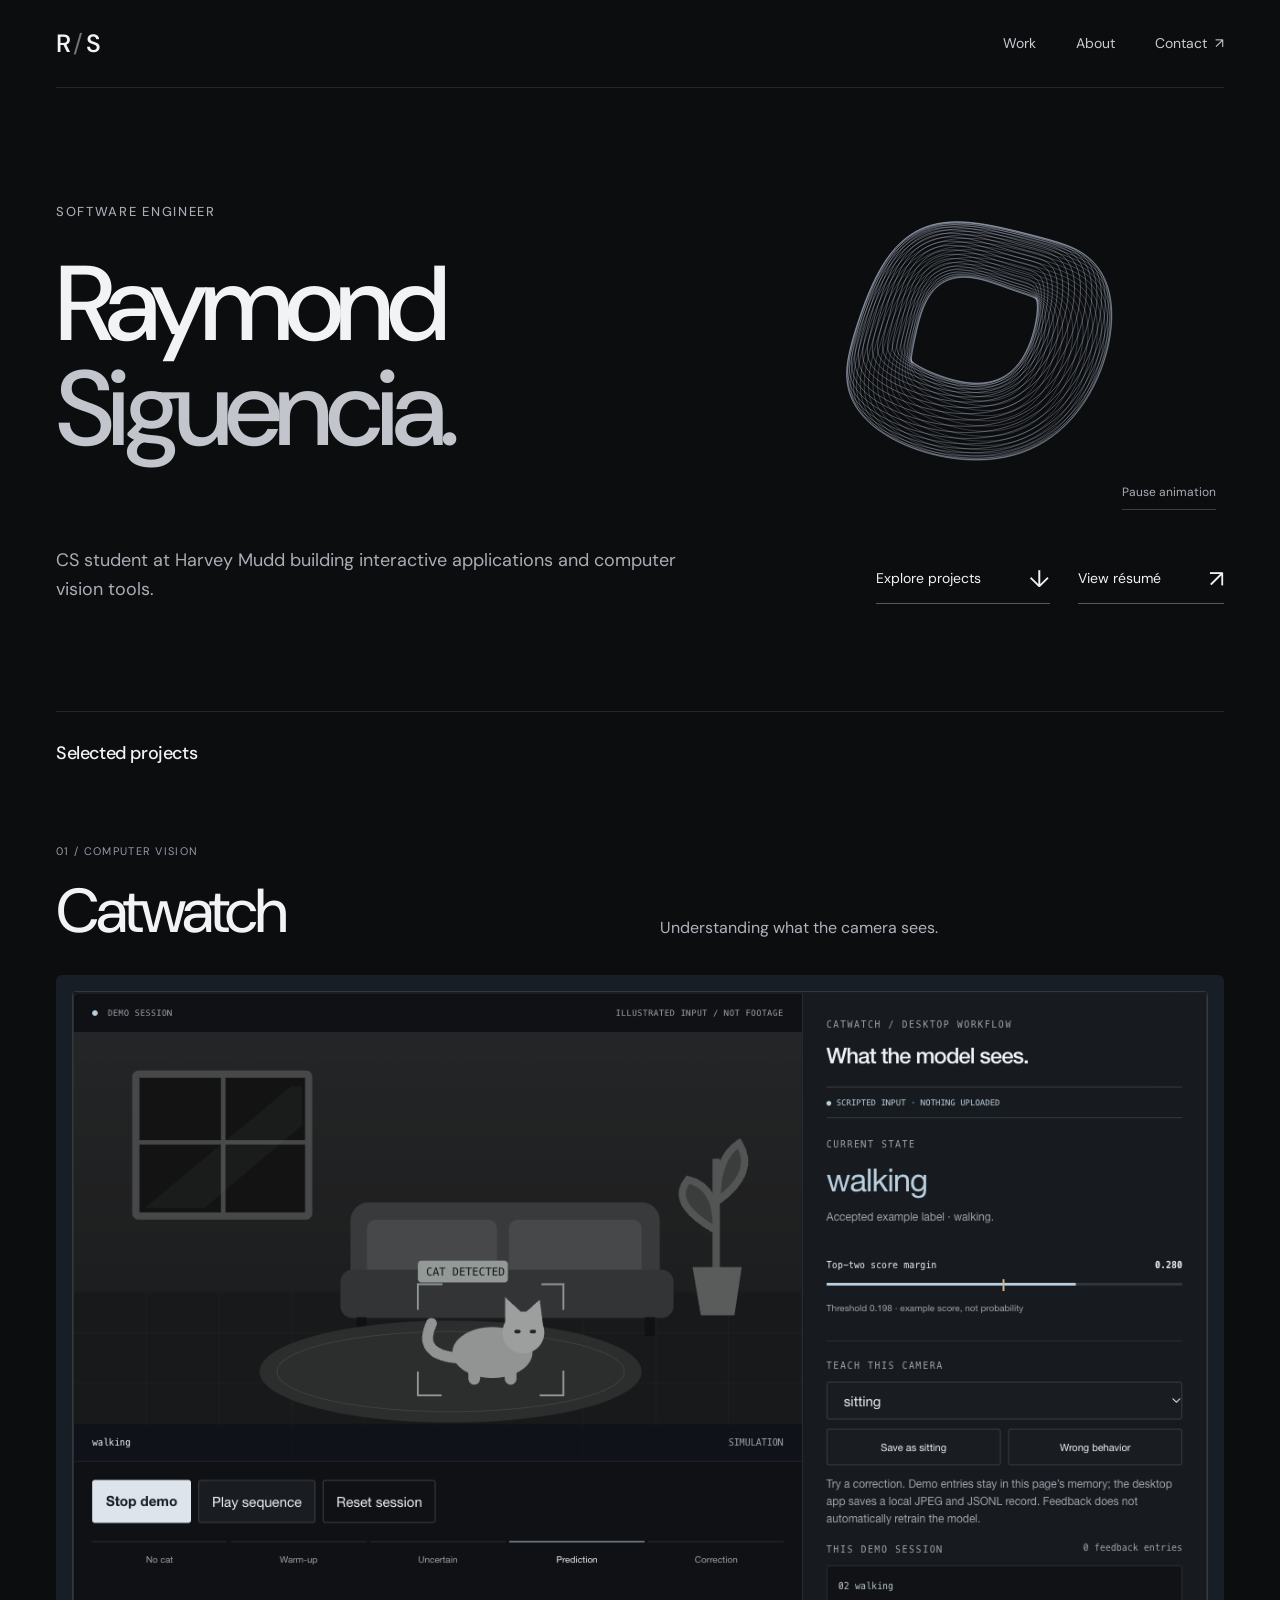
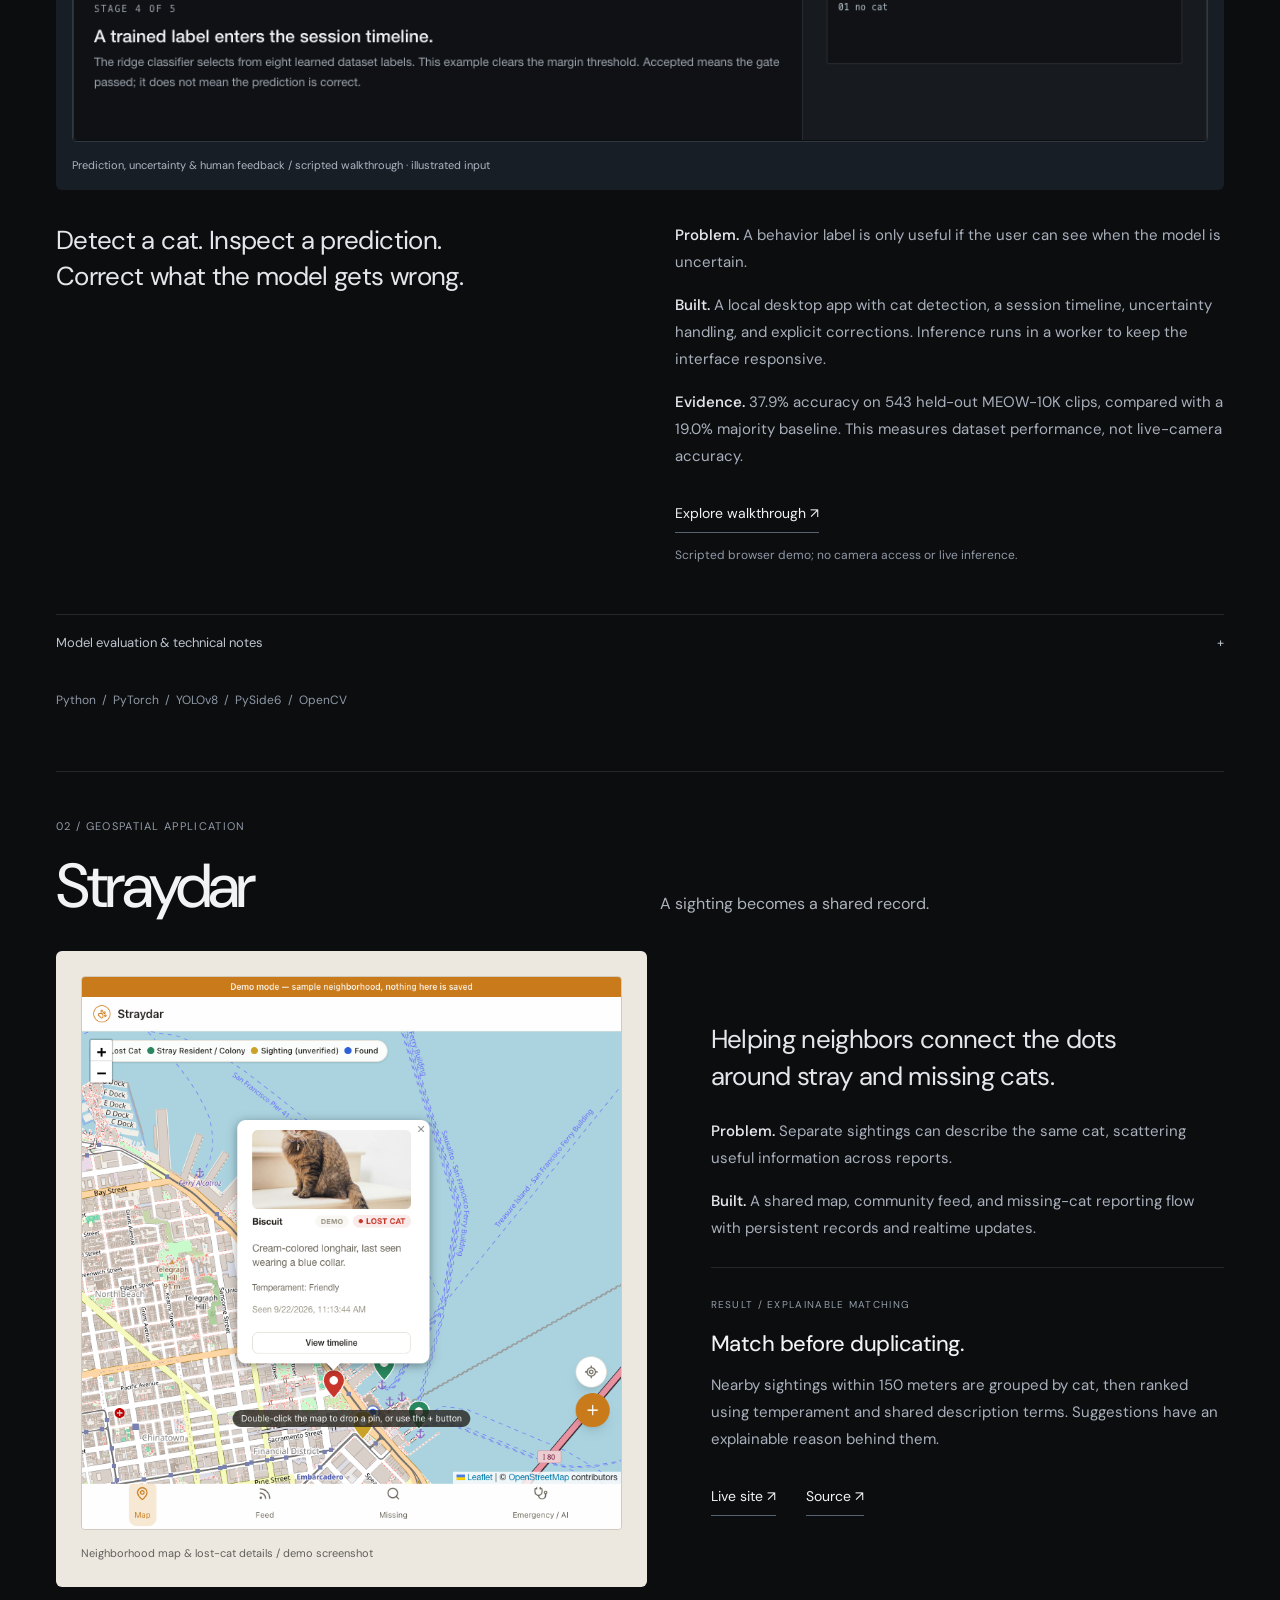
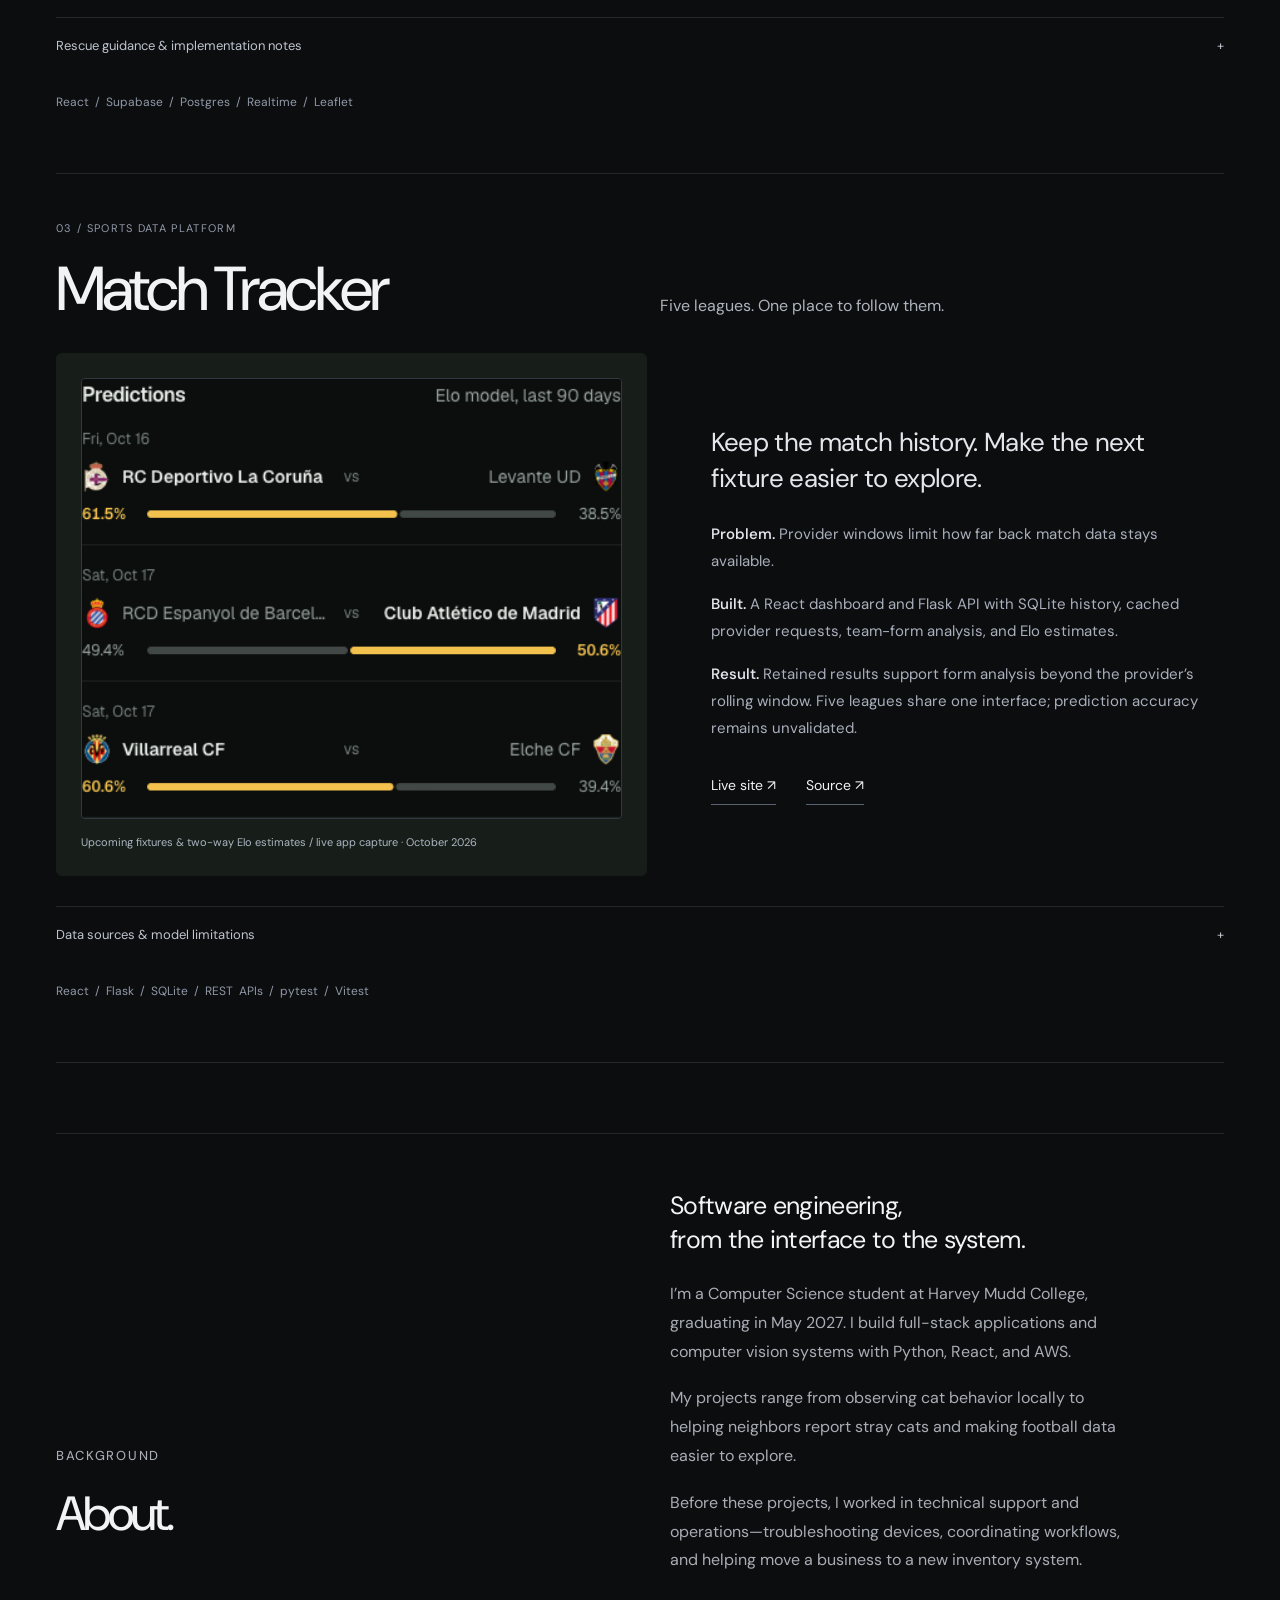
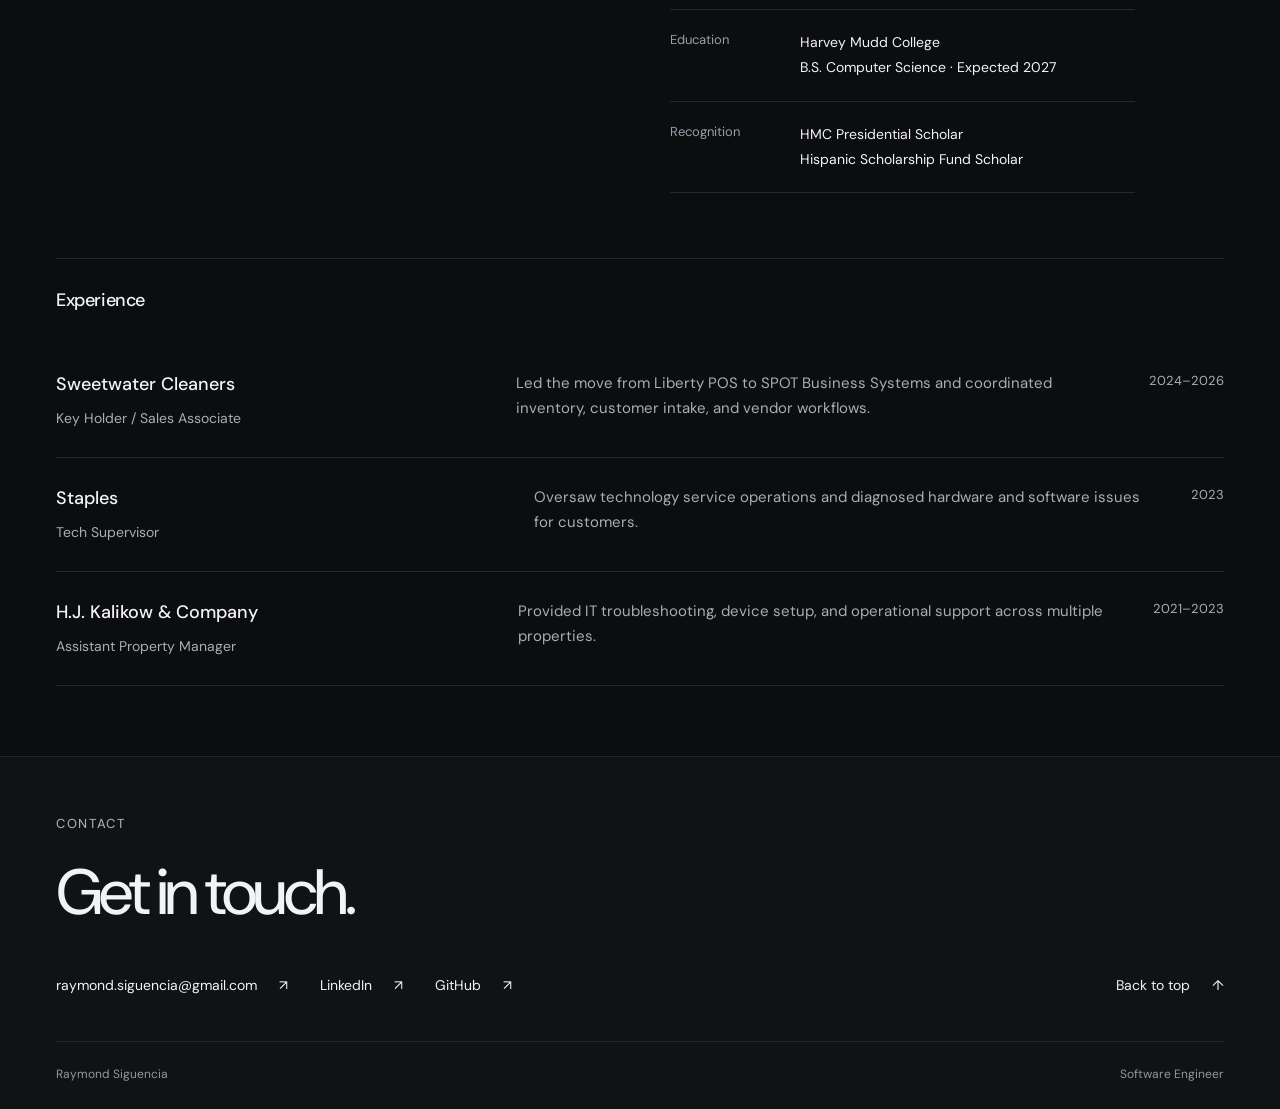
==== commit 6db02f21: "Merge pull request #3 from rayS2543/codex/portfolio-project-evidence Show project workflows and shar" ====
--- a/index.html
+++ b/index.html
@@ -3,52 +3,52 @@
 <head>
   <meta charset="utf-8">
   <meta name="viewport" content="width=device-width, initial-scale=1">
-  <meta name="description" content="Raymond Siguenica — Software engineer. Explore Catwatch, Straydar, and Match Tracker.">
+  <meta name="description" content="Raymond Siguencia — Software engineer. Explore Catwatch, Straydar, and Match Tracker.">
   <meta name="theme-color" content="#101113">
-  <title>Raymond Siguenica — Software Engineer</title>
+  <title>Raymond Siguencia — Software Engineer</title>
   <link rel="icon" href="assets/favicon.svg" type="image/svg+xml">
   <link rel="apple-touch-icon" href="assets/apple-touch-icon.png">
   <meta property="og:type" content="website">
-  <meta property="og:title" content="Raymond Siguenica — Software Engineer">
-  <meta property="og:description" content="Full-stack applications. Computer vision. Real-world systems. Explore Catwatch, Straydar, and Match Tracker.">
-  <meta property="og:image" content="assets/og-image.png">
+  <meta property="og:title" content="Raymond Siguencia — Software Engineer">
+  <meta property="og:description" content="CS student at Harvey Mudd building interactive applications and computer vision tools. Explore Catwatch, Straydar, and Match Tracker.">
+  <meta property="og:image" content="https://rays2543.github.io/portfolio/assets/social-preview.png">
   <meta name="twitter:card" content="summary_large_image">
-  <meta name="twitter:title" content="Raymond Siguenica — Software Engineer">
-  <meta name="twitter:description" content="Full-stack applications. Computer vision. Real-world systems.">
-  <meta name="twitter:image" content="assets/og-image.png">
-  <link rel="stylesheet" href="style.css?v=20260923b">
+  <meta name="twitter:title" content="Raymond Siguencia — Software Engineer">
+  <meta name="twitter:description" content="CS student at Harvey Mudd building interactive applications and computer vision tools.">
+  <meta name="twitter:image" content="https://rays2543.github.io/portfolio/assets/social-preview.png">
+  <link rel="stylesheet" href="style.css?v=20261012">
   <script src="script.js?v=20260923b" defer></script>
 </head>
 <body>
   <a class="skip" href="#work">Skip to work</a>
   <header class="site-header wrap">
-    <a class="wordmark" href="#top" aria-label="Raymond Siguenica, home">R<span class="wordmark-slash">/</span>S</a>
+    <a class="wordmark" href="#top" aria-label="Raymond Siguencia, home">R<span class="wordmark-slash">/</span>S</a>
     <nav aria-label="Main navigation"><a href="#work">Work</a><a href="#about">About</a><a href="#contact">Contact <span aria-hidden="true">↗</span></a></nav>
   </header>
   <main id="top">
     <section class="intro wrap" aria-labelledby="intro-title">
-      <div class="hero-composition"><div class="intro-heading"><span class="eyebrow">Software engineer</span><h1 id="intro-title">Raymond<br><span>Siguenica.</span></h1></div><div class="motion-visual"><canvas id="flow-canvas" aria-hidden="true"></canvas><button id="motion-toggle" type="button" aria-pressed="false">Pause animation</button></div></div>
-      <div class="intro-bottom"><p>Full-stack applications.<br>Computer vision. Real-world systems.</p><a href="#work" class="explore">Explore projects <span aria-hidden="true">↓</span></a></div>
+      <div class="hero-composition"><div class="intro-heading"><span class="eyebrow">Software engineer</span><h1 id="intro-title">Raymond<br><span>Siguencia.</span></h1></div><div class="motion-visual"><canvas id="flow-canvas" aria-hidden="true"></canvas><button id="motion-toggle" type="button" aria-pressed="false">Pause animation</button></div></div>
+      <div class="intro-bottom"><p>CS student at Harvey Mudd building interactive applications and computer vision tools.</p><div class="hero-links"><a href="#work" class="explore">Explore projects <span aria-hidden="true">↓</span></a><a href="resume.html" class="explore">View résumé <span aria-hidden="true">↗</span></a></div></div>
     </section>
     <section id="work" class="work wrap" aria-labelledby="work-title">
       <div class="section-heading"><h2 id="work-title">Selected projects</h2><span>Catwatch / Straydar / Match Tracker</span></div>
       <article class="study reveal" id="catwatch">
         <div class="study-heading"><span class="project-number">01 / COMPUTER VISION</span><h3>Catwatch</h3><p>Understanding what the camera sees.</p></div>
-        <div class="vision-stage" aria-label="Catwatch inference architecture"><div class="pipeline-top"><span>Catwatch / inference pipeline</span><span>Local processing</span></div><div class="pipeline"><div><span>01</span><strong>Detect</strong><small>YOLOv8s<br>Cat presence</small></div><i aria-hidden="true">→</i><div><span>02</span><strong>Observe</strong><small>MobileNetV3<br>Visual features</small></div><i aria-hidden="true">→</i><div><span>03</span><strong>Decide</strong><small>Ridge classifier<br>Predict or abstain</small></div></div><div class="pipeline-bottom"><span>8 behavior labels</span><span>Explicit corrections → local feedback</span></div></div>
-        <div class="study-body"><p class="study-lead">A desktop vision system with room for uncertainty—and a way for the user to correct it.</p><div><p>I built a native application that detects cats, classifies behavior, and records transitions in a session timeline. Inference runs in a worker to keep the interface responsive.</p><p>A validation-selected confidence margin lets the model withhold ambiguous predictions. Corrections save a frame and structured feedback locally.</p><div class="study-links"><a href="demos/catwatch/index.html">Explore walkthrough ↗</a></div><p class="fine">Scripted browser demo; no camera access or live inference.</p></div></div>
+        <a class="product-preview" href="demos/catwatch/index.html#demo" aria-label="Try the Catwatch scripted walkthrough"><figure class="product-shot wide-shot"><img src="assets/catwatch-workflow.png" alt="Catwatch scripted walkthrough showing a detected cat, behavior prediction, confidence margin, correction controls, and session history" width="1240" height="819" loading="lazy"><figcaption>Prediction, uncertainty & human feedback / scripted walkthrough · illustrated input</figcaption></figure></a>
+        <div class="study-body"><p class="study-lead">Detect a cat. Inspect a prediction. Correct what the model gets wrong.</p><div><p><strong>Problem.</strong> A behavior label is only useful if the user can see when the model is uncertain.</p><p><strong>Built.</strong> A local desktop app with cat detection, a session timeline, uncertainty handling, and explicit corrections. Inference runs in a worker to keep the interface responsive.</p><p><strong>Evidence.</strong> 37.9% accuracy on 543 held-out MEOW-10K clips, compared with a 19.0% majority baseline. This measures dataset performance, not live-camera accuracy.</p><div class="study-links"><a href="demos/catwatch/index.html">Explore walkthrough ↗</a></div><p class="fine">Scripted browser demo; no camera access or live inference.</p></div></div>
         <details class="engineering"><summary>Model evaluation & technical notes <span aria-hidden="true">+</span></summary><div><p>A frozen MobileNetV3 encoder feeds a class-balanced ridge classifier over pooled visual features. On 543 held-out MEOW-10K clips, it achieved 37.9% accuracy against a 19.0% majority baseline. These dataset results do not establish live-camera accuracy.</p><p>Feedback is saved explicitly and does not automatically retrain the model. A separate earlier CLI pipeline handles rule-based events and optional AWS storage and notifications.</p></div></details>
         <p class="technology">Python / PyTorch / YOLOv8 / PySide6 / OpenCV</p>
       </article>
       <article class="study stray-study reveal" id="straydar">
         <div class="study-heading"><span class="project-number">02 / GEOSPATIAL APPLICATION</span><h3>Straydar</h3><p>A sighting becomes a shared record.</p></div>
-        <div class="stray-layout"><figure class="product-shot"><img src="assets/straydar-map.png" alt="Straydar demo map with color-coded cat sightings and an open lost-cat card showing a photo, temperament, last-seen time, and timeline link" width="760" height="780" loading="lazy"><figcaption>Neighborhood map & lost-cat details / demo screenshot</figcaption></figure><div class="stray-copy"><p class="study-lead">Helping neighbors connect the dots around stray and missing cats.</p><p>I built a shared map, community feed, and dedicated missing-cat reporting flow with persistent records and realtime updates through Supabase.</p><div class="decision"><span>THE INTERESTING PART</span><h4>Match before duplicating.</h4><p>Nearby sightings within 150 meters are grouped by cat, then ranked using temperament and shared description terms. Suggestions have an explainable reason behind them.</p></div><div class="study-links"><a href="https://straydar.vercel.app" target="_blank" rel="noopener noreferrer">Live site ↗</a><a href="https://github.com/rayS2543/straydar" target="_blank" rel="noopener noreferrer">Source ↗</a></div></div></div>
+        <div class="stray-layout"><figure class="product-shot"><img src="assets/straydar-map.png" alt="Straydar demo map with color-coded cat sightings and an open lost-cat card showing a photo, temperament, last-seen time, and timeline link" width="760" height="780" loading="lazy"><figcaption>Neighborhood map & lost-cat details / demo screenshot</figcaption></figure><div class="stray-copy"><p class="study-lead">Helping neighbors connect the dots around stray and missing cats.</p><p><strong>Problem.</strong> Separate sightings can describe the same cat, scattering useful information across reports.</p><p><strong>Built.</strong> A shared map, community feed, and missing-cat reporting flow with persistent records and realtime updates.</p><div class="decision"><span>RESULT / EXPLAINABLE MATCHING</span><h4>Match before duplicating.</h4><p>Nearby sightings within 150 meters are grouped by cat, then ranked using temperament and shared description terms. Suggestions have an explainable reason behind them.</p></div><div class="study-links"><a href="https://straydar.vercel.app" target="_blank" rel="noopener noreferrer">Live site ↗</a><a href="https://github.com/rayS2543/straydar" target="_blank" rel="noopener noreferrer">Source ↗</a></div></div></div>
         <details class="engineering"><summary>Rescue guidance & implementation notes <span aria-hidden="true">+</span></summary><div><p>The rescue assistant provides predefined guidance with optional Claude responses. Emergency vet information comes from OpenStreetMap with a fallback list. Matching is deterministic, not machine learning.</p><p>This is a development-stage application; authentication and access policies still need production hardening.</p><img class="assistant-preview" src="assets/straydar-assistant.png" alt="Straydar rescue assistant offering guidance for a skittish cat" width="384" height="688" loading="lazy"></div></details>
         <p class="technology">React / Supabase / Postgres / Realtime / Leaflet</p>
       </article>
       <article class="study reveal" id="match-tracker">
         <div class="study-heading"><span class="project-number">03 / SPORTS DATA PLATFORM</span><h3>Match Tracker</h3><p>Five leagues. One place to follow them.</p></div>
-        <div class="league-stage"><span class="stage-label">COVERAGE / EUROPEAN FOOTBALL</span><div class="league-list"><span>Premier League</span><span>La Liga</span><span>Serie A</span><span>Bundesliga</span><span>Ligue 1</span></div><div class="data-route"><span>Fixtures & results</span><span>Match history</span><span>Team form</span><span>Elo estimates</span></div></div>
-        <div class="study-body"><p class="study-lead">From a La Liga tracker to a platform connecting fixtures, standings, and team insights.</p><div><p>A React dashboard sits on a modular Flask API that brings together match data, players, lineups, and news from multiple providers.</p><p>SQLite retains match history beyond the provider’s rolling window. Caching reduces repeated upstream requests, while chronological results feed team-form analysis and an Elo model.</p><div class="study-links"><a href="https://sports-analyzer-chi.vercel.app" target="_blank" rel="noopener noreferrer">Live site ↗</a><a href="https://github.com/rayS2543/sports-analyzer" target="_blank" rel="noopener noreferrer">Source ↗</a></div></div></div>
+        <div class="stray-layout"><figure class="product-shot predictions-shot"><img src="assets/match-tracker-predictions.png" alt="Match Tracker’s La Liga predictions showing upcoming fixtures and two-way Elo estimates" width="430" height="351" loading="lazy"><figcaption>Upcoming fixtures & two-way Elo estimates / live app capture · October 2026</figcaption></figure><div class="stray-copy"><p class="study-lead">Keep the match history. Make the next fixture easier to explore.</p><p><strong>Problem.</strong> Provider windows limit how far back match data stays available.</p><p><strong>Built.</strong> A React dashboard and Flask API with SQLite history, cached provider requests, team-form analysis, and Elo estimates.</p><p><strong>Result.</strong> Retained results support form analysis beyond the provider’s rolling window. Five leagues share one interface; prediction accuracy remains unvalidated.</p><div class="study-links"><a href="https://sports-analyzer-chi.vercel.app" target="_blank" rel="noopener noreferrer">Live site ↗</a><a href="https://github.com/rayS2543/sports-analyzer" target="_blank" rel="noopener noreferrer">Source ↗</a></div></div></div>
+
         <details class="engineering"><summary>Data sources & model limitations <span aria-hidden="true">+</span></summary><div><p>Provider clients combine football-data.org, API-Football, FotMob lineups, and Google News RSS. Backend pytest and frontend Vitest suites run in GitHub Actions.</p><p>The Elo model processes the previous 90 days of completed matches, with a fixed home-advantage adjustment. Its estimates are two-way and do not include a separate draw probability; predictive accuracy has not been validated.</p></div></details>
         <p class="technology">React / Flask / SQLite / REST APIs / pytest / Vitest</p>
       </article>
@@ -58,7 +58,7 @@
       <div class="about-copy"><p class="about-intro">Software engineering,<br>from the interface to the system.</p><p>I’m a Computer Science student at Harvey Mudd College, graduating in May 2027. I build full-stack applications and computer vision systems with Python, React, and AWS.</p><p>My projects range from observing cat behavior locally to helping neighbors report stray cats and making football data easier to explore.</p><p>Before these projects, I worked in technical support and operations—troubleshooting devices, coordinating workflows, and helping move a business to a new inventory system.</p><dl class="background-facts"><div><dt>Education</dt><dd>Harvey Mudd College<br>B.S. Computer Science · Expected 2027</dd></div><div><dt>Recognition</dt><dd>HMC Presidential Scholar<br>Hispanic Scholarship Fund Scholar</dd></div></dl></div>
     </section>
     <section class="experience wrap reveal" aria-labelledby="experience-title"><div class="section-heading"><h2 id="experience-title">Experience</h2><span>Beyond the projects</span></div><div class="experience-row"><div><h3>Sweetwater Cleaners</h3><span>Key Holder / Sales Associate</span></div><p>Led the move from Liberty POS to SPOT Business Systems and coordinated inventory, customer intake, and vendor workflows.</p><span class="experience-date">2024–2026</span></div><div class="experience-row"><div><h3>Staples</h3><span>Tech Supervisor</span></div><p>Oversaw technology service operations and diagnosed hardware and software issues for customers.</p><span class="experience-date">2023</span></div><div class="experience-row"><div><h3>H.J. Kalikow & Company</h3><span>Assistant Property Manager</span></div><p>Provided IT troubleshooting, device setup, and operational support across multiple properties.</p><span class="experience-date">2021–2023</span></div></section>
-    <footer id="contact" class="contact"><div class="wrap"><div class="contact-heading"><span class="eyebrow">Contact</span><h2>Get in touch.</h2></div><div class="footer-line"><div class="contact-links"><a href="mailto:raymond.siguencia@gmail.com">raymond.siguencia@gmail.com <span aria-hidden="true">↗</span></a><a href="https://www.linkedin.com/in/raymond-siguencia-442982255/" target="_blank" rel="noopener noreferrer">LinkedIn <span aria-hidden="true">↗</span></a><a href="https://github.com/rayS2543" target="_blank" rel="noopener noreferrer">GitHub <span aria-hidden="true">↗</span></a></div><a href="#top">Back to top <span aria-hidden="true">↑</span></a></div><div class="footer-credit"><span>Raymond Siguenica</span><span>Software Engineer</span></div></div></footer>
+    <footer id="contact" class="contact"><div class="wrap"><div class="contact-heading"><span class="eyebrow">Contact</span><h2>Get in touch.</h2></div><div class="footer-line"><div class="contact-links"><a href="mailto:raymond.siguencia@gmail.com">raymond.siguencia@gmail.com <span aria-hidden="true">↗</span></a><a href="https://www.linkedin.com/in/raymond-siguencia-442982255/" target="_blank" rel="noopener noreferrer">LinkedIn <span aria-hidden="true">↗</span></a><a href="https://github.com/rayS2543" target="_blank" rel="noopener noreferrer">GitHub <span aria-hidden="true">↗</span></a></div><a href="#top">Back to top <span aria-hidden="true">↑</span></a></div><div class="footer-credit"><span>Raymond Siguencia</span><span>Software Engineer</span></div></div></footer>
   </main>
 </body>
 </html>
